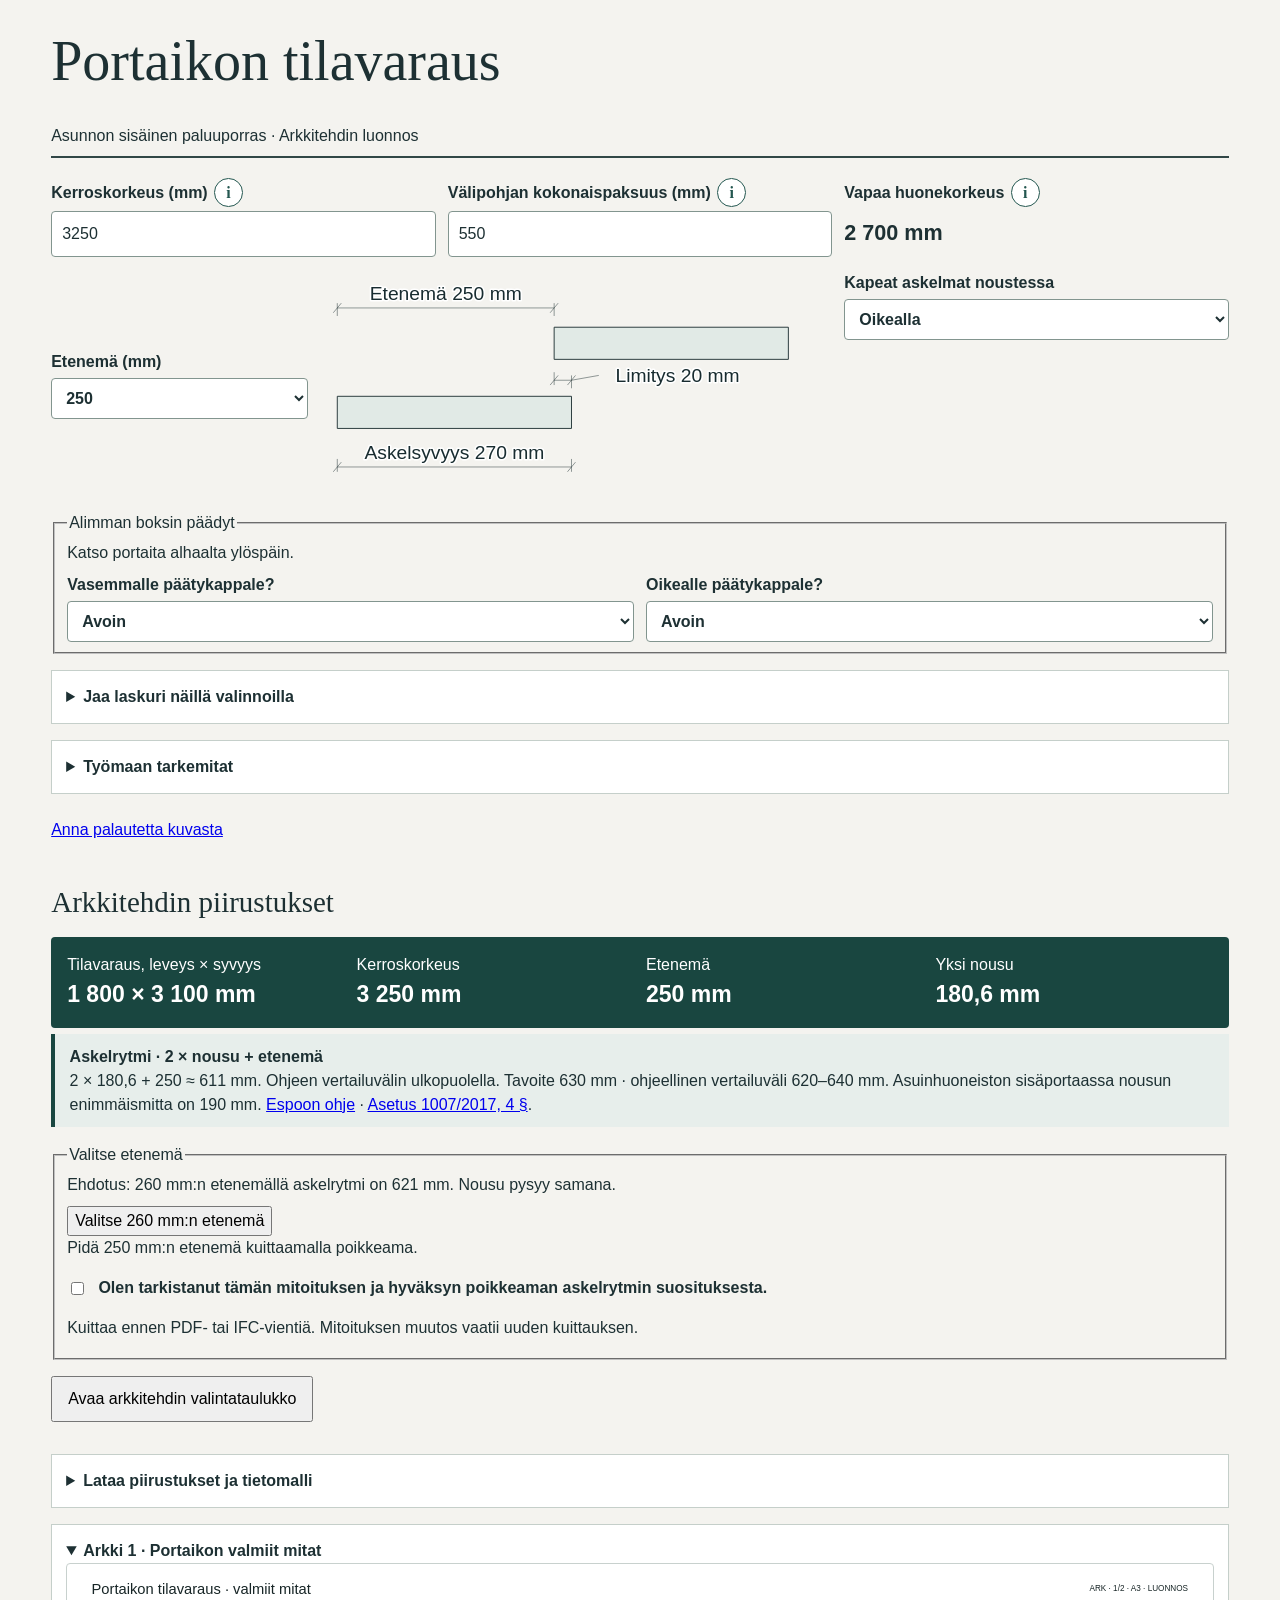
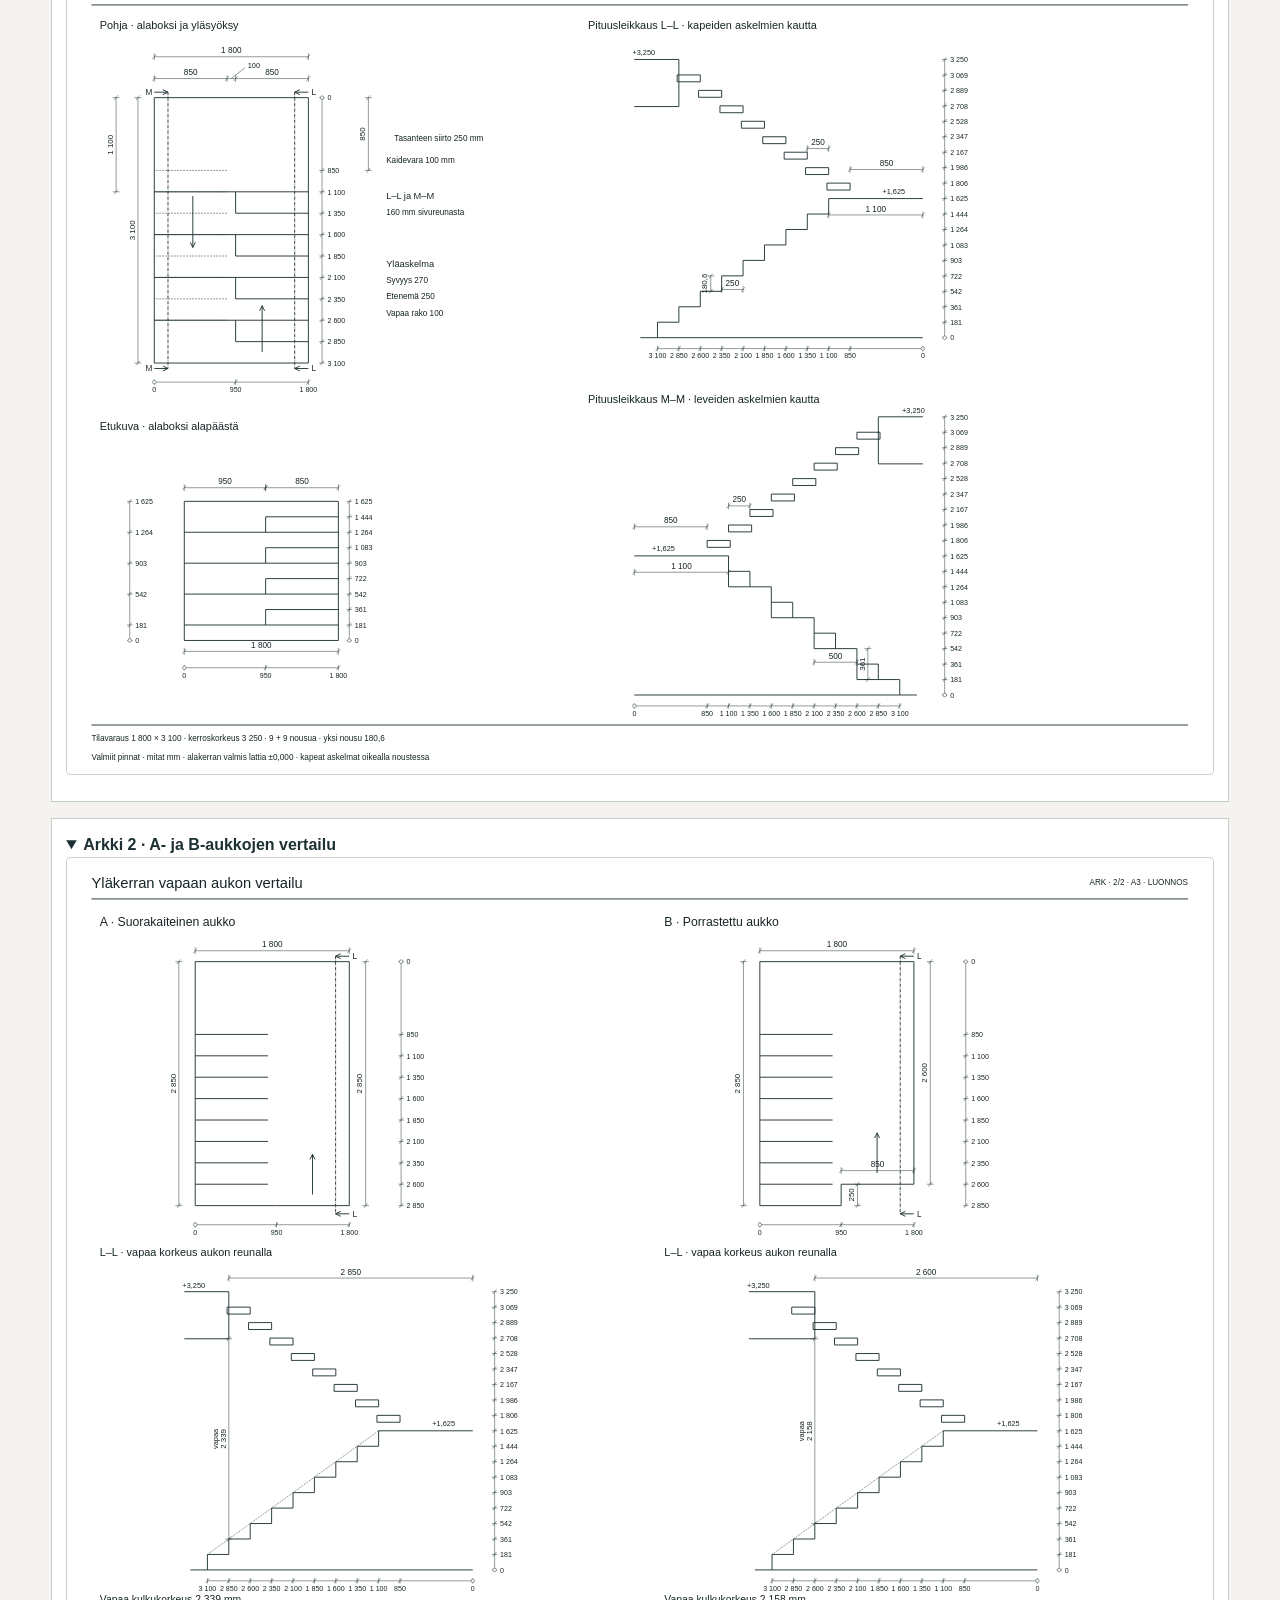
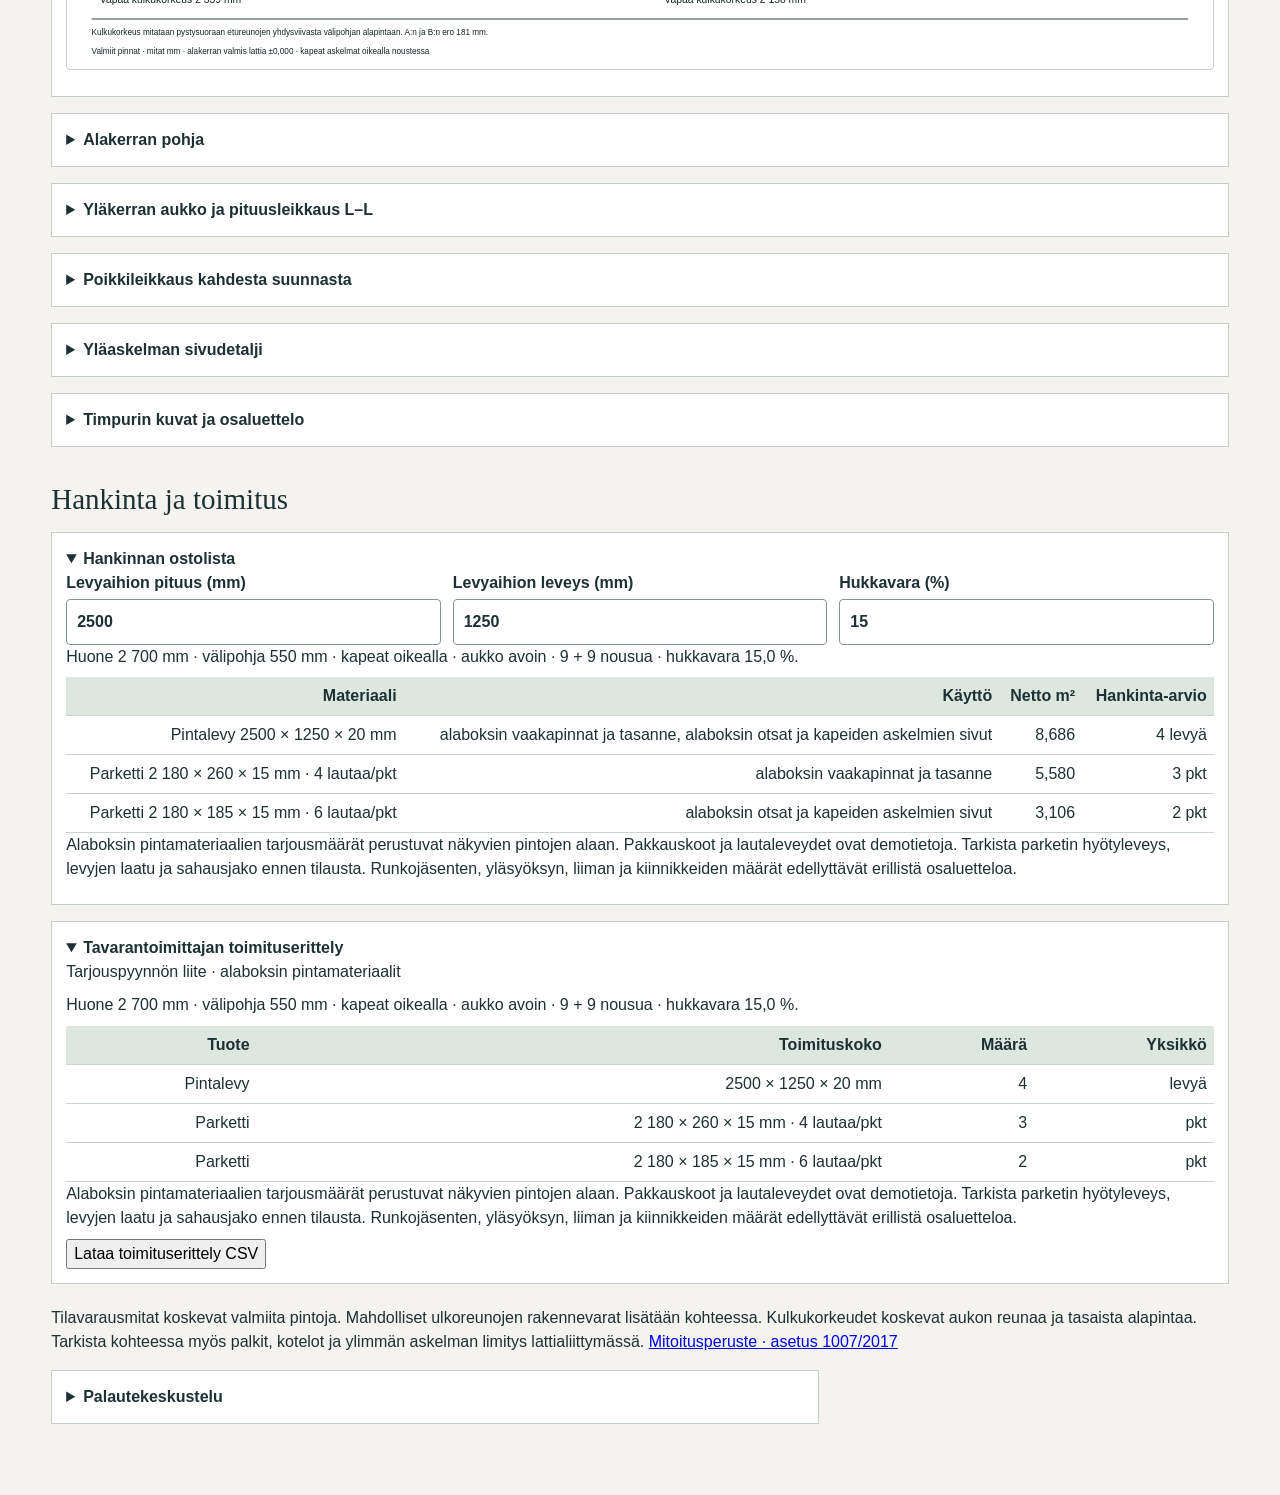
==== index.html @ e970f6bb "Offer the nearest going within the stride recommendation alongside deviation review" ====
<!doctype html>
<html lang="fi"><meta charset="utf-8"><meta name="viewport" content="width=device-width,initial-scale=1"><title>Portaikon tilavaraus | Arkkitehdin laskuri</title>
<style>
*{box-sizing:border-box}body{margin:0;color:#1d3033;background:#f4f3ef;font:16px/1.5 'Source Sans 3',Arial,sans-serif}main{max-width:1380px;margin:auto;padding:30px clamp(12px,4vw,60px) 55px}h1,h2,h3,p{margin:0 0 .55em}h1{font:500 clamp(32px,5vw,56px)/1.12 Georgia,serif}h2{font:500 29px Georgia,serif;margin-top:36px}h3{font-size:18px}header{border-bottom:2px solid #314746;margin-bottom:20px}form,.grid,.metrics{display:grid;gap:12px;grid-template-columns:repeat(3,minmax(0,1fr))}label{font-weight:bold}input,select{display:block;width:100%;padding:10px;margin-top:4px;font:inherit;background:white;color:inherit;border:1px solid #82958f;border-radius:4px}.metrics{margin:18px 0;background:#194640;color:white;border-radius:4px;padding:16px}.metrics b{display:block;font-size:23px}.grid{grid-template-columns:1fr 1fr}article,figure{min-width:0;margin:0;padding:15px;background:white;border:1px solid #c8d1ce;border-radius:4px}svg{display:block;width:100%;height:auto}svg text{font-family:Arial,sans-serif;fill:#182c30;text-anchor:middle;paint-order:stroke;stroke:white;stroke-width:2px;stroke-linejoin:round}table{width:100%;border-collapse:collapse;background:white;font-variant-numeric:tabular-nums}td,th{padding:7px;text-align:right;border-bottom:1px solid #cad4ce}thead{background:#dde7df}tr[aria-current=true]{background:#dbece3;font-weight:bold}.scroll{overflow:auto}button{font:inherit;cursor:pointer}button.pick{border:0;color:#174d40;background:transparent;text-decoration:underline}button:focus-visible,input:focus-visible,select:focus-visible{outline:3px solid #32836e}small{display:block}.err{color:#8a3020}footer{margin-top:22px} @media(max-width:780px){.grid{grid-template-columns:1fr}.metrics{grid-template-columns:1fr 1fr}.metrics b{font-size:19px}form{grid-template-columns:1fr 1fr}main{padding:18px 10px}article,figure{padding:8px}}@media print{body{background:white}main{padding:0}figure,article,tr{break-inside:avoid}.grid{grid-template-columns:1fr 1fr}}
details{padding:14px;background:#fff;border:1px solid #c5cfca;margin:16px 0}summary{cursor:pointer;font-weight:bold}.fields{display:grid;grid-template-columns:repeat(auto-fit,minmax(190px,1fr));gap:12px}.check{display:flex;gap:.7em;align-items:center;margin:1em 0}.check input{width:auto}article.selected{outline:3px solid #296151}#compare{grid-template-columns:repeat(2,minmax(305px,1fr));overflow-x:auto;padding:4px}article label{display:block;margin:10px 0}#choice{max-width:400px}[hidden]{display:none!important}.sectionpair{display:grid;grid-template-columns:repeat(2,minmax(0,1fr));gap:8px}.sectionpair article{padding:8px}.sectionpair svg text{stroke-width:1px}.sectionpair h3{font-size:17px}.locator{max-width:520px;margin-top:12px}@media(max-width:760px){.pairscroll{overflow-x:auto}.sectionpair{min-width:840px}}#runkoarkki{background:white;border:1px solid #839398;margin:12px 0}#sheetScroll{overflow:auto}#assemblySheet{min-width:850px}#assemblySheet.large{min-width:1650px}#assemblySheet svg svg{width:revert;height:revert}.sheettools{padding:6px 12px;text-align:right}.sheettools button{padding:5px 12px}
@media print{@page{size:A3 landscape;margin:0}body *{visibility:hidden}#runkoarkki,#runkoarkki *{visibility:visible}body:has(#runkoarkki) main{position:static}main>:not(#results),#results>:not(section:has(#runkoarkki)),section:has(>#runkoarkki)>:not(#runkoarkki),#runkoarkki .sheettools{display:none!important}#runkoarkki{position:absolute;left:0;top:0;width:420mm;border:0;margin:0}#assemblySheet,#assemblySheet.large{min-width:0}#sheetScroll{overflow:visible}}
#arkit nav{padding:12px 0}#arkit article{margin-bottom:12px;padding:0;overflow:auto}#arkit svg{min-width:1050px}#arkit svg text{stroke:none;fill:#172526;font-family:Arial,sans-serif}
@media print{body:has(#arkit) main>:not(#results),body:has(#arkit) #results>:not(#arkit),#arkit nav{display:none!important}body #results>#arkit{display:block!important}#arkit,#arkit *{visibility:visible}#arkit article{width:420mm;height:297mm;margin:0;border:0;overflow:hidden;break-after:page}#arkit article:last-child{break-after:auto}#arkit svg{min-width:0;width:420mm;height:297mm}}
/* Näytön ja tulosteen viivat ovat fyysisiä leveyksiä kaikissa SVG-näkymissä. */
:root{--reuna:0.25mm;--mitta:0.13mm;--runkoleikkaus:0.50mm}
svg [data-viiva]{vector-effect:non-scaling-stroke;stroke:#233537;stroke-linecap:butt;stroke-linejoin:miter}
svg [data-viiva="reuna"]{stroke-width:var(--reuna)}
svg [data-viiva="mitta"]{stroke-width:var(--mitta)}
svg [data-viiva="runkoleikkaus"]{stroke-width:var(--runkoleikkaus)}
#choiceDialog{max-width:min(96vw,1100px);max-height:85vh;padding:22px;border:1px solid #82958f;border-radius:6px}#choiceDialog h2{margin-top:0}#choiceDialog::backdrop{background:#17282a70}.dismiss{float:right}#openChoices{padding:9px 15px;margin:16px 0}@media print{#arkit details{display:block;margin:0;padding:0;border:0;break-after:page}#arkit summary{display:none}#arkit details::details-content{display:contents;content-visibility:visible}} .shareControls{display:flex;align-items:center;gap:1rem;flex-wrap:wrap;margin:1rem 0}.shareControls #shareQr svg{display:block;min-width:0;width:220px;max-width:100%;height:auto;shape-rendering:crispEdges}@media print{.shareControls{display:none}}.measureTitle{display:flex;align-items:center;gap:.4rem}.helpDot{display:inline-grid;place-items:center;border-radius:50%;padding:0;min-width:1.8rem;height:1.8rem;border:1px solid currentColor;background:white;color:#245750;font:bold 1rem Georgia,serif}.measureTitle+p{font-size:.91rem;margin:.4rem 0}#clearRoom{display:block;font-size:1.35rem;font-weight:bold;padding:.45em 0}.panelPair{display:grid;grid-template-columns:3fr 2fr;align-items:center;gap:1rem}.panelPair>*{min-width:0}.panelPair svg{width:100%;height:auto}@media(max-width:440px){.panelPair{grid-template-columns:1fr}}@media print{#shareMenu,#feedback{display:none}}#feedback{max-width:48rem}#feedback textarea{font:inherit;width:100%;box-sizing:border-box;padding:.7rem}#feedbackForm{display:grid;grid-template-columns:1fr;gap:.7rem}#feedbackForm button{justify-self:start;padding:.65rem 1rem}#feedbackHistory p{margin:.6rem 0 .6rem auto;max-width:85%;padding:.6rem .9rem;background:#e4eee9;border-radius:.8rem;white-space:pre-wrap;overflow-wrap:anywhere}.feedbackJump{display:inline-block;margin:.5rem 0}@media print{.feedbackJump{display:none}}#mobileOpenings{display:none}
@media screen and (max-width:780px){
 #mobileOpenings{display:block}#sheet2{display:none}
 #openingButtons{display:grid;grid-template-columns:1fr 1fr;gap:6px;margin-bottom:8px}
 #openingButtons button{padding:8px;border:1px solid #65837a;background:white;border-radius:4px;font-size:15px}
 #openingButtons button[aria-pressed=true]{background:#194640;color:white}
 #openingButtons strong{display:block;margin-top:4px}
 #compare{grid-template-columns:1fr}#compare[data-active=A]>article:nth-child(2),#compare[data-active=B]>article:first-child{display:none}
 #openingView svg{width:100%;height:auto}#openingView p{font-size:16px}#openingView{overflow:auto}#openingView.zoom article{min-width:720px}
}
@media screen and (min-width:781px){.metrics{grid-template-columns:repeat(4,1fr)}}
#stride{border-left:4px solid #194640;padding:.65rem .9rem;background:#e7eeeb;margin:0 0 1rem}#metrics{margin-bottom:.4rem}#goingDiagram svg{width:100%;min-width:0;height:auto;display:block} .goingField{grid-column:span 2;display:grid;grid-template-columns:minmax(100px,1fr) minmax(180px,2fr);gap:10px;align-items:center}#openingButtons span{display:block;font-size:.92em;font-weight:normal;margin-top:.4em}#openingButtons b{display:block}#downloads button{margin:.3rem;padding:.55rem} @media(max-width:600px){.goingField{grid-column:1/-1;grid-template-columns:1fr}.goingField svg{max-width:390px}} </style><link rel="stylesheet" href="print-arkit.css" media="print"><main><header><h1>Portaikon tilavaraus</h1><p>Asunnon sisäinen paluuporras · Arkkitehdin luonnos</p></header>
<form id="inputs" onsubmit="return false"><div><div class="measureTitle"><label for="storey">Kerroskorkeus (mm)</label><button class="helpDot" type="button" aria-label="Kerroskorkeuden mittauspinnat" aria-expanded="false" aria-controls="infoStorey">i</button></div><p hidden id="infoStorey">Mittaa alakerran valmiin lattian yläpinnasta yläkerran valmiin lattian yläpintaan.</p><input required type="number" min="1" step="1" id="storey" value="3250"></div>
<div><div class="measureTitle"><label for="floor">Välipohjan kokonaispaksuus (mm)</label><button class="helpDot" type="button" aria-label="Välipohjan mittauspinnat" aria-expanded="false" aria-controls="infoFloor">i</button></div><p hidden id="infoFloor">Mittaa alakerran valmiista kattopinnasta yläkerran valmiin lattian yläpintaan. Mukaan kuuluvat myös katon ja lattian pintakerrokset.</p><input required type="number" min="1" max="3000" step="1" id="floor" value="550"></div>
<div><div class="measureTitle"><label for="clearRoom">Vapaa huonekorkeus</label><button class="helpDot" type="button" aria-label="Vapaan huonekorkeuden mittauspinnat" aria-expanded="false" aria-controls="infoRoom">i</button></div><p hidden id="infoRoom">Alakerran valmiin lattian yläpinnasta valmiin katon alapintaan. Laskuri vähentää kerroskorkeudesta välipohjan kokonaispaksuuden.</p><output id="clearRoom" for="storey floor" aria-live="polite"></output></div><div class="goingField"><label>Etenemä (mm)<select id="going"><option>250</option><option>255</option><option>260</option><option>265</option><option>270</option></select></label><div id="goingDiagram"></div></div><label>Kapeat askelmat noustessa<select id="hand"><option value="left">Vasemmalla</option><option value="right" selected>Oikealla</option></select></label><fieldset style='grid-column:1/-1;min-width:0'><legend>Alimman boksin päädyt</legend><p>Katso portaita alhaalta ylöspäin.</p><div class='fields'><label>Vasemmalle päätykappale?<select id='end-left'><option value='open'>Avoin</option><option value='yes'>Kyllä</option><option value='no'>Ei</option></select></label><label>Oikealle päätykappale?<select id='end-right'><option value='open'>Avoin</option><option value='yes'>Kyllä</option><option value='no'>Ei</option></select></label></div></fieldset></form><details id="shareMenu"><summary>Jaa laskuri näillä valinnoilla</summary><div class="shareControls"><div id="shareQr"></div><div><p>Skannaa puhelimen kameralla tai kopioi linkki.</p><button type="button" id="copyShare">Kopioi linkki näillä valinnoilla</button> <span id="shareStatus" role="status"></span></div></div><label id="manualShare" hidden>Jaettava linkki<input id="shareUrl" readonly type="url"></label></details><details id="sitebox"><summary>Työmaan tarkemitat</summary><p>Mittaa korkeudet samasta alakerran valmiin lattian lähtötasosta ±0,000. Keskeneräisessä kohteessa siirrä suunnitellut valmiit pinnat korkomerkein. Mittaa tila useasta kohdasta ja syötä pienin vapaa leveys ja syvyys.</p><div class="fields">
<label>Valmiista lattiasta valmiiseen lattiaan (mm)<input id="siteH" type="number" step="1" min="1"></label>
<label>Alalattiasta valmiiseen kattoon (mm)<input id="siteRoom" type="number" step="1" min="1"></label>
<label>Vapaa leveys sivupintojen välissä (mm)<input id="siteW" type="number" step="1" min="1"></label>
<label>Vapaa syvyys takaseinästä alapään tilarajaan (mm)<input id="siteD" type="number" step="1" min="1"></label></div>
<label class="check"><input type="checkbox" id="measured"> Käytä työmaan korkoja kaikissa piirustuksissa ja runkotaulukossa</label><p id="siteReport" role="status"></p></details>
<p id="error" class="err" role="status"></p><div id="results"><a class="feedbackJump" href="#feedback">Anna palautetta kuvasta</a><h2>Arkkitehdin piirustukset</h2><div class="metrics" id="metrics" aria-live="polite"></div><p id="stride" aria-live="polite"></p><fieldset id="strideReview" hidden><legend>Valitse etenemä</legend><p id="goingAdvice"></p><button type="button" id="applyGoing" hidden></button><p id="keepGoing"></p><label class="check"><input id="strideAck" type="checkbox">Olen tarkistanut tämän mitoituksen ja hyväksyn poikkeaman askelrytmin suosituksesta.</label><p>Kuittaa ennen PDF- tai IFC-vientiä. Mitoituksen muutos vaatii uuden kuittauksen.</p></fieldset>
<button type="button" id="openChoices" aria-haspopup="dialog">Avaa arkkitehdin valintataulukko</button><dialog id="choiceDialog" aria-labelledby="choiceHeading"><button type="button" class="dismiss" autofocus>Sulje</button><h2 id="choiceHeading">Arkkitehdin valintataulukko</h2><p>Kaikki mitat millimetreinä. Valitse kerroskorkeus riviltä päivittääksesi piirustukset. Aukkopituudet mitataan valmiista takaseinästä.</p><div class="scroll"><table><thead><tr><th>Kerroskorkeus</th><th>Vapaa huonekorkeus</th><th>Nousut</th><th>Tila L × S</th><th>Yläsyöksyn aukko A/B</th><th>Alaboksin aukko A</th><th>Alaboksin aukko B</th><th>Vapaa korkeus A</th><th>Vapaa korkeus B</th></tr></thead><tbody id="rows"></tbody></table></div></dialog><details id="downloads"><summary>Lataa piirustukset ja tietomalli</summary><button type="button" id="printSheets">Tallenna A3-piirustukset PDF-tiedostoksi</button><button type="button" id="exportIfc">Lataa portaan tilavarausmalli (IFC4)</button><p>Valitse tulostusikkunassa Tallenna PDF-tiedostona. IFC sisältää portaan valmiin ulkomuodon millimetreinä.</p></details><section id="mobileOpenings" aria-label="Aukkojen vertailu"><h2>Valitse aukko</h2><div id="openingButtons"><button type="button" data-opening="A">A · Suorakaiteinen aukko<strong></strong></button><button type="button" data-opening="B">B · Porrastettu aukko<strong></strong></button></div><p id="openingFacts"></p><button type="button" id="openingZoom" aria-pressed="false">Suurenna mittakuva</button><div id="openingView"></div></section><section id="arkit"><details open id="sheet1"><summary>Arkki 1 · Portaikon valmiit mitat</summary><article id="ark1"></article></details><details open id="sheet2"><summary>Arkki 2 · A- ja B-aukkojen vertailu</summary><article id="ark2"></article></details></section><details id="alakerta"><summary>Alakerran pohja</summary><div class="grid"><figure id="lower"></figure><article id="dims"></article></div>
</details><details id="pituudet"><summary>Yläkerran aukko ja pituusleikkaus L–L</summary><p>A ja B on kohdistettu samaan valmiiseen takaseinään. Nuoli portaassa osoittaa noususuunnan.</p><label>Aukkovaihtoehto<select id="choice"><option value="">Vertaa A:ta ja B:tä</option><option value="A">A · Suorakaiteinen aukko</option><option value="B">B · Porrastettu aukko</option></select></label><p id="chosen" aria-live="polite"></p><div class="grid" id="compare"></div>
</details><details id="poikki"><summary>Poikkileikkaus kahdesta suunnasta</summary><p>C–C ja D–D ovat samassa kohdassa. Vastakkaiset katsesuunnat osoittavat, kummalla puolella kapea askelma ja yläsyöksy sijaitsevat.</p><div class="grid" id="cross"></div>
</details><details id="ylaaskelman-leikkaus"><summary>Yläaskelman sivudetalji</summary><div class="grid"><figure id="detail"></figure><article id="levels"></article></div></details>

<details id="carpenter"><summary>Timpurin kuvat ja osaluettelo</summary><article id="end-preview"><h3>Alimman boksin päätykappaleet</h3><div class="panelPair"><div id="end-front"></div><section><h4>Osaluettelo · päätykappaleet</h4><div id="end-list" aria-live="polite"></div></section></div></article><section><h2>Alaboksin runkopinnat</h2><p>Rungon yläpinnan korko saadaan vähentämällä valmiista askelpinnasta parketti ja pintalevy. Otsapinnassa vähennys tehdään vaakasuunnassa kohti takaseinää. Molemmille pinnoille voi valita eri kerrokset.</p>
<div class="grid"><article><h3>Askelpinta</h3><label>Alaboksin pintalevy (mm)<select id="topBoard"><option>15</option><option>18</option><option selected>20</option></select></label><label>Parketin koko paksuus (mm)<input id="topWood" type="number" min="1" step="1" value="15"></label></article><article><h3>Otsapinta</h3><label>Alaboksin pintalevy (mm)<select id="frontBoard"><option>15</option><option>18</option><option selected>20</option></select></label><label>Parketin koko paksuus (mm)<input id="frontWood" type="number" min="1" step="1" value="15"></label></article></div><p>Pintalevyn lähtöoletus on 20 mm. Varmista parketin koko paksuus kohteen laudasta.</p>
<p>Tuote-esimerkkejä ovat Timberwise Lehtikuusi 14 mm sekä Kährs Tammi Olof 15 mm. Pintasäle sisältyy kokonaispaksuuteen. <a href="https://timberwise.fi/tuote/lehtikuusi/">Timberwisen tuotetiedot</a> · <a href="https://www.kahrs.com/api/Tds/Pdf?e=4754&amp;l=fi-FI&amp;n=151N7BEKFWKW240&amp;room=">Kährsin tuotekortti</a></p>
<p id="frameNote"></p><details open><summary>Timpurin runkoarkki</summary><section id="runkoarkki"><div id="narrowSection" hidden></div><div class="sheettools"><button type="button" id="sheetZoom" aria-pressed="false">Suurenna piirustus</button></div><div id="sheetScroll"><div id="assemblySheet"></div></div></section></details><details><summary>Rungon erilliset mittakuvat</summary><div class="pairscroll" id="runkopari"><div class="sectionpair"><article id="runko"><h3>Rungon pituusleikkaus M–M</h3><div id="frameDrawing"></div><p>Vaakamitat valmiista takaseinästä. Korkeudet alakerran valmiista lattiasta. Mitat millimetreinä.</p></article><article id="runkopoikki"><h3>Rungon mittakuva edestä</h3><div id="crossFrame"></div><p>Katse alapäästä takaseinään. Kaikki näkyvät rungon reunat 0,25 mm. Korkeudet valmiista lattiasta.</p><p id="crossBasis"></p></article></div></div></details></section></details><section id="materials"><h2>Hankinta ja toimitus</h2><details open><summary>Hankinnan ostolista</summary><div id="buy"></div></details><details open><summary>Tavarantoimittajan toimituserittely</summary><div id="supply"></div><button type="button" id="exportSupply">Lataa toimituserittely CSV</button></details></section><footer>Tilavarausmitat koskevat valmiita pintoja. Mahdolliset ulkoreunojen rakennevarat lisätään kohteessa. Kulkukorkeudet koskevat aukon reunaa ja tasaista alapintaa. Tarkista kohteessa myös palkit, kotelot ja ylimmän askelman limitys lattialiittymässä. <a href="https://www.finlex.fi/fi/lainsaadanto/2017/1007">Mitoitusperuste · asetus 1007/2017</a></footer></div><details id="feedback"><summary>Palautekeskustelu</summary>
<p>Missä kuvassa huomasit virheen tai mitä muuttaisit? Viestisi menee laskurin kehittäjälle.</p>
<div id="feedbackHistory" aria-label="Tämän käynnin viestit"></div>
<form id="feedbackForm" method="post" action="https://docs.google.com/forms/d/e/1FAIpQLSfdCbaVCbprC9l2OoBw_eStLkESyYojKCtVgdwmDmy-QO8Ihw/formResponse?embedded=true" target="feedbackReceipt">
<label>Kuva tai työvaihe<select id="feedbackTopic"><option>Yleinen palaute</option><option>Arkkitehdin arkki 1</option><option>A- ja B-aukkojen vertailu</option><option>Timpurin runkoarkki</option><option>Osaluettelo</option><option>Hankinta ja toimitus</option></select></label>
<label>Viestisi<textarea id="feedbackMessage" required maxlength="3500" rows="3" placeholder="Kerro omin sanoin"></textarea></label>
<input type="hidden" name="entry.497987231" id="feedbackPayload"><a id="feedbackAttachment" href="https://docs.google.com/forms/d/e/1FAIpQLSd4msn92tCHcH9Jy_EyBPh6xHZ8fvRgyrN36X5B2xtVgenZsw/viewform" target="_blank" rel="noopener">Lisää kuvakaappaus tai tiedosto</a><small>Rajaa kuvakaappaus piirustukseen. Peitä asiakkaan nimi ja kohteen osoite ennen lähettämistä.</small><small>Liite avataan Google-lomakkeella. Kirjaudu Googleen, valitse tiedosto ja lähetä viesti siellä. Pelkän tekstin voit lähettää tästä ilman kirjautumista.</small><button type="submit">Lähetä tekstipalaute</button></form>
<div id="feedbackAck" hidden><p>Vastaanottajan kuittaus</p><iframe name="feedbackReceipt" title="Google Formsin vastaus lähetykseen" style="width:100%;height:12rem;border:0"></iframe></div>
<a href="https://docs.google.com/forms/d/e/1FAIpQLSfdCbaVCbprC9l2OoBw_eStLkESyYojKCtVgdwmDmy-QO8Ihw/viewform" target="_blank" rel="noopener">Avaa palautelomake erikseen</a></details></main>
<script src="porras-ifc.js?v=millimetri"></script><script src="qrcode.js"></script><script src="arkkitehti.js?v=millimetri"></script><script src="materials.js?v=millimetri"></script><script>
'use strict';
const el=id=>document.getElementById(id);
const num=(v,p=0)=>v.toLocaleString('fi-FI',{minimumFractionDigits:p,maximumFractionDigits:p});
const level=z=>z===0?'±0,000':'+'+(z/1000).toFixed(3).replace('.',',');
function model(room,floor,going){
 const H=room+floor;let n=Math.ceil(H/380);if(n%2===0)n++;n=Math.max(3,n);
 const rise=H/(2*n),run=(n-1)*going,A=850+run,B=A-going,depth=A+going;
 const overlap=20, treadDepth=going+overlap;
 return {room,floor,H,n,rise,going,overlap,treadDepth,landing:850+going,run,A,B,depth,box:rise-100,head:e=>room-(1+(depth-e)/going)*rise};
}
const stroke={edge:'0.50mm',view:'0.25mm',dim:'0.13mm',ext:'0.13mm',hidden:'0.25mm',cut:'0.25mm'};
function sheet(w,h,desc){
 const nodes=[];function line(x,y,X,Y,k='view'){nodes.push('<line x1="'+x+'" y1="'+y+'" x2="'+X+'" y2="'+Y+'" stroke="#233537" vector-effect="non-scaling-stroke" stroke-width="'+stroke[k]+'" '+(k==='hidden'?'stroke-dasharray="5 4"':k==='cut'?'stroke-dasharray="10 3 2 3"':'')+'/>')}
 function text(x,y,s,size=13,rot=0){nodes.push('<text transform="translate('+x+' '+y+') rotate('+rot+')" font-size="'+size+'">'+s+'</text>')}
 function rect(x,y,w,h,k='edge',fill='none'){nodes.push('<rect x="'+x+'" y="'+y+'" width="'+w+'" height="'+h+'" fill="'+fill+'" stroke="#233537" vector-effect="non-scaling-stroke" stroke-width="'+stroke[k]+'"/>')}
 function arrow(x,y,X,Y){line(x,y,X,Y);const a=Math.atan2(Y-y,X-x);for(const q of [-.45,.45])line(X,Y,X-8*Math.cos(a+q),Y-8*Math.sin(a+q))}
 function dim(x,y,X,Y,s){line(x,y,X,Y,'dim');for(const [p,q] of [[x,y],[X,Y]])line(p-2.5,q+3,p+2.5,q-3,'dim');x===X?text(x-5,(y+Y)/2,s,12,-90):text((x+X)/2,y-5,s,12)}
 function hd(x,X,y,b,B,s){for(const [p,q] of [[x,b],[X,B]])line(p,y+Math.sign(q-y)*5,p,y-Math.sign(q-y)*3,'ext');dim(x,y,X,y,s)}
 function vd(x,y,Y,b,B,s){for(const [p,q] of [[y,b],[Y,B]])line(x+Math.sign(q-x)*5,p,x-Math.sign(q-x)*3,p,'ext');dim(x,y,x,Y,s)}
 function origin(x,y){nodes.push('<circle cx="'+x+'" cy="'+y+'" r="3" fill="white" stroke="#233537"/>')}
 return {line,text,rect,arrow,dim,hd,vd,origin,end:()=>'<svg xmlns="http://www.w3.org/2000/svg" viewBox="0 0 '+w+' '+h+'" role="img" aria-label="'+desc+'">'+nodes.join('')+'</svg>'}
}
function runningDimensions(g,values,position,axis,vertical){
 const pt=v=>vertical?[axis,position(v)]:[position(v),axis];
 g.line(...pt(0),...pt(values.at(-1)),'dim');
 for(const v of values){
  const [x,y]=pt(v);
  if(vertical)g.line(x-3,y,x+3,y,'ext');else g.line(x,y-3,x,y+3,'ext');
  if(v===0)g.origin(x,y);else g.line(x-2,y+3,x+2,y-3,'dim');
  const label=num(v);
  if(vertical)g.text(x+24,y+3,label,10);
  else g.text(x+2,y+17,label,10,-60);
 }
}
function plan(m,right,type){
 const g=sheet(510,493,'Pohjakuva '+type),lower=type==='ala'||type==='runkopohja',e=type==='B'?m.B:m.A;
 const s=Math.min(.119,340/m.depth),x=(510-1800*s)/2,y=50,X=v=>x+(right?1800-v:v)*s,Y=v=>y+v*s;
 const ln=(p,q,P,Q,k)=>g.line(X(p),Y(q),X(P),Y(Q),k);
 const dh=(p,P,q,b,B,v)=>g.hd(X(p),X(P),q,Y(b),Y(B),v);
 function sides(p,q,side,label){let xx=X(side);g.vd(xx+(xx<255?-24:30),Y(p),Y(q),xx,xx,label)}
 dh(0,1800,31,0,0,'1 800');g.text(255,15,'Valmis takaseinä');
 if(lower){
 ln(0,0,1800,0,'edge');ln(0,0,0,m.depth,'edge');ln(1800,0,1800,m.depth,'edge');ln(0,m.landing,850,m.landing,'edge');
 for(let i=0;i<(m.n-1)/2;i++){let b=m.depth-i*(2*m.going);ln(0,b,1800,b,'edge');ln(0,b-m.going,850,b-m.going,'edge');ln(850,b-m.going,850,b-2*m.going,'edge')}
 for(const p of endPanels().filter(p=>p.state==="yes")){const px=p.side==="left"?x:x+1800*s;g.text(px+(p.side==="left"?16:-16),Y(m.depth)-9,p.code,11)}
 for(let i=0;i<m.n-1;i++)ln(950,850+i*m.going,1800,850+i*m.going,'hidden');
 sides(0,m.depth,0,num(m.depth));sides(0,850,1800,'850');g.dim(X(270),Y(0),X(270),Y(m.landing),num(m.landing));
 sides(m.A,m.depth,1800,num(m.going));g.arrow(X(560),Y(m.depth-450),X(560),Y(1400));g.arrow(X(1430),Y(1300),X(1430),Y(m.A-300));
 let q=m.depth-350;ln(-130,q,1930,q,'cut');for(let p of [-130,1930]){g.arrow(X(p),Y(q)+19,X(p),Y(q));g.text(X(p),Y(q)+32,'C');if(type!=='runkopohja'){g.arrow(X(p),Y(q)-19,X(p),Y(q));g.text(X(p),Y(q)-23,'D')}}
 for(let [p,P,v] of [[0,850,'850'],[850,950,'100'],[950,1800,'850']])dh(p,P,Y(m.depth)+40,m.depth,m.depth,v);
 }else{
 let pts=[[0,0],[1800,0],[1800,m.A],[850,m.A],[850,e],[0,e],[0,0]];for(let i=1;i<pts.length;i++)ln(...pts[i-1],...pts[i],'edge');
 for(const p of endPanels().filter(p=>p.state==="yes")){const px=p.side==="left"?x:x+1800*s;g.text(px+(p.side==="left"?16:-16),Y(m.depth)-9,p.code,11)}
 for(let i=0;i<m.n-1;i++)ln(950,850+i*m.going,1800,850+i*m.going);
 g.arrow(X(1400),Y(1250),X(1400),Y(m.A-320));sides(0,e,0,num(e));sides(0,m.A,1800,num(m.A));
 if(type==='B'){ln(0,m.A,850,m.A,'hidden');g.dim(X(450),Y(e),X(450),Y(m.A),num(m.going));dh(0,850,Y(m.A)+35,e,m.A,'850');dh(850,1800,Y(m.A)+35,m.A,m.A,'950')}
 }
 const stations=architectStations(m);
 runningDimensions(g,lower?stations.lower:stations.upper,Y,425,true);
 runningDimensions(g,[0,right?950:850,1800],v=>Math.min(X(0),X(1800))+v*s,Y(lower?m.depth:m.A)+58,false);
 let lx=X(160),ly=Y(lower?m.depth:e);g.line(lx,y-3,lx,ly,'cut');for(let yy of [y+5,ly-5]){g.arrow(lx+(right?14:-14),yy,lx,yy);g.text(lx+(right?22:-22),yy+4,'L',11)}
 return g.end()
}
function longitudinal(m,right,type){
 const g=sheet(580,478,'Pituusleikkaus L–L '+type),e=m[type],s=Math.min(.107,335/m.H,360/m.depth),y=400;
 const X=v=>right?495-v*s:70+v*s,Y=z=>y-z*s;
 const ln=(p,z,P,Z,k)=>g.line(X(p),Y(z),X(P),Y(Z),k);
 function block(p,z,w,h,k,fill){g.rect(Math.min(X(p),X(p+w)),Y(z),w*s,h*s,k,fill)}
 ln(0,0,m.depth+350,0,'edge');ln(0,0,0,m.H,'edge');ln(0,m.H/2,m.landing,m.H/2,'edge');
 for(let i=1;i<m.n;i++){let p=m.depth-(i-1)*m.going;ln(p,(i-1)*m.rise,p,i*m.rise,'edge');ln(p,i*m.rise,p-m.going,i*m.rise,'edge');block(850+(i-1)*m.going,(m.n+i)*m.rise,m.treadDepth,m.box,'view','white')}
 ln(m.landing,(m.n-1)*m.rise,m.landing,m.H/2,'edge');
 block(e,m.H,m.depth+350-e,m.floor,'edge','#edf0ed');ln(m.landing,m.H/2,m.depth,m.rise,'hidden');
 const h=m.head(e),z=m.room-h,px=X(e);
 g.arrow(px,Y((m.room+z)/2),px,Y(m.room));g.arrow(px,Y((m.room+z)/2),px,Y(z));
 g.text(px+(right?-13:14),Y((m.room+z)/2),num(h)+' vapaa',13,-90);
 g.hd(X(0),X(e),Y(m.H)-20,Y(m.H),Y(m.H),num(e)+' aukko');
 g.hd(X(0),X(m.depth),y+49,y,y,num(m.depth));
 g.hd(X(0),X(850),Y(m.H/2)-34,Y(m.H/2),Y(m.H/2+m.rise),'850');
 g.hd(X(0),X(m.landing),Y(m.H/2)+25,Y(m.H/2),Y(m.H/2),num(m.landing));
 g.text(X(490),Y(m.H/2)-5,level(m.H/2));g.text(X(m.depth+80),Y(m.room)+15,level(m.room));
 g.text(X(m.depth+80),Y(m.H)-5,level(m.H));g.text(X(330),y-6,'±0,000');
 g.text(X(e)+(right?-33:33),Y(z)+15,level(z),12);
 let ex=X(m.depth+350),out=right?-1:1;g.vd(ex+out*18,Y(m.H),Y(m.room),ex,ex,num(m.floor));g.vd(ex+out*18,Y(m.room),y,ex,ex,num(m.room));
 // Etureunat neljännellä ja viidennellä nousulla, kulkulinjan suuntaan.
 const i=Math.min(4,m.n-2),nose=m.depth-(i-1)*m.going,next=nose-m.going,z1=i*m.rise,z2=z1+m.rise;
 g.hd(X(nose),X(next),Y(z1)+38,Y(z1),Y(z2),num(m.going));
 g.vd(X(next-365),Y(z2),Y(z1),X(next),X(nose),num(m.rise,1));
 const ux=850,uz=(m.n+1)*m.rise;
 g.hd(X(ux),X(ux+m.going),Y(uz)-30,Y(uz),Y(uz+m.rise),num(m.going));
 g.vd(X(ux-210),Y(uz+m.rise),Y(uz),X(ux+m.going),X(ux),num(m.rise,1));
 const stations=architectStations(m);runningDimensions(g,stations.levels,Y,right?535:18,true);runningDimensions(g,stations.lower,X,y+12,false);
 g.text(290,473,'Nousujako '+m.n+' + '+m.n+'   ·   vaakapituus '+(m.n-1)+' × '+m.going+' = '+num(m.run)+' mm',13);
 return g.end()
}
function transverse(m,right,reverse,type){
 const g=sheet(440,340,'Poikkileikkaus '+(reverse?'D–D':'C–C')+' '+type);
 const mirror=right!==reverse,s=Math.min(.09,235/m.H),X=v=>mirror?300-v*s:140+v*s,Y=z=>254-z*s;
 function rect(p,z,w,h,k,fill){g.rect(Math.min(X(p),X(p+w)),Y(z),w*s,h*s,k,fill)}
 // The transverse cut crosses the second lower tread and the last upper tread.
 rect(0,m.rise,1800,m.rise,'edge','white');rect(0,2*m.rise,850,m.rise,'edge','white');rect(950,m.H-m.rise,850,m.box,'edge','white');
 if(type==='B')rect(0,m.H,850,m.floor,'edge','#edf0ed');
 g.text(X(425),Y(2*m.rise)-6,'Kapea',12);g.text(X(1390),Y(m.rise)-5,'Leveä',12);g.text(X(1375),Y(m.H-m.rise)-6,'Yläaskelma',12);
 const topLine=Y(2*m.rise)-26;
 g.hd(X(0),X(850),topLine,topLine+6,topLine+6,'850');
 g.hd(X(850),X(1800),topLine,topLine+6,topLine+6,'950');
 g.hd(X(0),X(1800),282,275,275,'1 800');
 const fromLeft=mirror?950:850, start=Math.min(X(0),X(1800));
 g.line(start,306,start+1800*s,306,'dim');
 for(const v of [0,fromLeft,1800]){
  const px=start+v*s;g.line(px,301,px,310,'ext');
  if(v===0)g.origin(px,306);else g.line(px-3,309,px+3,303,'dim');
  g.text(px,324,num(v),12);
 }
 g.hd(X(850),X(950),Y(m.H-m.rise)-20,Y(m.H-m.rise),Y(m.H-m.rise),'100');g.text(220,339,'Kaidevara syöksyjen välissä 100 mm',12);
 return g.end()
}
function detail(m){
 const g=sheet(520,285,'Yläaskelman nousu, etenemä, syvyys ja vapaa väli'),s=.68,x=62,y=178,X=x+m.going*s,Y=y-m.rise*s;
 g.rect(x,y,m.treadDepth*s,m.box*s,'edge');g.rect(X,Y,m.treadDepth*s,m.box*s,'edge');
 g.hd(x,x+m.treadDepth*s,273,y+m.box*s,y+m.box*s,'Syvyys '+m.treadDepth);g.hd(x,X,38,y,Y,'Etenemä '+m.going+'');
 g.vd(441,Y,y,X+m.treadDepth*s,x+m.treadDepth*s,'Nousu '+num(m.rise,1));const p=X+m.overlap*s/2;
 g.arrow(p,y-33,p,y);g.arrow(p,y-33,p,y-100*s);g.line(p,y-33,p+22,y-33,'dim');g.text(p+84,y-29,'Vapaa väli 100');
 g.text(x+73,y+m.box*s/2+4,'Kotelo '+num(m.box));const end=x+m.treadDepth*s;g.line(X,234,end,234,'dim');for(const xx of [X,end]){g.line(xx,229,xx,239,'ext');g.line(xx-3,237,xx+3,231,'dim')}g.line(end,234,end+28,244,'dim');g.text(end+66,248,'Limitys '+m.overlap,13);return g.end()
}
const siteInputs=['siteH','siteRoom','siteW','siteD'];
function readField(id){const field=el(id);return field.value.trim()===''?NaN:field.valueAsNumber}
function layers(id){
 const board=Number(el(id+'Board').value),wood=readField(id+'Wood');
 return Number.isInteger(wood)&&wood>0?{board,wood,total:board+wood}:null;
}

function frameCrossSection(m,top,front){
 const width=1800, finishedNarrow=850;
 // Demo side detail: the exposed return has the same build-up as the riser.
 const narrow=finishedNarrow-front.total;
 const right=el('hand').value==='right';
 const edge=right?width-narrow:narrow;
 const low=m.rise-top.total, high=2*m.rise-top.total;
 if(narrow<=0||low<=0){
  el('crossFrame').textContent='Tarkista pintakerrosten paksuudet.';
  el('crossBasis').textContent='';return;
 }
 const landing=m.n*m.rise-top.total;
 const s=730/m.depth,x=v=>(1000-width*s)/2+v*s,base=62+m.H/2*s,y=v=>base-v*s;
 const g=sheet(1000,base+120,'Koko alaboksin runko edestä');
 const narrowStart=right?edge:0,narrowEnd=right?width:edge;
 const backLevel=i=>y(i*m.rise-top.total);
 g.line(x(0),base,x(0),y(landing),'view');
 g.line(x(width),base,x(width),y(landing),'view');
 g.line(x(0),base,x(width),base,'view');
 for(let i=1;i<=m.n;i++){
  const full=i%2===1 || i===m.n;
  g.line(x(full?0:narrowStart),backLevel(i),x(full?width:narrowEnd),backLevel(i),'view');
  if(!full)g.line(x(edge),backLevel(i-1),x(edge),backLevel(i),'view');
  if(i>2)g.text((x(narrowStart)+x(narrowEnd))/2,backLevel(i)+17,i===m.n?'Kääntötaso':String(i),13);
 }
 const label=v=>num(v);
 const span=(a,b,h)=>g.hd(x(a),x(b),h,h+5,h+5,label(b-a));
 // Each height ruler lists only the tops visible in its own strip.
 for(const left of [true,false]){
  const outward=left?-1:1,axis=x(left?0:width)+outward*62;
  const narrowSide=left!==right;
  g.line(axis,base,axis,y(landing),'dim');
  for(let i=0;i<=m.n;i++){
   if(i && !narrowSide && i%2===0 && i!==m.n)continue;
   const h=i?i*m.rise-top.total:0, py=y(h);
   g.line(axis-6,py,axis+6,py,'ext');
   if(i)g.line(axis-3,py+4,axis+3,py-4,'dim');else g.origin(axis,py);
   g.text(axis+outward*33,py+4,label(h),14);
  }
 }
 const fourth=backLevel(4),third=backLevel(3),offset=right?-18:18;
 span(narrowStart,narrowEnd,fourth-14);
 g.vd(x(edge)+offset,fourth,third,x(edge)+offset*.7,x(edge)+offset*.7,num(m.rise,1));
 span(narrowStart,narrowEnd,y(landing)-22);
 span(right?0:edge,right?edge:width,y(landing)-22);
 g.text((x(narrowStart)+x(narrowEnd))/2,y(high)+20,'2 · Kapea askelma',15);
 g.text((x(right?0:edge)+x(right?edge:width))/2,y(low)+20,'1',13);
 span(0,width,base+28);
 const ruler=base+72;
 g.line(x(0),ruler,x(width),ruler,'dim');
 for(const v of [0,edge,width]){
  const px=x(v);
  g.line(px,ruler-7,px,ruler+6,'ext');
  if(v===0)g.origin(px,ruler);else g.line(px-3,ruler+4,px+3,ruler-4,'dim');
  g.text(px,ruler+22,label(v),14);
 }
 el('crossFrame').innerHTML=g.end();
 el('crossBasis').textContent='Demon ulkoreunat vastaavat rungon ulkoreunoja. Kapean askelman valmis leveys on 850 mm. Sen vapaalle sivulle on oletettu sama levy ja parketti kuin otsapintaan ('+label(front.board)+' + '+label(front.wood)+' mm). Varmista sivupinnan rakenne ennen valmistusta.';
}
function drawAssemblySheet(m,top,front){
 const panel=el('assemblySheet'), width=1800,narrow=850-front.total, depth=m.depth-front.total;
 const right=el('hand').value==='right', sign=right?-1:1;
 const at=i=>depth-(i-1)*m.going, z=i=>i*m.rise-top.total;
 const lane=width-160;
 if(narrow<=0 || narrow>=lane || z(1)<=0){
  panel.textContent='Leikkaustasot eivät osu suunniteltuihin askelmiin. Tarkista pintakerrokset.';return;
 }
 const out=[],ink='#17282a';
 function line(x,y,X,Y,weight=.25,dash=''){
  out.push('<line x1="'+x+'" y1="'+y+'" x2="'+X+'" y2="'+Y+'" stroke="'+ink+'" stroke-width="'+weight+'" stroke-dasharray="'+(dash||'none')+'"/>');
 }
 function txt(x,y,t,size=3,anchor='middle'){
  out.push('<text x="'+x+'" y="'+y+'" style="text-anchor:'+anchor+';stroke:none" font-size="'+size+'">'+t+'</text>');
 }
 function arrow(x,y,X,Y){
  line(x,y,X,Y,.35);let a=Math.atan2(Y-y,X-x);
  for(const d of [-.46,.46])line(X,Y,X-2.5*Math.cos(a+d),Y-2.5*Math.sin(a+d),.35);
 }
 // All views use the same physical scale on the A3 sheet.
 const sectionWidth=Math.min(150,87000/(182+m.H/2*730/m.depth)), scale=730/m.depth*sectionWidth/1000;
 const X=v=>25+(right?width-v:v)*scale,Y=v=>53+v*scale;
 const edge=(a,b,c,d)=>line(X(a),Y(b),X(c),Y(d),.25);
 txt(10,13,'Alaboksin runko',6,'start');txt(409,12,'MITAT mm   ·   A3   ·   LUONNOS',3,'end');
 line(10,18,410,18,.35);
 out.push('<g data-view="plan">');
 txt(10,29,'Pohjakuva',4.4,'start');txt((X(0)+X(width))/2,51,'Valmis takaseinä');
 edge(0,0,width,0);edge(0,0,0,depth);edge(width,0,width,depth);
 for(let i=1;i<=m.n;i++){
  const full=i%2===1 || i===m.n;
  edge(0,at(i),full?width:narrow,at(i));
  if(!full)edge(narrow,at(i),narrow,at(i+1));
 }
 const format=v=>num(v);
 function tick(a,b){line(a-.65,b+.95,a+.65,b-.95,.18);}
 function horizontal(a,b,h,value){
  line(a,h,b,h,.13);
  for(const xx of [a,b]){line(xx,h-1.5,xx,h+1.5,.13);tick(xx,h);}
  txt((a+b)/2,h-1.4,format(value),3.1);
 }
 function vertical(xx,a,b,value){
  line(xx,a,xx,b,.13);
  for(const yy of [a,b]){line(xx-1.5,yy,xx+1.5,yy,.13);tick(xx,yy);}
  const cy=(a+b)/2;
  out.push('<text transform="translate('+(xx-1.3)+' '+cy+') rotate(-90)" font-size="3" style="stroke:none">'+format(value)+'</text>');
 }
 const outside=X(width), axis=outside+sign*6;
 horizontal(X(0),X(width),35,width);
 horizontal(X(0),X(narrow),42,narrow);
 horizontal(X(narrow),X(width),42,width-narrow);
 horizontal(X(width),X(lane),Y(0)+16,width-lane);
 line(axis,Y(0),axis,Y(depth),.13);
 for(const v of [0,...Array.from({length:m.n},(_,j)=>at(m.n-j))]){
  const yy=Y(v);line(axis-1.5,yy,axis+1.5,yy,.13);
  if(v===0)out.push('<circle cx="'+axis+'" cy="'+yy+'" r=".7" fill="white" stroke="'+ink+'" stroke-width=".15"/>');
  else tick(axis,yy);
  txt(axis+sign*2,yy+1,format(v),3.1,right?'end':'start');
 }
 vertical(outside+sign*20,Y(0),Y(depth),depth);
 vertical(X(0)-sign*5,Y(0),Y(at(m.n)),at(m.n));
 vertical(X(narrow*.80),Y(at(5)),Y(at(4)),m.going);
 vertical(X(narrow+(width-narrow)*.75),Y(at(5)),Y(at(3)),2*m.going);
 const lx=X(lane),lTop=Y(0)-3,lBottom=Y(depth)+3;
 line(lx,lTop,lx,lBottom,.25,'3 1 .5 1');
 for(const yy of [lTop,lBottom]){
  arrow(lx+sign*6,yy,lx,yy);txt(lx+sign*8,yy+1,'M',3.6);
 }
 const narrowCut=X(160);
 line(narrowCut,lTop,narrowCut,lBottom,.25,'3 1 .5 1');
 for(const yy of [lTop,lBottom]){
  arrow(narrowCut-sign*6,yy,narrowCut,yy);txt(narrowCut-sign*8,yy+1,'L',3.6);
 }
 horizontal(X(0),narrowCut,Y(0)+16,160);
 const eye=X(width/2);
 arrow(eye,Y(depth)+10,eye,Y(depth)+2);
 txt(eye+2,Y(depth)+8,'Edestä',3,'start');
 const mid=narrow*.55;
 arrow(X(mid),Y(at(2)),X(mid),Y(at(4)));txt(X(mid),Y(at(4))-2,'Nousu',2.8);
 txt(125,64,'Leikkausten katsesuunnat',3.6,'start');
 txt(125,73,'L–L   '+(right?'vasemmalle':'oikealle'),3.3,'start');
 txt(125,79,'Kapeiden askelmien kautta',3,'start');
 txt(125,91,'M–M   '+(right?'oikealle':'vasemmalle'),3.3,'start');
 txt(125,97,'Leveiden askelmien kautta',3,'start');
 function inset(id,x,y){
  const svg=el(id).querySelector('svg').cloneNode(true);
  const vb=svg.viewBox.baseVal, h=sectionWidth*vb.height/vb.width;
  for(const [k,v] of Object.entries({x,y,width:sectionWidth,height:h}))svg.setAttribute(k,v);
  svg.style.width=sectionWidth+'px';svg.style.height=h+'px';out.push(svg.outerHTML);return y+h;
 }
 out.push('</g><g data-view="front">');
 txt(222,29,'Rungon mittakuva edestä',4.4,'start');inset('crossFrame',218,37);
 out.push('</g><g data-view="ll">');
 txt(18,184,'Rungon pituusleikkaus L–L',4.4,'start');inset('narrowSection',10,187);
 out.push('</g><g data-view="mm">');
 txt(222,184,'Rungon pituusleikkaus M–M',4.4,'start');inset('frameDrawing',214,187);
 out.push('</g>');
 line(10,277,410,277,.25);
 txt(10,284,'Leikattu reuna 0,50 mm   ·   Näkyvä reuna 0,25 mm   ·   Mittaviiva 0,13 mm',3.2,'start');
 txt(10,291,'Vaakalevy '+num(top.board)+' + parketti '+num(top.wood)+' mm   ·   Otsalevy '+num(front.board)+' + parketti '+num(front.wood)+' mm   ·   Kapean sivun pintakerros oletettu otsan mukaiseksi.',3,'start');
 panel.innerHTML='<svg xmlns="http://www.w3.org/2000/svg" viewBox="0 0 420 297" role="img" aria-label="Alaboksin rungon pohja, pituusleikkaus ja etukuva samalla arkilla">'+out.join('')+'</svg>';
}
el('sheetZoom').addEventListener('click',()=>{
 const on=el('assemblySheet').classList.toggle('large');
 el('sheetZoom').setAttribute('aria-pressed',String(on));el('sheetZoom').textContent=on?'Sovita arkki':'Suurenna piirustus';
});

function updateWorkshop(m){
 const top=layers('top'),front=layers('front'),fmt=v=>Number.isFinite(v)?num(v):'—';

 updateMaterials(m,top,front);
 const checks=[['siteW',1800,'leveydessä'],['siteD',m.depth,'syvyydessä']].map(([id,nom,label])=>{
  const v=readField(id);if(!Number.isFinite(v))return '';if(!Number.isInteger(v)||v<=0)return 'Anna mitta '+label+' positiivisina kokonaisina millimetreinä.';const delta=v-nom;return (delta<0?'Tilaa puuttuu ':'Varausta jäljellä ')+fmt(Math.abs(delta))+' mm '+label+'.';
 }).filter(Boolean);
 el('siteReport').textContent=(el('measured').checked?'Työmaamitoista laskettu välipohja '+fmt(m.floor)+' mm. ':'Suunnittelumitat käytössä. ')+checks.join(' ');
 el('frameNote').textContent=(el('measured').checked?'Työmaan korkoihin sovitetut runkopinnat. ':'Suunnittelukorkoihin perustuvat alustavat runkopinnat. ')+(top?'Vaakapinnan vähennys '+fmt(top.total)+' mm. ':'Anna vaakapinnan paksuus kokonaisina millimetreinä. ')+(front?'Otsapinnan vähennys '+fmt(front.total)+' mm.':'Anna otsapinnan paksuus kokonaisina millimetreinä.');
 if(!top||!front){el('assemblySheet').textContent='Tarkista pintakerrokset.';el('crossFrame').textContent='Tarkista pintakerrokset.';el('crossBasis').textContent='';el('frameDrawing').textContent='Anna molempien pintojen levy- ja parkettipaksuudet.';return}
 el('narrowSection').innerHTML=longFrameSection(m,top,front,false);
 el('frameDrawing').innerHTML=longFrameSection(m,top,front,true);
 frameCrossSection(m,top,front);drawAssemblySheet(m,top,front);
}
function longFrameSection(m,top,front,wideSide){
 const fmt=v=>num(v);
 const scale=730/m.depth,base=62+m.H/2*scale,width=1000;
 const dir=(el('hand').value==='right')===wideSide?1:-1;
 const X=x=>(dir===1?105:width-105)+dir*x*scale,Y=z=>base-z*scale;
 const g=sheet(width,base+120,'Alaboksin rungon juokseva vaaka- ja korkeusmitoitus');
 const bottom=base+48,side=X(m.depth)+dir*35;
 const tick=(x,y)=>g.line(x-3,y+4,x+3,y-4,'dim');
 const val=v=>Number.isInteger(v)?num(v,0):fmt(v);
 const origin=(x,y)=>g.origin(x,y);
 const frameDepth=m.depth-front.total;
 const landingDepth=frameDepth-(m.n-1)*m.going;
 const frameHeight=m.n*m.rise-top.total;
 const topDim=Y(frameHeight)-21, depthDim=base+23, heightDim=X(0)-dir*50;
 g.hd(X(0),X(landingDepth),topDim,topDim+6,topDim+6,val(landingDepth));
 g.vd(heightDim,base,Y(frameHeight),heightDim+dir*6,heightDim+dir*6,val(frameHeight));
 g.hd(X(0),X(frameDepth),depthDim,depthDim-6,depthDim-6,val(frameDepth));
 g.line(X(0),base,X(m.depth),base);
 g.line(X(0),base,X(0),Y(m.H/2)-8);
 g.text(X(0)+dir*23,30,'Takaseinä',15);
 g.text(X(0)+dir*93,base-8,'Alakerran valmis lattia',14);
 g.line(X(0),bottom-7,X(0),bottom+6,'ext');
 g.line(X(0),bottom,X(m.depth-front.total),bottom,'dim');
 g.line(side,base,side,Y(m.n*m.rise-top.total),'dim');
 g.line(side-dir*7,base,side+dir*6,base,'ext');
 origin(X(0),bottom);origin(side,base);
 g.text(X(0),bottom+22,'0');g.text(side+dir*20,base+5,'0');
 for(let i=1;i<=m.n;i++){
  const x=m.depth-(i-1)*m.going-front.total,z=i*m.rise-top.total;
  const wide=i%2===1, stepDepth=wideSide&&wide?2*m.going:m.going;
  const px=X(x),py=Y(z),back=X(i===m.n?0:x-stepDepth);
  const previousHeight=i===1?0:z-(wideSide&&wide?2:1)*m.rise;
  const weight=!wideSide||wide?'edge':'view';
  g.line(px,Y(previousHeight),px,py,weight);
  g.line(px,py,back,py,weight);
  g.line(px,bottom-7,px,bottom+6,'ext');
  g.line(side-dir*7,py,side+dir*6,py,'ext');
  tick(px,bottom);tick(side,py);
  g.text(px,bottom+22,val(x),13);g.text(side+dir*34,py+4,val(z),13);
  g.text((px+back)/2,py+16,i===m.n?'Kääntötaso':String(i),13);
  if(!wideSide&&i===4){g.hd(back,px,py-13,py-8,py-8,val(m.going));g.vd(px+dir*18,py,Y(previousHeight),px+dir*13,px+dir*13,num(m.rise,1));}
  if(wideSide&&i===3){
   g.hd(back,px,py+30,py+23,py+23,val(2*m.going));
   g.vd(px+dir*18,py,Y(previousHeight),px+dir*13,px+dir*13,val(2*m.rise));
  }
 }
 return g.end();
}
function yhtenaistaViivat(){
 for(const node of document.querySelectorAll('#results svg line,#results svg rect,#results svg circle')){
  const w=parseFloat(node.getAttribute('stroke-width'));
  const timber=node.closest('#frameDrawing,#narrowSection,#crossFrame,#assemblySheet');
  const thin=node.tagName==='circle'||w<=.18;
  node.dataset.viiva=thin?'mitta':timber&&w===.50?'runkoleikkaus':'reuna';
 }
}
el('openingZoom').addEventListener('click',()=>{
 const large=el('openingView').classList.toggle('zoom');
 el('openingZoom').setAttribute('aria-pressed',String(large));
 el('openingZoom').textContent=large?'Pienennä mittakuva':'Suurenna mittakuva';
});
el('openingButtons').addEventListener('click',e=>{
 const b=e.target.closest('button[data-opening]');
 if(b){el('choice').value=b.dataset.opening;render();}
});
function goingDiagram(going){
 const overlap=20, scale=.54, x=12, next=x+going*scale, end=next+overlap*scale;
 const g=sheet(320,142,'Yläaskelmat sivulta. Etenemä '+going+' mm, askelsyvyys '+(going+overlap)+' mm, limitys 20 mm.');
 g.rect(x,78,end-x,20,'view','#e1eae6');
 g.rect(next,35,end-x,20,'view','#e1eae6');
 g.hd(x,next,23,78,35,'Etenemä '+going+' mm');
 g.hd(x,end,122,98,98,'Askelsyvyys '+(going+overlap)+' mm');
 g.hd(next,end,68,55,78,'');
 g.line(end,68,end+17,65,'dim');
 g.text(end+66,69,'Limitys 20 mm',12);
 return g.end();
}
el('printSheets').addEventListener('click',()=>{
 el('sheet1').open=true;el('sheet2').open=true;window.print();
});
el('exportIfc').addEventListener('click',()=>{
 const room=readField(el('measured').checked?'siteRoom':'storey');
 const storey=readField(el('measured').checked?'siteH':'storey');
 const floor=el('measured').checked?storey-room:readField('floor');
 const m=model(storey-floor,floor,Number(el('going').value));
 const data=stairIfc(m,el('hand').value==='right',el('choice').value,endPanels());
 const url=URL.createObjectURL(new Blob([data],{type:'application/octet-stream'}));
 const a=document.createElement('a');a.href=url;a.download='Portaikko-'+m.H+'-'+m.going+'.ifc';a.click();
 setTimeout(()=>URL.revokeObjectURL(url),60000);
});
function mobileOpenings(m){
 const active=el('choice').value||'A';
 el('compare').dataset.active=active;
 el('openingFacts').textContent='Etenemä '+m.going+' mm · nousu '+num(m.rise,1)+' mm · askelsyvyys '+m.treadDepth+' mm. Aukko alaboksin kohdalla '+num(m[active])+' mm.';
 for(const b of el('openingButtons').children){
  const k=b.dataset.opening;
  const name=k==='A'?'Suorakaiteinen aukko':'Porrastettu aukko';
  el('choice').querySelector('[value='+k+']').textContent=k+' · '+name+' · aukko '+num(m[k])+' mm · kulkukorkeus '+num(m.head(m[k]))+' mm';
  b.setAttribute('aria-pressed',String(k===active));
  b.querySelector('strong').innerHTML='<span>Aukon pituus alaboksin kohdalla</span><b>'+num(m[k])+' mm</b><span>Vapaa kulkukorkeus aukon reunalla</span><b>'+num(m.head(m[k]))+' mm</b>';
 }
 el('openingView').replaceChildren(el('compare').children[active==='A'?0:1].cloneNode(true));
}
function markChoice(){
 const k=el('choice').value;
 for(const card of el('compare').children){const selected=card.querySelector('h3').textContent.startsWith(k+' ·')&&!!k;card.classList.toggle('selected',selected)}
 el('chosen').textContent=k?'Arkkitehdin valinta: '+k+'.':'Molemmat vaihtoehdot avoinna.';
}
function endPanels(){
 return [['left','Vasen','PV'],['right','Oikea','PO']].map(([side,name,code])=>({side,name,code,state:el('end-'+side).value}));
}
function renderEndPanels(m,right){
 const panels=endPanels(), selected=panels.filter(p=>p.state==='yes'), pending=panels.filter(p=>p.state==='open');
 const scale=.14, w=1800*scale, h=m.rise*scale, x=32, base=94;
 const g=sheet(320,120,'Alimman boksin etukuva alhaalta katsottuna');
 g.rect(x,base-h,w,h,'view','#eee9df');
 g.rect(right?x+w-850*scale:x,base-2*h,850*scale,h,'view','#faf7ee');
 for(const p of selected){
  const px=p.side==='left'?x:x+w;
  const inner=px+(p.side==='left'?1:-1)*(readField('frontWood') || 15)*scale;
  g.rect(Math.min(px,inner),base-h,Math.abs(px-inner),h,'view','#b8b2a4');
  const tx=px+(p.side==='left'?18:-18);
  g.line(px,base-h/2,tx,base+8,'dim');
  g.text(tx,base+20,p.code,12);
 }
 el('end-front').innerHTML=g.end();
 const rows=selected.map(p=>'<tr><td>'+p.code+' · '+p.name.toLowerCase()+' päätykappale</td><td>1 kpl</td></tr>').join('');
 el('end-list').innerHTML=(rows?'<table><thead><tr><th>Osa</th><th>Määrä</th></tr></thead><tbody>'+rows+'</tbody></table>':'<p>Valittuja päätykappaleita 0 kpl.</p>')+
 (pending.length?'<p>Avoinna: '+pending.map(p=>p.name.toLowerCase()+' pääty').join(', ')+'.</p>':'');
}
let reviewDimensions='';
function updateApproval(){
 const blocked=!el('strideReview').hidden && !el('strideAck').checked;
 for(const id of ['printSheets','exportIfc'])el(id).disabled=blocked;
}
el('strideAck').addEventListener('change',updateApproval);
el('applyGoing').addEventListener('click',()=>{
 const going=el('going');
 going.value=el('applyGoing').dataset.going;
 going.dispatchEvent(new Event('change',{bubbles:true}));
 el('stride').scrollIntoView({block:'center'});
});
function suggestGoing(m){
 const button=el('applyGoing');
 const options=[...el('going').options].map(o=>Number(o.value)).filter(v=>{
  const rhythm=2*m.rise+v;
  return v%5===0 && rhythm>=620 && rhythm<=640;
 }).sort((a,b)=>Math.abs(a-m.going)-Math.abs(b-m.going));
 const best=options[0];
 button.hidden=best===undefined;
 if(best!==undefined){
  button.dataset.going=best;
  button.textContent='Valitse '+best+' mm:n etenemä';
  el('goingAdvice').textContent='Ehdotus: '+best+' mm:n etenemällä askelrytmi on '+num(2*m.rise+best)+' mm. Nousu pysyy samana.';
 }else{
  el('goingAdvice').textContent='Näillä korkeuksilla mikään valittavista etenemistä ei tuo askelrytmiä välille 620–640 mm.';
 }
 el('keepGoing').textContent='Pidä '+m.going+' mm:n etenemä kuittaamalla poikkeama.';
}
function render(){
 el('shareStatus').textContent='';el('manualShare').hidden=true;
 const site=el('measured').checked, right=el('hand').value==='right';
 const total=readField(site?'siteH':'storey');
 const floor=site?total-readField('siteRoom'):readField('floor');
 const room=site?readField('siteRoom'):total-floor;
 el('clearRoom').textContent=Number.isFinite(room)&&room>0?num(room)+' mm':'—';
 el('storey').disabled=site;el('floor').disabled=site;el('siteReport').textContent='';
 const issues=[];
 function checkHeight(id,label,min,max){
  const field=el(id),v=field.valueAsNumber;
  let message='';
  if(!Number.isFinite(v))message=label+' puuttuu tai on keskeneräinen.';
  else if(v<min||v>max)message=label+' on '+num(v)+' mm. Laskurin alue on '+num(min)+'–'+num(max)+' mm.';
  else if(field.validity.stepMismatch)message=label+' pitää antaa kokonaisina millimetreinä.';
  field.setAttribute('aria-invalid',String(Boolean(message)));
  if(message)issues.push(message);
 }
 if(site)checkHeight('siteRoom','Työmaalla mitattu huonekorkeus',2500,3000);
 else {
  if(!Number.isFinite(total)||!el('storey').validity.valid)issues.push('Anna kerroskorkeus positiivisina kokonaisina millimetreinä.');
  if(Number.isFinite(room)&&(room<2500||room>3000))issues.push('Laskettu vapaa huonekorkeus on '+num(room)+' mm. Tämän laskurin suunnittelualue on 2 500–3 000 mm.');
 }
 if(!site)checkHeight('floor','Välipohjan paksuus',1,3000);
 else if(!Number.isFinite(readField('siteH')))issues.push('Työmaan mitta valmiista lattiasta valmiiseen lattiaan puuttuu.');
 else if(Number.isFinite(room)&&(floor<=0||floor>3000))issues.push('Työmaakorkojen erotus on '+num(floor)+' mm. Tarkista lattioiden välinen korkeus ja huonekorkeus.');
 if(site && Number.isFinite(total) && !Number.isInteger(total))issues.push('Anna työmaan kerroskorkeus kokonaisina millimetreinä.');
 el('results').hidden=issues.length>0;
 el('error').textContent=issues.join(' ');
 updateShareQr();
 el('goingDiagram').innerHTML=goingDiagram(Number(el('going').value));
 if(issues.length){reviewDimensions='';el('strideAck').checked=false;return}
 const going=Number(el('going').value);
 const m=model(room,floor,going);drawArchitectSheets(m,right);renderEndPanels(m,right);
 el('metrics').innerHTML='<div>Tilavaraus, leveys × syvyys<b>1 800 × '+num(m.depth)+' mm</b></div><div>Kerroskorkeus<b>'+num(m.H)+' mm</b></div><div>Etenemä<b>'+m.going+' mm</b></div><div>Yksi nousu<b>'+num(m.rise,1)+' mm</b></div>';
 el('lower').innerHTML=plan(m,right,'ala');
 el('dims').innerHTML='<h3>Alaboksi ja kääntötaso</h3><p>Kapeat askelmat '+(right?'oikealla':'vasemmalla')+' alhaalta noustaessa. Kääntötaso on puolessa kerroskorkeudessa.</p><p><b>Leveys</b> 850 + 100 + 850 = 1 800 mm. Keskimmäinen 100 mm on kaidevara.</p><p><b>Tasannesyvyys</b> yläsyöksyn valmiista lähtöreunasta takaseinään 850 mm, alaboksin kohdalla '+num(m.landing)+' mm.</p><p><b>Alaboksin siirto</b> '+m.going+' mm. Syöksyn vaakapituus '+num(m.run)+' mm. Leveiden askelmien väli kulkusuunnassa '+num(2*m.going)+' mm, kapean askelman etenemä '+m.going+' mm.</p><small>Yhtenäinen nuoli osoittaa nousun, katkoviiva yläpuolisen askelman ja pistekatkoviiva leikkaustason. C ja D katsovat vastakkaisiin suuntiin.</small>';
 el('compare').innerHTML=['A','B'].map(k=>'<article><h3>'+k+' · '+(k==='A'?'Suorakaiteinen aukko':'Porrastettu aukko')+'</h3>'+plan(m,right,k)+'<h3>Pituusleikkaus L–L</h3>'+longitudinal(m,right,k)+'<p>Vapaa korkeus aukon reunassa <b>'+num(m.head(m[k]))+' mm</b>.</p></article>').join('');
 el('cross').innerHTML=[false,true].map(rev=>'<article><h3>'+(rev?'D–D · takaseinästä alapäähän':'C–C · alapäästä takaseinään')+'</h3><p>Leikkaus '+num(m.depth-350)+' mm takaseinästä.</p>'+['A','B'].map(k=>'<b>Vaihtoehto '+k+'</b>'+transverse(m,right,rev,k)).join('')+'</article>').join('');
 el('detail').innerHTML=detail(m);el('levels').innerHTML='<h3>Tasokorot ja yläsyöksy</h3><p>Alakerran lattia ±0,000<br>Kääntötaso '+level(m.H/2)+'<br>Alakerran valmis katto '+level(room)+'<br>Yläkerran valmis lattia '+level(m.H)+'</p><p>Yläsyöksyssä on '+(m.n-1)+' koteloaskelmaa ja viimeinen nousu lattialle. Askelman syvyys on '+m.treadDepth+' mm, etenemä '+m.going+' mm ja vapaa pystyrako 100 mm. Kotelon paksuus tällä nousulla on '+num(m.box)+' mm.</p>';
 let heights=new Set(Array.from({length:11},(_,i)=>2500+i*50));heights.add(room);
 for(let n=model(2500,floor,going).n;n<=model(3000,floor,going).n;n+=2){let b=380*n-floor;if(b>=2500&&b<=3000)heights.add(b)}
 const stride=2*m.rise+m.going;
 const dimensions=[m.H,m.floor,m.n,m.going].join('/');
 if(reviewDimensions!==dimensions)el('strideAck').checked=false;
 reviewDimensions=dimensions;
 el('strideReview').hidden=stride>=620 && stride<=640;
 if(!el('strideReview').hidden)suggestGoing(m);
 updateApproval();
 el('stride').innerHTML='<b>Askelrytmi · 2 × nousu + etenemä</b><br>2 × '+num(m.rise,1)+' + '+m.going+' ≈ '+num(stride)+' mm. '+(stride>=620&&stride<=640?'Ohjeen vertailuvälillä.':'Ohjeen vertailuvälin ulkopuolella.')+' Tavoite 630 mm · ohjeellinen vertailuväli 620–640 mm. Asuinhuoneiston sisäportaassa nousun enimmäismitta on 190 mm. <a href="https://admin.espoo.fi/sites/default/files/2021-10/Espoon%20esteett%C3%B6m%C3%A4n%20rakentamisen%20ohje_0.pdf">Espoon ohje</a> · <a href="https://www.finlex.fi/fi/lainsaadanto/2017/1007">Asetus 1007/2017, 4 §</a>.';
 updateWorkshop(m);yhtenaistaViivat();markChoice();mobileOpenings(m);
 el('rows').innerHTML=Array.from(heights).sort((a,b)=>a-b).map(v=>{let q=model(v,floor,going);return '<tr aria-current="'+(v===room)+'"><td><button type="button" class="pick" '+(site?'disabled ':'')+'data-height="'+q.H+'">'+num(q.H)+'</button></td>'+[num(v),q.n+' + '+q.n,'1 800 × '+num(q.depth),num(q.A),num(q.A),num(q.B),num(q.head(q.A)),num(q.head(q.B))].map(s=>'<td>'+s+'</td>').join('')+'</tr>'}).join('');
}
el('openChoices').addEventListener('click',()=>el('choiceDialog').showModal());
el('choiceDialog').querySelector('.dismiss').addEventListener('click',()=>el('choiceDialog').close());
el('choice').addEventListener('change',render);
for(const id of [...siteInputs,'measured','topBoard','topWood','frontBoard','frontWood']){el(id).addEventListener('input',render);el(id).addEventListener('change',render)}
el('inputs').addEventListener('input',render);el('inputs').addEventListener('change',render);
el('rows').addEventListener('click',e=>{let b=e.target.closest('button[data-height]');if(b){el('storey').value=b.dataset.height;render();el('choiceDialog').close();el('sheet1').open=el('sheet2').open=true;el('sheet1').scrollIntoView()}});
const shareFields={
 etenema:'going',kerroskorkeus:'storey',valipohja:'floor',katisyys:'hand',vasen:'end-left',oikea:'end-right',
 aukko:'choice',kerros:'siteH',vapaaKorkeus:'siteRoom',leveys:'siteW',syvyys:'siteD',
 tyomaakorot:'measured',kansilevy:'topBoard',kansiparketti:'topWood',otsalevy:'frontBoard',otsaparketti:'frontWood'
};
const incoming=new URLSearchParams(location.search);
for(const [key,id] of Object.entries(shareFields)){
 if(!incoming.has(key))continue;
 const field=el(id), value=incoming.get(key);
 if(id==='going' && /^(25[0-9]|26[0-9])$/.test(value) && Number(value)%5!==0){
  field.add(new Option(value+' mm (aiempi jakolinkki)',value));
 }
 if(field.type==='checkbox')field.checked=value==='1';
 else if(field.tagName==='SELECT'){
  if(Array.from(field.options).some(option=>option.value===value))field.value=value;
 }else{
  const original=field.value;
  field.value=value;
  if(!field.value || !field.checkValidity())field.value=original;
 }
}
if(!incoming.has('kerroskorkeus') && incoming.has('huone')){
 const previous=Number(incoming.get('huone'));
 if(Number.isInteger(previous)&&previous>=2500&&previous<=3000)el('storey').value=previous+readField('floor');
}
for(const button of document.querySelectorAll('.helpDot')){
 button.addEventListener('click',()=>{
  const help=el(button.getAttribute('aria-controls'));
  help.hidden=!help.hidden;
  button.setAttribute('aria-expanded',String(!help.hidden));
 });
}
function selectedUrl(){
 const url=new URL(location.pathname,location.origin);
 for(const [key,id] of Object.entries(shareFields)){
  const field=el(id);
  if(!field.validity.valid)return '';
  if(field.type==='checkbox'){if(field.checked)url.searchParams.set(key,'1');}
  else if(field.value!=='')url.searchParams.set(key,field.value);
 }
 return el('results').hidden?'':url.href;
}
function updateShareQr(){
 const url=selectedUrl(), box=el('shareQr');
 el('copyShare').disabled=!url;
 if(box.dataset.url===url)return;
 box.dataset.url=url;
 box.replaceChildren();
 if(!url)return;
 const code=qrcode(0,'M');
 code.addData(url);
 code.make();
 box.innerHTML=code.createSvgTag({scalable:true,alt:'Avaa nämä porrasmitat puhelimella'});
}
document.querySelector('.feedbackJump').addEventListener('click',()=>{el('feedback').open=true;});
if(location.hash==='#ylaaskelman-leikkaus')el('ylaaskelman-leikkaus').open=true;
if(location.hash==='#feedback')el('feedback').open=true;
const attachmentLink=el('feedbackAttachment');
const attachmentForm=attachmentLink.href;
attachmentLink.addEventListener('click',()=>{
 const url=new URL(attachmentForm);
 const message=el('feedbackMessage').value.trim();
 url.searchParams.set('entry.1754621586',[el('feedbackTopic').value,message].filter(Boolean).join(' · '));
 attachmentLink.href=url.href;
});
el('feedbackForm').addEventListener('submit',event=>{
 const field=el('feedbackMessage'), message=field.value.trim();
 if(!message){event.preventDefault();field.focus();return;}
 const topic=el('feedbackTopic').value, text=topic+' · '+message;
 el('feedbackPayload').value=text;
 const bubble=document.createElement('p');
 bubble.textContent=text;
 el('feedbackHistory').append(bubble);
 el('feedbackAck').hidden=false;
 field.value='';
});
el('copyShare').addEventListener('click',async()=>{
 const url=selectedUrl();
 if(!url)return;
 el('shareUrl').value=url;
 el('manualShare').hidden=false;
 try{
  await navigator.clipboard.writeText(url);
  el('shareStatus').textContent='Linkki kopioitu.';
 }catch{
  el('shareUrl').focus();el('shareUrl').select();
  el('shareStatus').textContent='Kopioi valittu osoite.';
 }
});
render();
if(["#end-preview","#runko","#runkoarkki","#neljas","#levyesitys","#ensimmainen-askelma"].includes(location.hash))el("carpenter").open=true;
if(["#neljas","#levyesitys","#ensimmainen-askelma"].includes(location.hash))el("runko").scrollIntoView();
</script></html>
---- print-arkit.css ----
/* Match the drawing origin to the physical A3 sheet when printing. */
@media print {
  main {
    width: 420mm;
    max-width: none;
    margin: 0;
    padding: 0;
  }
}
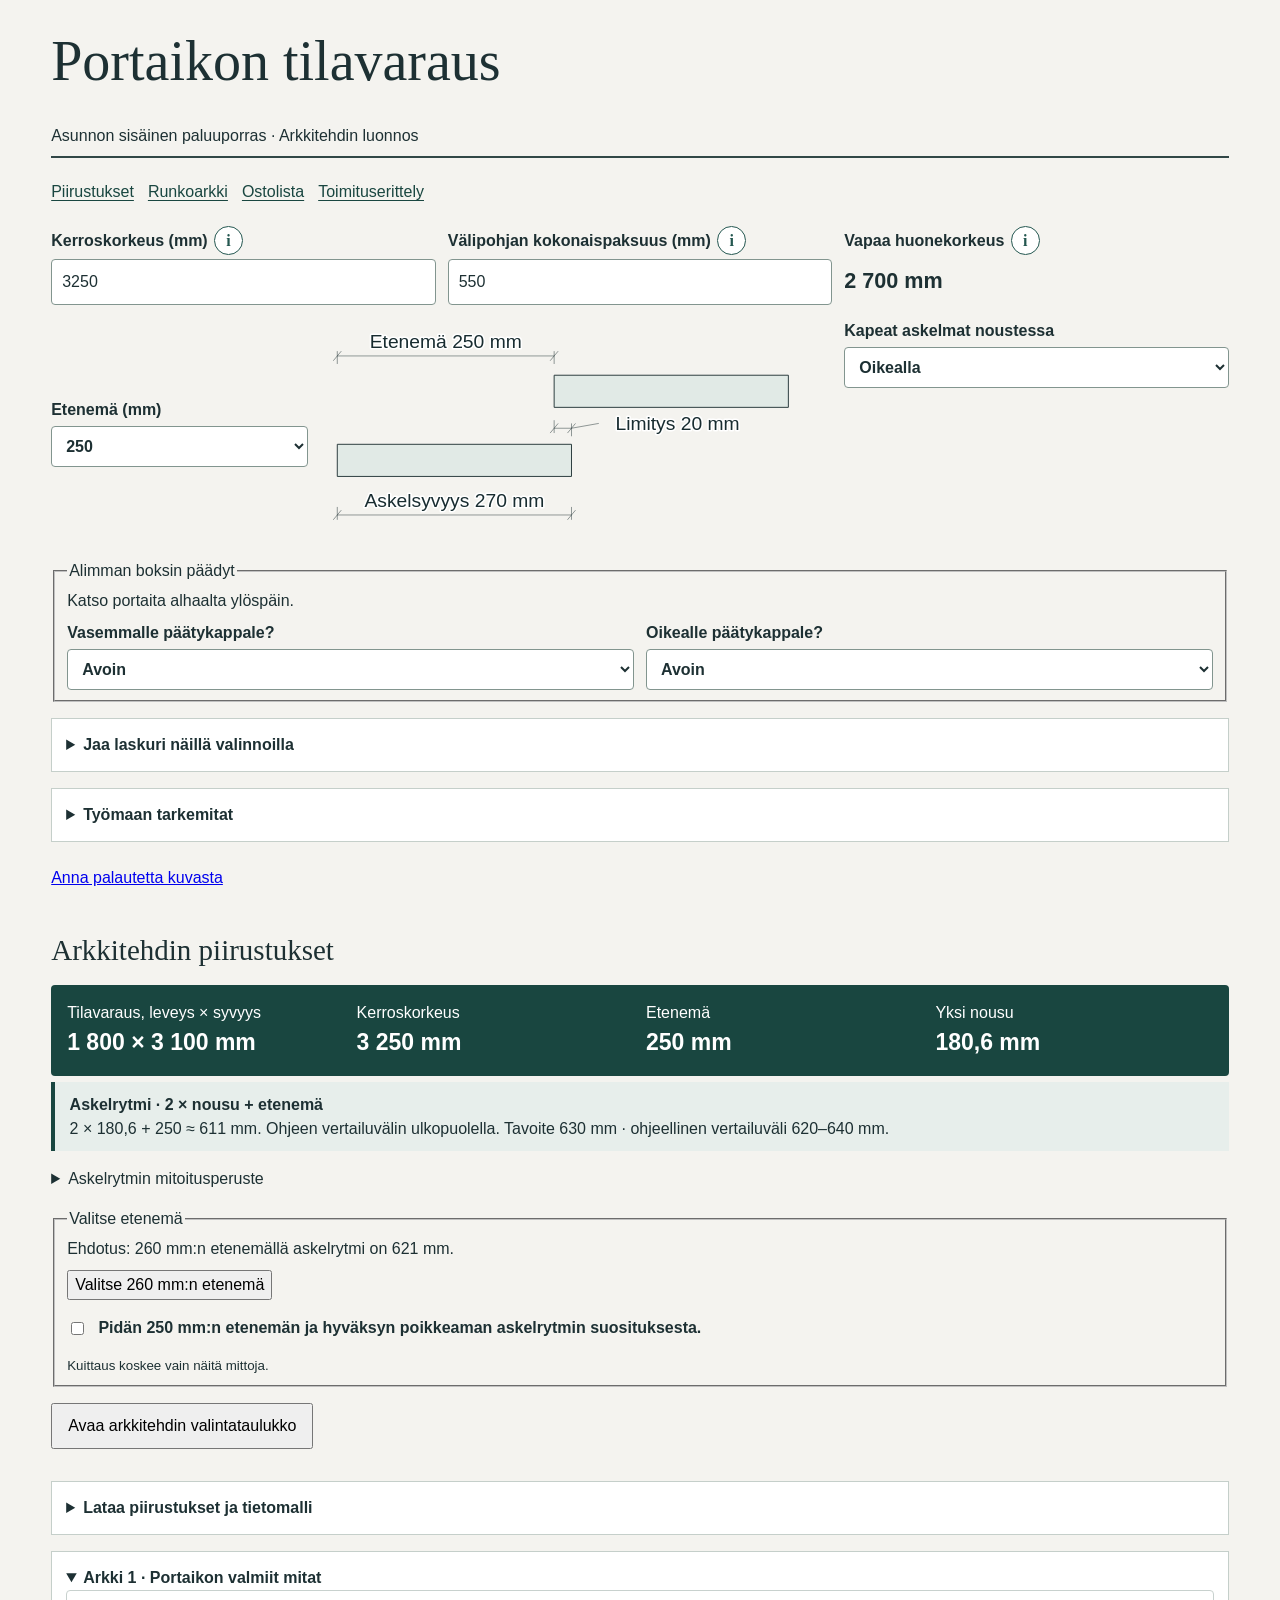
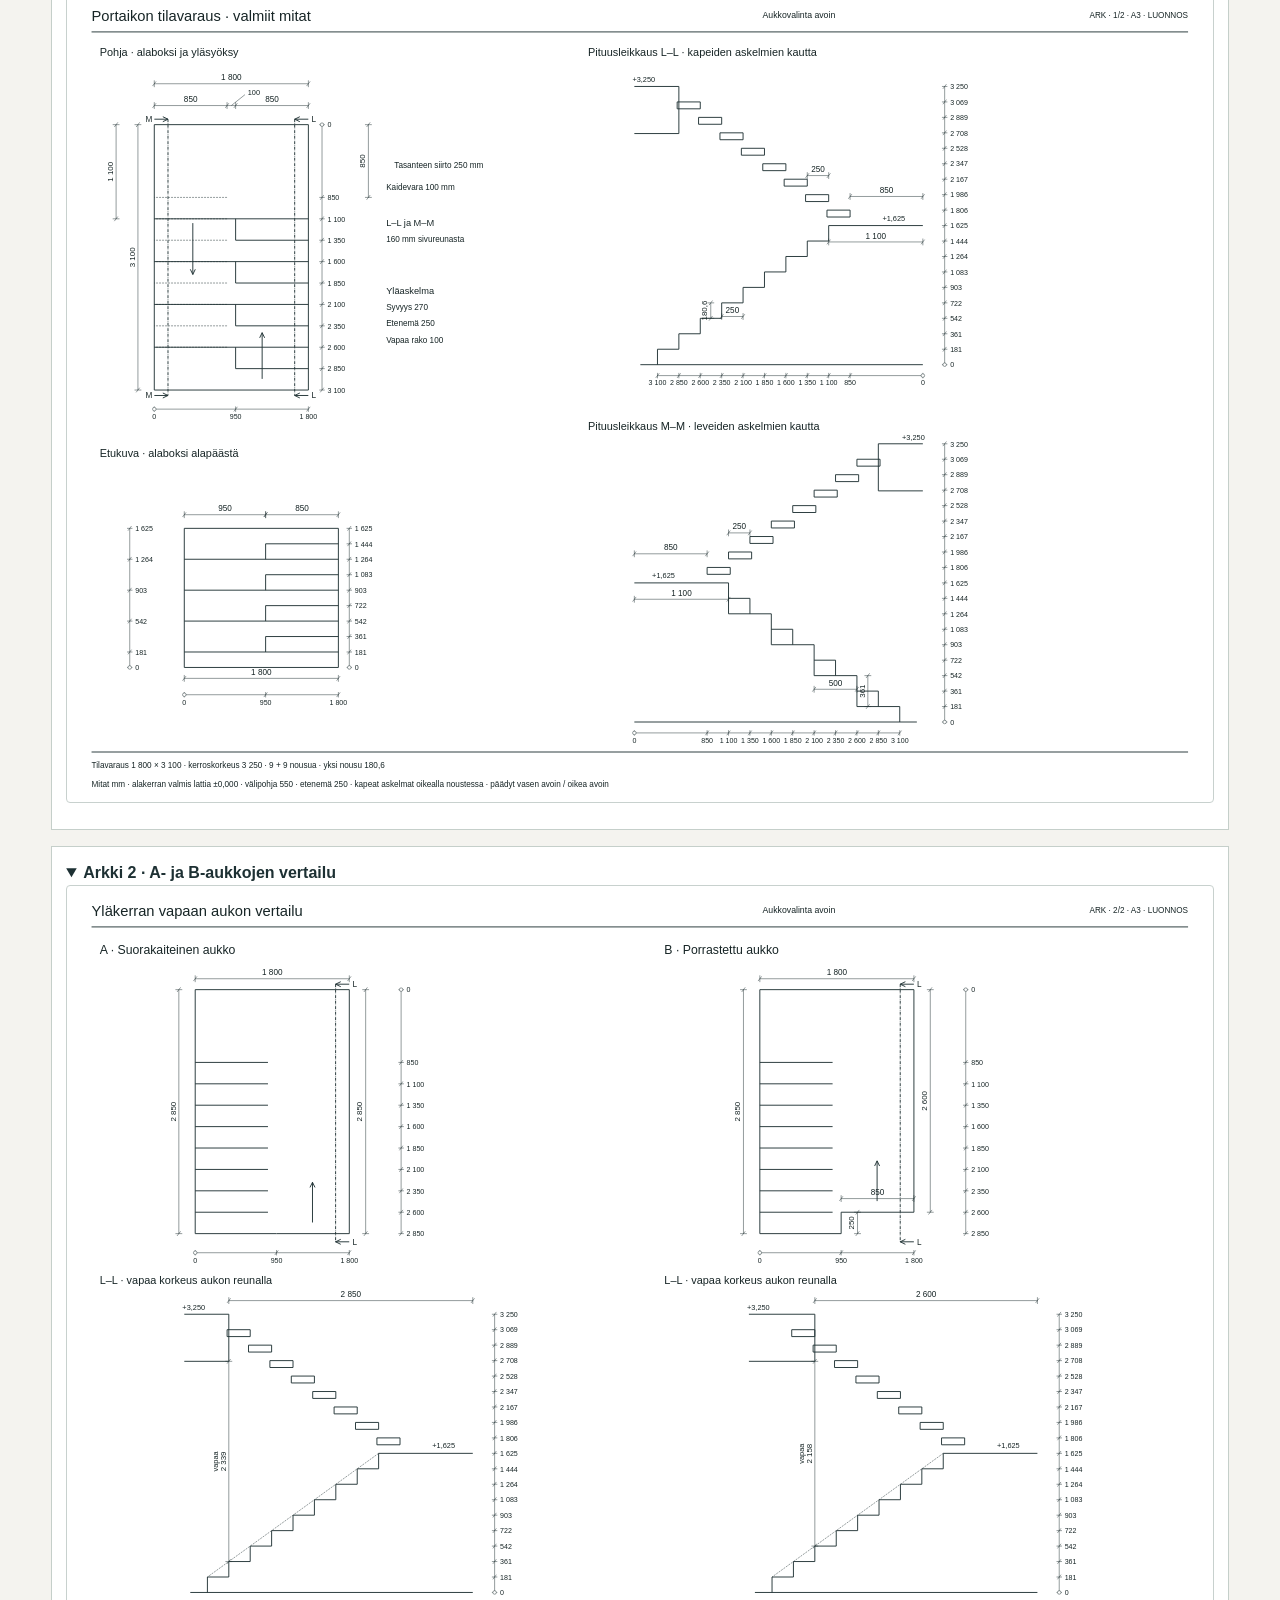
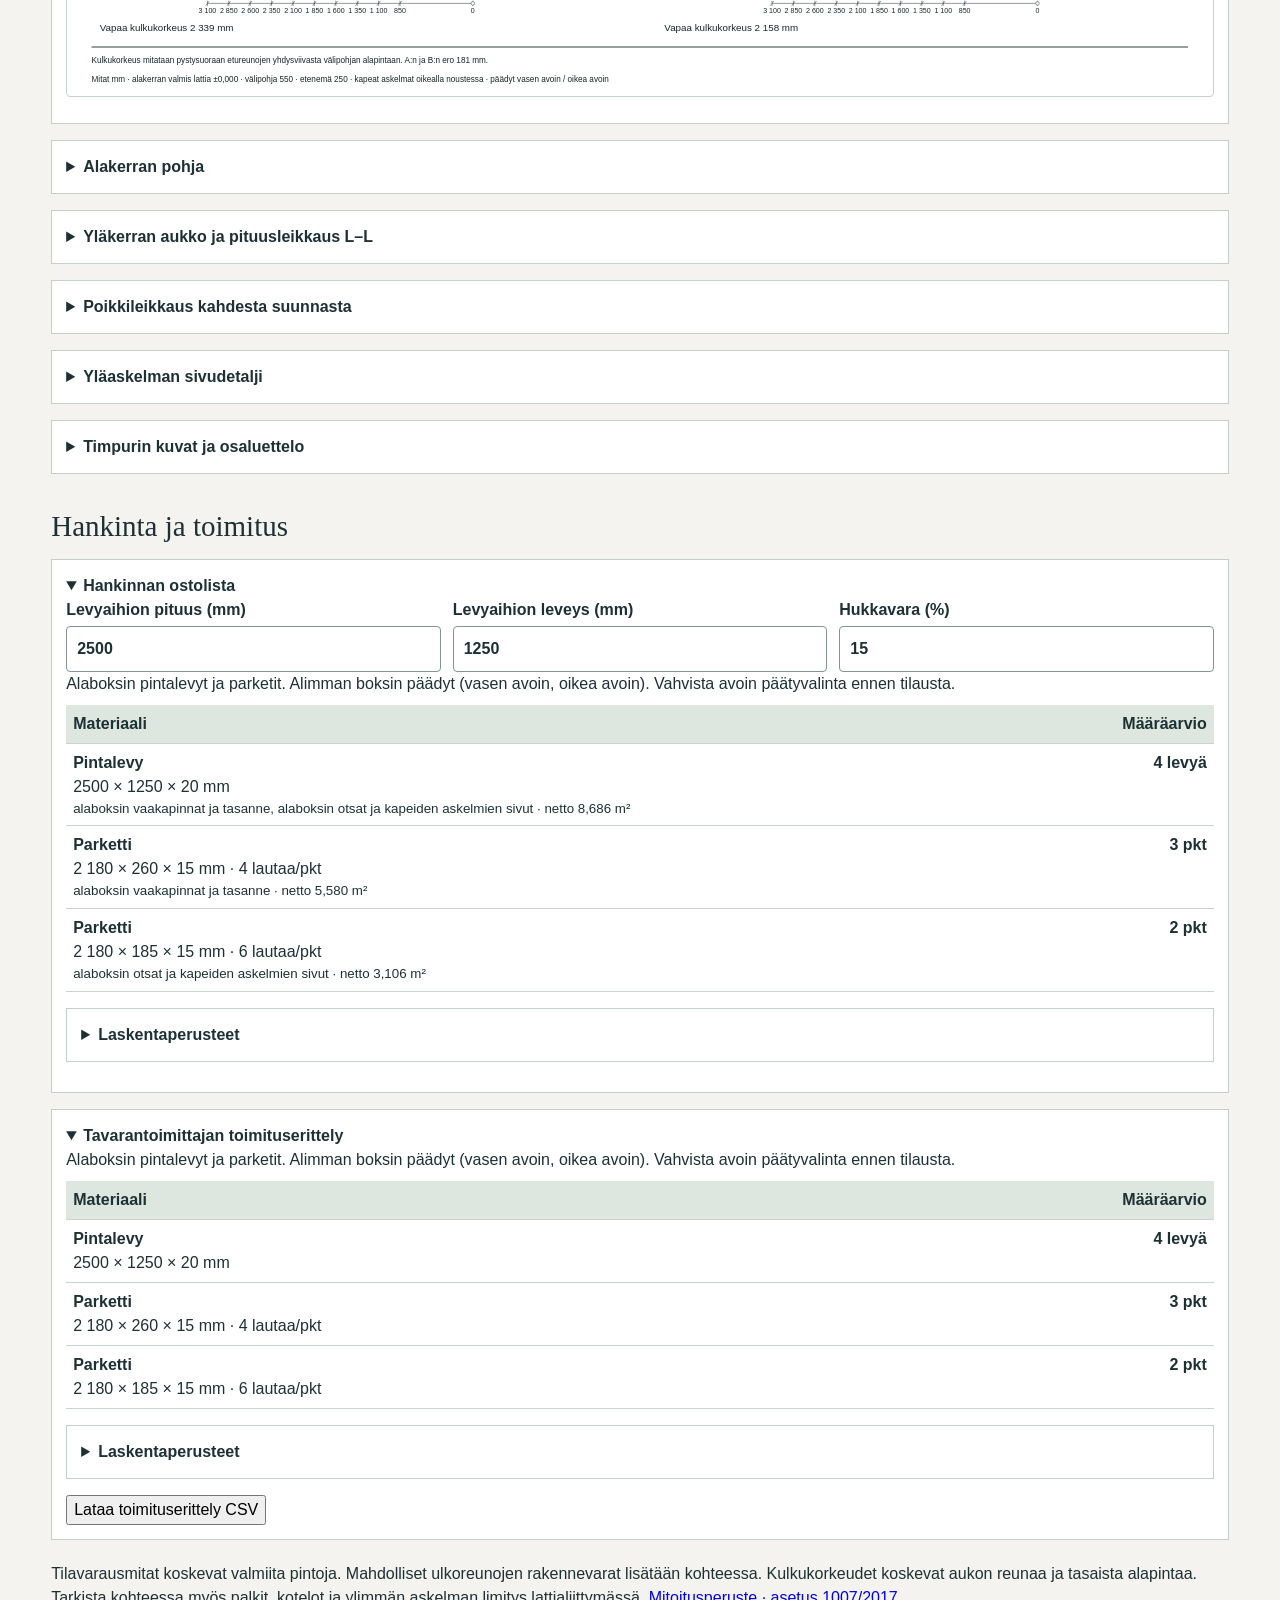
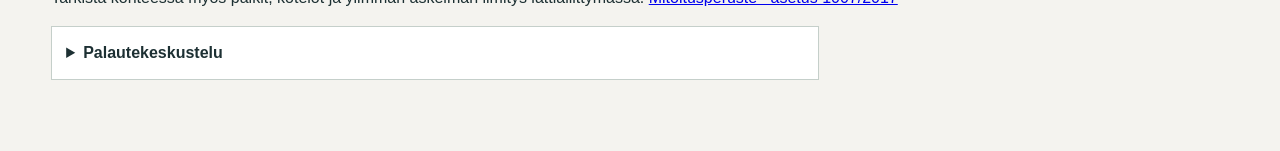
==== commit 8dd42ab7: "Keep drawing, frame and supplier handoffs consistent on mobile" ====
--- a/index.html
+++ b/index.html
@@ -6,7 +6,10 @@
 @media print{@page{size:A3 landscape;margin:0}body *{visibility:hidden}#runkoarkki,#runkoarkki *{visibility:visible}body:has(#runkoarkki) main{position:static}main>:not(#results),#results>:not(section:has(#runkoarkki)),section:has(>#runkoarkki)>:not(#runkoarkki),#runkoarkki .sheettools{display:none!important}#runkoarkki{position:absolute;left:0;top:0;width:420mm;border:0;margin:0}#assemblySheet,#assemblySheet.large{min-width:0}#sheetScroll{overflow:visible}}
 #arkit nav{padding:12px 0}#arkit article{margin-bottom:12px;padding:0;overflow:auto}#arkit svg{min-width:1050px}#arkit svg text{stroke:none;fill:#172526;font-family:Arial,sans-serif}
 @media print{body:has(#arkit) main>:not(#results),body:has(#arkit) #results>:not(#arkit),#arkit nav{display:none!important}body #results>#arkit{display:block!important}#arkit,#arkit *{visibility:visible}#arkit article{width:420mm;height:297mm;margin:0;border:0;overflow:hidden;break-after:page}#arkit article:last-child{break-after:auto}#arkit svg{min-width:0;width:420mm;height:297mm}}
-/* Näytön ja tulosteen viivat ovat fyysisiä leveyksiä kaikissa SVG-näkymissä. */
+.materialTable th:first-child,.materialTable td:first-child{text-align:left;overflow-wrap:anywhere}
+.materialTable th:last-child,.materialTable td:last-child{width:1%;white-space:nowrap;vertical-align:top}
+.materialTable td:last-child{font-weight:bold}
+/* Näytön ja tulosteen viivat ovat fyysisiä leveyksiä kaikissa SVG-näkymissä. */
 :root{--reuna:0.25mm;--mitta:0.13mm;--runkoleikkaus:0.50mm}
 svg [data-viiva]{vector-effect:non-scaling-stroke;stroke:#233537;stroke-linecap:butt;stroke-linejoin:miter}
 svg [data-viiva="reuna"]{stroke-width:var(--reuna)}
@@ -23,7 +26,9 @@
  #openingView svg{width:100%;height:auto}#openingView p{font-size:16px}#openingView{overflow:auto}#openingView.zoom article{min-width:720px}
 }
 @media screen and (min-width:781px){.metrics{grid-template-columns:repeat(4,1fr)}}
-#stride{border-left:4px solid #194640;padding:.65rem .9rem;background:#e7eeeb;margin:0 0 1rem}#metrics{margin-bottom:.4rem}#goingDiagram svg{width:100%;min-width:0;height:auto;display:block} .goingField{grid-column:span 2;display:grid;grid-template-columns:minmax(100px,1fr) minmax(180px,2fr);gap:10px;align-items:center}#openingButtons span{display:block;font-size:.92em;font-weight:normal;margin-top:.4em}#openingButtons b{display:block}#downloads button{margin:.3rem;padding:.55rem} @media(max-width:600px){.goingField{grid-column:1/-1;grid-template-columns:1fr}.goingField svg{max-width:390px}} </style><link rel="stylesheet" href="print-arkit.css" media="print"><main><header><h1>Portaikon tilavaraus</h1><p>Asunnon sisäinen paluuporras · Arkkitehdin luonnos</p></header>
+#stride{border-left:4px solid #194640;padding:.65rem .9rem;background:#e7eeeb;margin:0 0 1rem}#metrics{margin-bottom:.4rem}#goingDiagram svg{width:100%;min-width:0;height:auto;display:block} .goingField{grid-column:span 2;display:grid;grid-template-columns:minmax(100px,1fr) minmax(180px,2fr);gap:10px;align-items:center}#openingButtons span{display:block;font-size:.92em;font-weight:normal;margin-top:.4em}#openingButtons b{display:block}#downloads button{margin:.3rem;padding:.55rem} @media(max-width:600px){.goingField{grid-column:1/-1;grid-template-columns:1fr}.goingField svg{max-width:390px}}
+@media(max-width:480px){#applyGoing,.dismiss,#exportSupply,#printFrame{min-height:44px}}#strideBasis{background:transparent;border:0;padding:0;margin:.2rem 0 1rem}#strideBasis summary{font-weight:normal}#strideBasis p{margin:.4rem 0}.workNavigation{display:flex;flex-wrap:wrap;gap:4px 14px;margin:-8px 0 12px}.workNavigation a{display:inline-flex;align-items:center;min-height:44px;color:#194640;text-underline-offset:3px}@media print{.workNavigation{display:none}}
+</style><link rel="stylesheet" href="print-arkit.css?v=20261122-tiimi" media="print"><main><header><h1>Portaikon tilavaraus</h1><p>Asunnon sisäinen paluuporras · Arkkitehdin luonnos</p></header>
 <form id="inputs" onsubmit="return false"><div><div class="measureTitle"><label for="storey">Kerroskorkeus (mm)</label><button class="helpDot" type="button" aria-label="Kerroskorkeuden mittauspinnat" aria-expanded="false" aria-controls="infoStorey">i</button></div><p hidden id="infoStorey">Mittaa alakerran valmiin lattian yläpinnasta yläkerran valmiin lattian yläpintaan.</p><input required type="number" min="1" step="1" id="storey" value="3250"></div>
 <div><div class="measureTitle"><label for="floor">Välipohjan kokonaispaksuus (mm)</label><button class="helpDot" type="button" aria-label="Välipohjan mittauspinnat" aria-expanded="false" aria-controls="infoFloor">i</button></div><p hidden id="infoFloor">Mittaa alakerran valmiista kattopinnasta yläkerran valmiin lattian yläpintaan. Mukaan kuuluvat myös katon ja lattian pintakerrokset.</p><input required type="number" min="1" max="3000" step="1" id="floor" value="550"></div>
 <div><div class="measureTitle"><label for="clearRoom">Vapaa huonekorkeus</label><button class="helpDot" type="button" aria-label="Vapaan huonekorkeuden mittauspinnat" aria-expanded="false" aria-controls="infoRoom">i</button></div><p hidden id="infoRoom">Alakerran valmiin lattian yläpinnasta valmiin katon alapintaan. Laskuri vähentää kerroskorkeudesta välipohjan kokonaispaksuuden.</p><output id="clearRoom" for="storey floor" aria-live="polite"></output></div><div class="goingField"><label>Etenemä (mm)<select id="going"><option>250</option><option>255</option><option>260</option><option>265</option><option>270</option></select></label><div id="goingDiagram"></div></div><label>Kapeat askelmat noustessa<select id="hand"><option value="left">Vasemmalla</option><option value="right" selected>Oikealla</option></select></label><fieldset style='grid-column:1/-1;min-width:0'><legend>Alimman boksin päädyt</legend><p>Katso portaita alhaalta ylöspäin.</p><div class='fields'><label>Vasemmalle päätykappale?<select id='end-left'><option value='open'>Avoin</option><option value='yes'>Kyllä</option><option value='no'>Ei</option></select></label><label>Oikealle päätykappale?<select id='end-right'><option value='open'>Avoin</option><option value='yes'>Kyllä</option><option value='no'>Ei</option></select></label></div></fieldset></form><details id="shareMenu"><summary>Jaa laskuri näillä valinnoilla</summary><div class="shareControls"><div id="shareQr"></div><div><p>Skannaa puhelimen kameralla tai kopioi linkki.</p><button type="button" id="copyShare">Kopioi linkki näillä valinnoilla</button> <span id="shareStatus" role="status"></span></div></div><label id="manualShare" hidden>Jaettava linkki<input id="shareUrl" readonly type="url"></label></details><details id="sitebox"><summary>Työmaan tarkemitat</summary><p>Mittaa korkeudet samasta alakerran valmiin lattian lähtötasosta ±0,000. Keskeneräisessä kohteessa siirrä suunnitellut valmiit pinnat korkomerkein. Mittaa tila useasta kohdasta ja syötä pienin vapaa leveys ja syvyys.</p><div class="fields">
@@ -32,7 +37,7 @@
 <label>Vapaa leveys sivupintojen välissä (mm)<input id="siteW" type="number" step="1" min="1"></label>
 <label>Vapaa syvyys takaseinästä alapään tilarajaan (mm)<input id="siteD" type="number" step="1" min="1"></label></div>
 <label class="check"><input type="checkbox" id="measured"> Käytä työmaan korkoja kaikissa piirustuksissa ja runkotaulukossa</label><p id="siteReport" role="status"></p></details>
-<p id="error" class="err" role="status"></p><div id="results"><a class="feedbackJump" href="#feedback">Anna palautetta kuvasta</a><h2>Arkkitehdin piirustukset</h2><div class="metrics" id="metrics" aria-live="polite"></div><p id="stride" aria-live="polite"></p><fieldset id="strideReview" hidden><legend>Valitse etenemä</legend><p id="goingAdvice"></p><button type="button" id="applyGoing" hidden></button><p id="keepGoing"></p><label class="check"><input id="strideAck" type="checkbox">Olen tarkistanut tämän mitoituksen ja hyväksyn poikkeaman askelrytmin suosituksesta.</label><p>Kuittaa ennen PDF- tai IFC-vientiä. Mitoituksen muutos vaatii uuden kuittauksen.</p></fieldset>
+<p id="error" class="err" role="status"></p><div id="results"><a class="feedbackJump" href="#feedback">Anna palautetta kuvasta</a><h2>Arkkitehdin piirustukset</h2><div class="metrics" id="metrics" aria-live="polite"></div><p id="stride" aria-live="polite"></p><details id="strideBasis"><summary>Askelrytmin mitoitusperuste</summary><p>Asuinhuoneiston sisäportaassa nousun enimmäismitta on 190 mm. <a href="https://admin.espoo.fi/sites/default/files/2021-10/Espoon%20esteett%C3%B6m%C3%A4n%20rakentamisen%20ohje_0.pdf">Espoon ohje</a> · <a href="https://www.finlex.fi/fi/lainsaadanto/2017/1007">Asetus 1007/2017, 4 §</a>.</p></details><fieldset id="strideReview" hidden><legend>Valitse etenemä</legend><p id="goingAdvice"></p><button type="button" id="applyGoing" hidden></button><label class="check"><input id="strideAck" type="checkbox"><span id="keepGoing"></span></label><small>Kuittaus koskee vain näitä mittoja.</small></fieldset>
 <button type="button" id="openChoices" aria-haspopup="dialog">Avaa arkkitehdin valintataulukko</button><dialog id="choiceDialog" aria-labelledby="choiceHeading"><button type="button" class="dismiss" autofocus>Sulje</button><h2 id="choiceHeading">Arkkitehdin valintataulukko</h2><p>Kaikki mitat millimetreinä. Valitse kerroskorkeus riviltä päivittääksesi piirustukset. Aukkopituudet mitataan valmiista takaseinästä.</p><div class="scroll"><table><thead><tr><th>Kerroskorkeus</th><th>Vapaa huonekorkeus</th><th>Nousut</th><th>Tila L × S</th><th>Yläsyöksyn aukko A/B</th><th>Alaboksin aukko A</th><th>Alaboksin aukko B</th><th>Vapaa korkeus A</th><th>Vapaa korkeus B</th></tr></thead><tbody id="rows"></tbody></table></div></dialog><details id="downloads"><summary>Lataa piirustukset ja tietomalli</summary><button type="button" id="printSheets">Tallenna A3-piirustukset PDF-tiedostoksi</button><button type="button" id="exportIfc">Lataa portaan tilavarausmalli (IFC4)</button><p>Valitse tulostusikkunassa Tallenna PDF-tiedostona. IFC sisältää portaan valmiin ulkomuodon millimetreinä.</p></details><section id="mobileOpenings" aria-label="Aukkojen vertailu"><h2>Valitse aukko</h2><div id="openingButtons"><button type="button" data-opening="A">A · Suorakaiteinen aukko<strong></strong></button><button type="button" data-opening="B">B · Porrastettu aukko<strong></strong></button></div><p id="openingFacts"></p><button type="button" id="openingZoom" aria-pressed="false">Suurenna mittakuva</button><div id="openingView"></div></section><section id="arkit"><details open id="sheet1"><summary>Arkki 1 · Portaikon valmiit mitat</summary><article id="ark1"></article></details><details open id="sheet2"><summary>Arkki 2 · A- ja B-aukkojen vertailu</summary><article id="ark2"></article></details></section><details id="alakerta"><summary>Alakerran pohja</summary><div class="grid"><figure id="lower"></figure><article id="dims"></article></div>
 </details><details id="pituudet"><summary>Yläkerran aukko ja pituusleikkaus L–L</summary><p>A ja B on kohdistettu samaan valmiiseen takaseinään. Nuoli portaassa osoittaa noususuunnan.</p><label>Aukkovaihtoehto<select id="choice"><option value="">Vertaa A:ta ja B:tä</option><option value="A">A · Suorakaiteinen aukko</option><option value="B">B · Porrastettu aukko</option></select></label><p id="chosen" aria-live="polite"></p><div class="grid" id="compare"></div>
 </details><details id="poikki"><summary>Poikkileikkaus kahdesta suunnasta</summary><p>C–C ja D–D ovat samassa kohdassa. Vastakkaiset katsesuunnat osoittavat, kummalla puolella kapea askelma ja yläsyöksy sijaitsevat.</p><div class="grid" id="cross"></div>
@@ -50,16 +55,30 @@
 <input type="hidden" name="entry.497987231" id="feedbackPayload"><a id="feedbackAttachment" href="https://docs.google.com/forms/d/e/1FAIpQLSd4msn92tCHcH9Jy_EyBPh6xHZ8fvRgyrN36X5B2xtVgenZsw/viewform" target="_blank" rel="noopener">Lisää kuvakaappaus tai tiedosto</a><small>Rajaa kuvakaappaus piirustukseen. Peitä asiakkaan nimi ja kohteen osoite ennen lähettämistä.</small><small>Liite avataan Google-lomakkeella. Kirjaudu Googleen, valitse tiedosto ja lähetä viesti siellä. Pelkän tekstin voit lähettää tästä ilman kirjautumista.</small><button type="submit">Lähetä tekstipalaute</button></form>
 <div id="feedbackAck" hidden><p>Vastaanottajan kuittaus</p><iframe name="feedbackReceipt" title="Google Formsin vastaus lähetykseen" style="width:100%;height:12rem;border:0"></iframe></div>
 <a href="https://docs.google.com/forms/d/e/1FAIpQLSfdCbaVCbprC9l2OoBw_eStLkESyYojKCtVgdwmDmy-QO8Ihw/viewform" target="_blank" rel="noopener">Avaa palautelomake erikseen</a></details></main>
-<script src="porras-ifc.js?v=millimetri"></script><script src="qrcode.js"></script><script src="arkkitehti.js?v=millimetri"></script><script src="materials.js?v=millimetri"></script><script>
+<script defer src="siirtymat.js?v=20261122-tiimi"></script><script src="porras-ifc.js?v=20261122-tiimi"></script><script src="qrcode.js"></script><script src="arkkitehti.js?v=20261122-tiimi"></script><script src="materials.js?v=20261122-tiimi"></script><script>
 'use strict';
 const el=id=>document.getElementById(id);
 const num=(v,p=0)=>v.toLocaleString('fi-FI',{minimumFractionDigits:p,maximumFractionDigits:p});
-const level=z=>z===0?'±0,000':'+'+(z/1000).toFixed(3).replace('.',',');
+const level=z=>z===0?'±0,000':'+'+(Math.round(z)/1000).toFixed(3).replace('.',',');
 function model(room,floor,going){
  const H=room+floor;let n=Math.ceil(H/380);if(n%2===0)n++;n=Math.max(3,n);
  const rise=H/(2*n),run=(n-1)*going,A=850+run,B=A-going,depth=A+going;
  const overlap=20, treadDepth=going+overlap;
  return {room,floor,H,n,rise,going,overlap,treadDepth,landing:850+going,run,A,B,depth,box:rise-100,head:e=>room-(1+(depth-e)/going)*rise};
+}
+const minHeadroom=1950;
+function headroomOk(m,k){
+ // Compare the rise line to the finished soffit using whole input millimetres.
+ const denominator=2*m.n*m.going;
+ const riseLineNumerator=(m.going+m.depth-m[k])*m.H;
+ return (m.room-minHeadroom)*denominator>=riseLineNumerator;
+}
+function headroomLabel(m,k){
+ const value=m.head(m[k]);
+ return !headroomOk(m,k)&&Math.round(value)===minHeadroom?'alle '+num(minHeadroom):num(value);
+}
+function headroomWarning(m,k){
+ return headroomOk(m,k)?'':'Alittaa asunnon sisäportaan 1 950 mm:n vähimmäiskulkukorkeuden.';
 }
 const stroke={edge:'0.50mm',view:'0.25mm',dim:'0.13mm',ext:'0.13mm',hidden:'0.25mm',cut:'0.25mm'};
 function sheet(w,h,desc){
@@ -125,7 +144,7 @@
  block(e,m.H,m.depth+350-e,m.floor,'edge','#edf0ed');ln(m.landing,m.H/2,m.depth,m.rise,'hidden');
  const h=m.head(e),z=m.room-h,px=X(e);
  g.arrow(px,Y((m.room+z)/2),px,Y(m.room));g.arrow(px,Y((m.room+z)/2),px,Y(z));
- g.text(px+(right?-13:14),Y((m.room+z)/2),num(h)+' vapaa',13,-90);
+ g.text(px+(right?-13:14),Y((m.room+z)/2),headroomLabel(m,type)+' vapaa',13,-90);
  g.hd(X(0),X(e),Y(m.H)-20,Y(m.H),Y(m.H),num(e)+' aukko');
  g.hd(X(0),X(m.depth),y+49,y,y,num(m.depth));
  g.hd(X(0),X(850),Y(m.H/2)-34,Y(m.H/2),Y(m.H/2+m.rise),'850');
@@ -180,6 +199,9 @@
 function layers(id){
  const board=Number(el(id+'Board').value),wood=readField(id+'Wood');
  return Number.isInteger(wood)&&wood>0?{board,wood,total:board+wood}:null;
+}
+function frameLayersFit(m,top,front){
+ return Boolean(top&&front&&top.total<m.rise&&front.total<m.going);
 }
 
 function frameCrossSection(m,top,front){
@@ -241,7 +263,10 @@
  el('crossFrame').innerHTML=g.end();
  el('crossBasis').textContent='Demon ulkoreunat vastaavat rungon ulkoreunoja. Kapean askelman valmis leveys on 850 mm. Sen vapaalle sivulle on oletettu sama levy ja parketti kuin otsapintaan ('+label(front.board)+' + '+label(front.wood)+' mm). Varmista sivupinnan rakenne ennen valmistusta.';
 }
-function drawAssemblySheet(m,top,front){
+function frameSectionWidth(m){
+ return Math.min(150,87000/(182+m.H/2*730/m.depth));
+}
+function drawAssemblySheet(m,top,front){
  const panel=el('assemblySheet'), width=1800,narrow=850-front.total, depth=m.depth-front.total;
  const right=el('hand').value==='right', sign=right?-1:1;
  const at=i=>depth-(i-1)*m.going, z=i=>i*m.rise-top.total;
@@ -261,10 +286,11 @@
   for(const d of [-.46,.46])line(X,Y,X-2.5*Math.cos(a+d),Y-2.5*Math.sin(a+d),.35);
  }
  // All views use the same physical scale on the A3 sheet.
- const sectionWidth=Math.min(150,87000/(182+m.H/2*730/m.depth)), scale=730/m.depth*sectionWidth/1000;
+ const sectionWidth=frameSectionWidth(m), scale=730/m.depth*sectionWidth/1000;
  const X=v=>25+(right?width-v:v)*scale,Y=v=>53+v*scale;
  const edge=(a,b,c,d)=>line(X(a),Y(b),X(c),Y(d),.25);
  txt(10,13,'Alaboksin runko',6,'start');txt(409,12,'MITAT mm   ·   A3   ·   LUONNOS',3,'end');
+ txt(136,12,'Kerroskorkeus '+num(m.H)+' · välipohja '+num(m.floor)+' · etenemä '+num(m.going)+' · aukko '+(el('choice').value||'avoin'),3.2,'start');
  line(10,18,410,18,.35);
  out.push('<g data-view="plan">');
  txt(10,29,'Pohjakuva',4.4,'start');txt((X(0)+X(width))/2,51,'Valmis takaseinä');
@@ -327,6 +353,11 @@
  function inset(id,x,y){
   const svg=el(id).querySelector('svg').cloneNode(true);
   const vb=svg.viewBox.baseVal, h=sectionWidth*vb.height/vb.width;
+  const minFontSize=2.5*vb.width/sectionWidth;
+  for(const label of svg.querySelectorAll('text')){
+   const size=Number(label.getAttribute('font-size'));
+   if(size<minFontSize)label.setAttribute('font-size',minFontSize);
+  }
   for(const [k,v] of Object.entries({x,y,width:sectionWidth,height:h}))svg.setAttribute(k,v);
   svg.style.width=sectionWidth+'px';svg.style.height=h+'px';out.push(svg.outerHTML);return y+h;
  }
@@ -339,6 +370,7 @@
  out.push('</g>');
  line(10,277,410,277,.25);
  txt(10,284,'Leikattu reuna 0,50 mm   ·   Näkyvä reuna 0,25 mm   ·   Mittaviiva 0,13 mm',3.2,'start');
+ txt(208,284,'Kapeat askelmat '+(right?'oikealla':'vasemmalla')+' noustessa · päädyt '+sheetEndSelection(),3.2,'start');
  txt(10,291,'Vaakalevy '+num(top.board)+' + parketti '+num(top.wood)+' mm   ·   Otsalevy '+num(front.board)+' + parketti '+num(front.wood)+' mm   ·   Kapean sivun pintakerros oletettu otsan mukaiseksi.',3,'start');
  panel.innerHTML='<svg xmlns="http://www.w3.org/2000/svg" viewBox="0 0 420 297" role="img" aria-label="Alaboksin rungon pohja, pituusleikkaus ja etukuva samalla arkilla">'+out.join('')+'</svg>';
 }
@@ -349,14 +381,23 @@
 
 function updateWorkshop(m){
  const top=layers('top'),front=layers('front'),fmt=v=>Number.isFinite(v)?num(v):'—';
+ frameCanBePrinted=frameLayersFit(m,top,front);
+ updateApproval();
 
- updateMaterials(m,top,front);
  const checks=[['siteW',1800,'leveydessä'],['siteD',m.depth,'syvyydessä']].map(([id,nom,label])=>{
   const v=readField(id);if(!Number.isFinite(v))return '';if(!Number.isInteger(v)||v<=0)return 'Anna mitta '+label+' positiivisina kokonaisina millimetreinä.';const delta=v-nom;return (delta<0?'Tilaa puuttuu ':'Varausta jäljellä ')+fmt(Math.abs(delta))+' mm '+label+'.';
  }).filter(Boolean);
  el('siteReport').textContent=(el('measured').checked?'Työmaamitoista laskettu välipohja '+fmt(m.floor)+' mm. ':'Suunnittelumitat käytössä. ')+checks.join(' ');
+ updateMaterials(m,top,front,checks);
  el('frameNote').textContent=(el('measured').checked?'Työmaan korkoihin sovitetut runkopinnat. ':'Suunnittelukorkoihin perustuvat alustavat runkopinnat. ')+(top?'Vaakapinnan vähennys '+fmt(top.total)+' mm. ':'Anna vaakapinnan paksuus kokonaisina millimetreinä. ')+(front?'Otsapinnan vähennys '+fmt(front.total)+' mm.':'Anna otsapinnan paksuus kokonaisina millimetreinä.');
- if(!top||!front){el('assemblySheet').textContent='Tarkista pintakerrokset.';el('crossFrame').textContent='Tarkista pintakerrokset.';el('crossBasis').textContent='';el('frameDrawing').textContent='Anna molempien pintojen levy- ja parkettipaksuudet.';return}
+ if(!frameCanBePrinted){
+  let reason='Anna parketin paksuus molemmille pinnoille positiivisina kokonaisina millimetreinä.';
+  if(top&&front)reason=top.total>=m.rise?'Askelpinnan kerrokset vievät koko ensimmäisen nousun. Tarkista paksuudet.':'Otsapinnan kerrokset vievät koko etenemän. Tarkista paksuudet.';
+  el('frameNote').textContent=reason;
+  el('assemblySheet').textContent=reason;
+  el('narrowSection').replaceChildren();el('crossFrame').replaceChildren();el('crossBasis').replaceChildren();el('frameDrawing').replaceChildren();
+  return;
+ }
  el('narrowSection').innerHTML=longFrameSection(m,top,front,false);
  el('frameDrawing').innerHTML=longFrameSection(m,top,front,true);
  frameCrossSection(m,top,front);drawAssemblySheet(m,top,front);
@@ -364,6 +405,7 @@
 function longFrameSection(m,top,front,wideSide){
  const fmt=v=>num(v);
  const scale=730/m.depth,base=62+m.H/2*scale,width=1000;
+ const stagger=m.going*scale*frameSectionWidth(m)/width<7.4;
  const dir=(el('hand').value==='right')===wideSide?1:-1;
  const X=x=>(dir===1?105:width-105)+dir*x*scale,Y=z=>base-z*scale;
  const g=sheet(width,base+120,'Alaboksin rungon juokseva vaaka- ja korkeusmitoitus');
@@ -399,7 +441,7 @@
   g.line(px,bottom-7,px,bottom+6,'ext');
   g.line(side-dir*7,py,side+dir*6,py,'ext');
   tick(px,bottom);tick(side,py);
-  g.text(px,bottom+22,val(x),13);g.text(side+dir*34,py+4,val(z),13);
+  g.text(px,bottom+(stagger&&i%2?-9:22),val(x),13);g.text(side+dir*34,py+4,val(z),13);
   g.text((px+back)/2,py+16,i===m.n?'Kääntötaso':String(i),13);
   if(!wideSide&&i===4){g.hd(back,px,py-13,py-8,py-8,val(m.going));g.vd(px+dir*18,py,Y(previousHeight),px+dir*13,px+dir*13,num(m.rise,1));}
   if(wideSide&&i===3){
@@ -438,7 +480,28 @@
  g.text(end+66,69,'Limitys 20 mm',12);
  return g.end();
 }
-el('printSheets').addEventListener('click',()=>{
+const framePrintButton=document.createElement('button');
+framePrintButton.type='button';framePrintButton.id='printFrame';
+framePrintButton.textContent='Tallenna timpurin runkoarkki PDF-tiedostoksi';
+el('sheetZoom').after(framePrintButton);
+const frameHeightNotice=document.createElement('span');
+frameHeightNotice.setAttribute('role','status');
+framePrintButton.after(frameHeightNotice);
+const exportHeightNotice=document.createElement('p');
+exportHeightNotice.setAttribute('role','status');
+el('exportIfc').after(exportHeightNotice);
+function clearFramePrint(){el('framePrintSheet')?.remove();}
+framePrintButton.addEventListener('click',()=>{
+ clearFramePrint();
+ const framePrintSheet=document.createElement('section');
+ framePrintSheet.id='framePrintSheet';
+ framePrintSheet.append(el('assemblySheet').querySelector('svg').cloneNode(true));
+ document.body.append(framePrintSheet);
+ window.print();
+});
+window.addEventListener('afterprint',clearFramePrint);
+el('printSheets').addEventListener('click',()=>{
+ clearFramePrint();
  el('sheet1').open=true;el('sheet2').open=true;window.print();
 });
 el('exportIfc').addEventListener('click',()=>{
@@ -452,15 +515,16 @@
  setTimeout(()=>URL.revokeObjectURL(url),60000);
 });
 function mobileOpenings(m){
- const active=el('choice').value||'A';
+ const selected=el('choice').value,active=selected||'A';
  el('compare').dataset.active=active;
- el('openingFacts').textContent='Etenemä '+m.going+' mm · nousu '+num(m.rise,1)+' mm · askelsyvyys '+m.treadDepth+' mm. Aukko alaboksin kohdalla '+num(m[active])+' mm.';
+ el('openingFacts').textContent=(selected?'':'Esikatselu A. ')+'Etenemä '+m.going+' mm · nousu '+num(m.rise,1)+' mm · askelsyvyys '+m.treadDepth+' mm. Aukko alaboksin kohdalla '+num(m[active])+' mm.';
  for(const b of el('openingButtons').children){
   const k=b.dataset.opening;
   const name=k==='A'?'Suorakaiteinen aukko':'Porrastettu aukko';
-  el('choice').querySelector('[value='+k+']').textContent=k+' · '+name+' · aukko '+num(m[k])+' mm · kulkukorkeus '+num(m.head(m[k]))+' mm';
-  b.setAttribute('aria-pressed',String(k===active));
-  b.querySelector('strong').innerHTML='<span>Aukon pituus alaboksin kohdalla</span><b>'+num(m[k])+' mm</b><span>Vapaa kulkukorkeus aukon reunalla</span><b>'+num(m.head(m[k]))+' mm</b>';
+  const warning=headroomWarning(m,k);
+  el('choice').querySelector('[value='+k+']').textContent=k+' · '+name+' · aukko '+num(m[k])+' mm · kulkukorkeus '+headroomLabel(m,k)+' mm'+(warning?' · alittaa vähimmäiskorkeuden':'');
+  b.setAttribute('aria-pressed',String(k===selected));
+  b.querySelector('strong').innerHTML='<span>Aukon pituus alaboksin kohdalla</span><b>'+num(m[k])+' mm</b><span>Vapaa kulkukorkeus aukon reunalla</span><b>'+headroomLabel(m,k)+' mm</b>'+(warning?'<span>'+warning+'</span>':'');
  }
  el('openingView').replaceChildren(el('compare').children[active==='A'?0:1].cloneNode(true));
 }
@@ -491,10 +555,12 @@
  el('end-list').innerHTML=(rows?'<table><thead><tr><th>Osa</th><th>Määrä</th></tr></thead><tbody>'+rows+'</tbody></table>':'<p>Valittuja päätykappaleita 0 kpl.</p>')+
  (pending.length?'<p>Avoinna: '+pending.map(p=>p.name.toLowerCase()+' pääty').join(', ')+'.</p>':'');
 }
-let reviewDimensions='';
+let reviewDimensions='',selectedOpeningFits=true,frameCanBePrinted=false;
 function updateApproval(){
  const blocked=!el('strideReview').hidden && !el('strideAck').checked;
- for(const id of ['printSheets','exportIfc'])el(id).disabled=blocked;
+ el('printSheets').disabled=blocked;
+ el('exportIfc').disabled=blocked||!selectedOpeningFits;
+ el('printFrame').disabled=blocked||!selectedOpeningFits||!frameCanBePrinted;
 }
 el('strideAck').addEventListener('change',updateApproval);
 el('applyGoing').addEventListener('click',()=>{
@@ -514,11 +580,11 @@
  if(best!==undefined){
   button.dataset.going=best;
   button.textContent='Valitse '+best+' mm:n etenemä';
-  el('goingAdvice').textContent='Ehdotus: '+best+' mm:n etenemällä askelrytmi on '+num(2*m.rise+best)+' mm. Nousu pysyy samana.';
+  el('goingAdvice').textContent='Ehdotus: '+best+' mm:n etenemällä askelrytmi on '+num(2*m.rise+best)+' mm.';
  }else{
   el('goingAdvice').textContent='Näillä korkeuksilla mikään valittavista etenemistä ei tuo askelrytmiä välille 620–640 mm.';
  }
- el('keepGoing').textContent='Pidä '+m.going+' mm:n etenemä kuittaamalla poikkeama.';
+ el('keepGoing').textContent='Pidän '+m.going+' mm:n etenemän ja hyväksyn poikkeaman askelrytmin suosituksesta.';
 }
 function render(){
  el('shareStatus').textContent='';el('manualShare').hidden=true;
@@ -551,13 +617,18 @@
  el('error').textContent=issues.join(' ');
  updateShareQr();
  el('goingDiagram').innerHTML=goingDiagram(Number(el('going').value));
- if(issues.length){reviewDimensions='';el('strideAck').checked=false;return}
+ if(issues.length){
+  reviewDimensions='';el('strideAck').checked=false;frameCanBePrinted=false;
+  for(const id of ['printSheets','printFrame','exportIfc','exportSupply'])el(id).disabled=true;
+  el('exportSupply').onclick=null;
+  return;
+ }
  const going=Number(el('going').value);
- const m=model(room,floor,going);drawArchitectSheets(m,right);renderEndPanels(m,right);
+ const m=model(room,floor,going);drawArchitectSheets(m,right,el('choice').value);renderEndPanels(m,right);
  el('metrics').innerHTML='<div>Tilavaraus, leveys × syvyys<b>1 800 × '+num(m.depth)+' mm</b></div><div>Kerroskorkeus<b>'+num(m.H)+' mm</b></div><div>Etenemä<b>'+m.going+' mm</b></div><div>Yksi nousu<b>'+num(m.rise,1)+' mm</b></div>';
  el('lower').innerHTML=plan(m,right,'ala');
  el('dims').innerHTML='<h3>Alaboksi ja kääntötaso</h3><p>Kapeat askelmat '+(right?'oikealla':'vasemmalla')+' alhaalta noustaessa. Kääntötaso on puolessa kerroskorkeudessa.</p><p><b>Leveys</b> 850 + 100 + 850 = 1 800 mm. Keskimmäinen 100 mm on kaidevara.</p><p><b>Tasannesyvyys</b> yläsyöksyn valmiista lähtöreunasta takaseinään 850 mm, alaboksin kohdalla '+num(m.landing)+' mm.</p><p><b>Alaboksin siirto</b> '+m.going+' mm. Syöksyn vaakapituus '+num(m.run)+' mm. Leveiden askelmien väli kulkusuunnassa '+num(2*m.going)+' mm, kapean askelman etenemä '+m.going+' mm.</p><small>Yhtenäinen nuoli osoittaa nousun, katkoviiva yläpuolisen askelman ja pistekatkoviiva leikkaustason. C ja D katsovat vastakkaisiin suuntiin.</small>';
- el('compare').innerHTML=['A','B'].map(k=>'<article><h3>'+k+' · '+(k==='A'?'Suorakaiteinen aukko':'Porrastettu aukko')+'</h3>'+plan(m,right,k)+'<h3>Pituusleikkaus L–L</h3>'+longitudinal(m,right,k)+'<p>Vapaa korkeus aukon reunassa <b>'+num(m.head(m[k]))+' mm</b>.</p></article>').join('');
+ el('compare').innerHTML=['A','B'].map(k=>'<article><h3>'+k+' · '+(k==='A'?'Suorakaiteinen aukko':'Porrastettu aukko')+'</h3>'+plan(m,right,k)+'<h3>Pituusleikkaus L–L</h3>'+longitudinal(m,right,k)+'<p>Vapaa korkeus aukon reunassa <b>'+headroomLabel(m,k)+' mm</b>. '+headroomWarning(m,k)+'</p></article>').join('');
  el('cross').innerHTML=[false,true].map(rev=>'<article><h3>'+(rev?'D–D · takaseinästä alapäähän':'C–C · alapäästä takaseinään')+'</h3><p>Leikkaus '+num(m.depth-350)+' mm takaseinästä.</p>'+['A','B'].map(k=>'<b>Vaihtoehto '+k+'</b>'+transverse(m,right,rev,k)).join('')+'</article>').join('');
  el('detail').innerHTML=detail(m);el('levels').innerHTML='<h3>Tasokorot ja yläsyöksy</h3><p>Alakerran lattia ±0,000<br>Kääntötaso '+level(m.H/2)+'<br>Alakerran valmis katto '+level(room)+'<br>Yläkerran valmis lattia '+level(m.H)+'</p><p>Yläsyöksyssä on '+(m.n-1)+' koteloaskelmaa ja viimeinen nousu lattialle. Askelman syvyys on '+m.treadDepth+' mm, etenemä '+m.going+' mm ja vapaa pystyrako 100 mm. Kotelon paksuus tällä nousulla on '+num(m.box)+' mm.</p>';
  let heights=new Set(Array.from({length:11},(_,i)=>2500+i*50));heights.add(room);
@@ -568,10 +639,18 @@
  reviewDimensions=dimensions;
  el('strideReview').hidden=stride>=620 && stride<=640;
  if(!el('strideReview').hidden)suggestGoing(m);
+ const selected=el('choice').value;
+ selectedOpeningFits=!selected||headroomOk(m,selected);
+ const heightNotice=selectedOpeningFits?'':selected+'-aukon kulkukorkeus '+headroomLabel(m,selected)+' mm alittaa vähimmäisvaatimuksen. Valitse toinen aukko tai muuta lähtömittoja.';
+ exportHeightNotice.textContent=heightNotice?heightNotice+' Vertailuarkit voi tallentaa PDF-muodossa.':'';
+ frameHeightNotice.textContent=heightNotice;
  updateApproval();
- el('stride').innerHTML='<b>Askelrytmi · 2 × nousu + etenemä</b><br>2 × '+num(m.rise,1)+' + '+m.going+' ≈ '+num(stride)+' mm. '+(stride>=620&&stride<=640?'Ohjeen vertailuvälillä.':'Ohjeen vertailuvälin ulkopuolella.')+' Tavoite 630 mm · ohjeellinen vertailuväli 620–640 mm. Asuinhuoneiston sisäportaassa nousun enimmäismitta on 190 mm. <a href="https://admin.espoo.fi/sites/default/files/2021-10/Espoon%20esteett%C3%B6m%C3%A4n%20rakentamisen%20ohje_0.pdf">Espoon ohje</a> · <a href="https://www.finlex.fi/fi/lainsaadanto/2017/1007">Asetus 1007/2017, 4 §</a>.';
+ let rhythmResult='≈ '+num(stride)+' mm';
+ if(stride<620 && Math.round(stride)===620)rhythmResult='→ alle 620 mm';
+ if(stride>640 && Math.round(stride)===640)rhythmResult='→ yli 640 mm';
+ el('stride').innerHTML='<b>Askelrytmi · 2 × nousu + etenemä</b><br>2 × '+num(m.rise,1)+' + '+m.going+' '+rhythmResult+'. '+(stride>=620&&stride<=640?'Ohjeen vertailuvälillä.':'Ohjeen vertailuvälin ulkopuolella.')+' Tavoite 630 mm · ohjeellinen vertailuväli 620–640 mm.';
  updateWorkshop(m);yhtenaistaViivat();markChoice();mobileOpenings(m);
- el('rows').innerHTML=Array.from(heights).sort((a,b)=>a-b).map(v=>{let q=model(v,floor,going);return '<tr aria-current="'+(v===room)+'"><td><button type="button" class="pick" '+(site?'disabled ':'')+'data-height="'+q.H+'">'+num(q.H)+'</button></td>'+[num(v),q.n+' + '+q.n,'1 800 × '+num(q.depth),num(q.A),num(q.A),num(q.B),num(q.head(q.A)),num(q.head(q.B))].map(s=>'<td>'+s+'</td>').join('')+'</tr>'}).join('');
+ el('rows').innerHTML=Array.from(heights).sort((a,b)=>a-b).map(v=>{let q=model(v,floor,going);return '<tr aria-current="'+(v===room)+'"><td><button type="button" class="pick" '+(site?'disabled ':'')+'data-height="'+q.H+'">'+num(q.H)+'</button></td>'+[num(v),q.n+' + '+q.n,'1 800 × '+num(q.depth),num(q.A),num(q.A),num(q.B),...['A','B'].map(k=>headroomLabel(q,k)+(headroomOk(q,k)?'':' · alitus'))].map(s=>'<td>'+s+'</td>').join('')+'</tr>'}).join('');
 }
 el('openChoices').addEventListener('click',()=>el('choiceDialog').showModal());
 el('choiceDialog').querySelector('.dismiss').addEventListener('click',()=>el('choiceDialog').close());
@@ -579,15 +658,23 @@
 for(const id of [...siteInputs,'measured','topBoard','topWood','frontBoard','frontWood']){el(id).addEventListener('input',render);el(id).addEventListener('change',render)}
 el('inputs').addEventListener('input',render);el('inputs').addEventListener('change',render);
 el('rows').addEventListener('click',e=>{let b=e.target.closest('button[data-height]');if(b){el('storey').value=b.dataset.height;render();el('choiceDialog').close();el('sheet1').open=el('sheet2').open=true;el('sheet1').scrollIntoView()}});
-const shareFields={
+initStockControls();
+const shareFields={
  etenema:'going',kerroskorkeus:'storey',valipohja:'floor',katisyys:'hand',vasen:'end-left',oikea:'end-right',
  aukko:'choice',kerros:'siteH',vapaaKorkeus:'siteRoom',leveys:'siteW',syvyys:'siteD',
- tyomaakorot:'measured',kansilevy:'topBoard',kansiparketti:'topWood',otsalevy:'frontBoard',otsaparketti:'frontWood'
+ tyomaakorot:'measured',kansilevy:'topBoard',kansiparketti:'topWood',otsalevy:'frontBoard',otsaparketti:'frontWood',
+ levypituus:'stockLength',levyleveys:'stockWidth',hukka:'stockWaste'
 };
+// A missing key in an old link keeps the default. An explicit empty key stays unfinished.
+const unfinishedWorkFields=new Set(['topWood','frontWood','stockLength','stockWidth','stockWaste']);
 const incoming=new URLSearchParams(location.search);
 for(const [key,id] of Object.entries(shareFields)){
  if(!incoming.has(key))continue;
  const field=el(id), value=incoming.get(key);
+ if(value===''&&unfinishedWorkFields.has(id)){
+  field.value='';
+  continue;
+ }
  if(id==='going' && /^(25[0-9]|26[0-9])$/.test(value) && Number(value)%5!==0){
   field.add(new Option(value+' mm (aiempi jakolinkki)',value));
  }
@@ -613,11 +700,16 @@
 }
 function selectedUrl(){
  const url=new URL(location.pathname,location.origin);
+ if(["#arkit","#runkoarkki","#buy","#supply"].includes(location.hash))url.hash=location.hash;
  for(const [key,id] of Object.entries(shareFields)){
   const field=el(id);
+  if(field.value===''&&unfinishedWorkFields.has(id)&&!field.validity.badInput){
+   url.searchParams.set(key,'');
+   continue;
+  }
   if(!field.validity.valid)return '';
   if(field.type==='checkbox'){if(field.checked)url.searchParams.set(key,'1');}
-  else if(field.value!=='')url.searchParams.set(key,field.value);
+  else if(field.value!=='')url.searchParams.set(key,field.value);
  }
  return el('results').hidden?'':url.href;
 }
--- a/print-arkit.css
+++ b/print-arkit.css
@@ -1,4 +1,6 @@
 /* Match the drawing origin to the physical A3 sheet when printing. */
+#framePrintSheet {display:none}
+.sheettools {display:flex; flex-wrap:wrap; gap:.5rem}
 @media print {
   main {
     width: 420mm;
@@ -6,4 +8,15 @@
     margin: 0;
     padding: 0;
   }
+  body:has(#framePrintSheet) > :not(#framePrintSheet) {display:none !important}
+  #framePrintSheet {
+    display:block;
+    width:420mm;
+    margin:0;
+    padding:0;
+    border:0;
+  }
+  #framePrintSheet, #framePrintSheet * {visibility:visible}
+  #framePrintSheet > svg {display:block; width:420mm; height:297mm}
+  #framePrintSheet svg svg {width:revert; height:revert}
 }
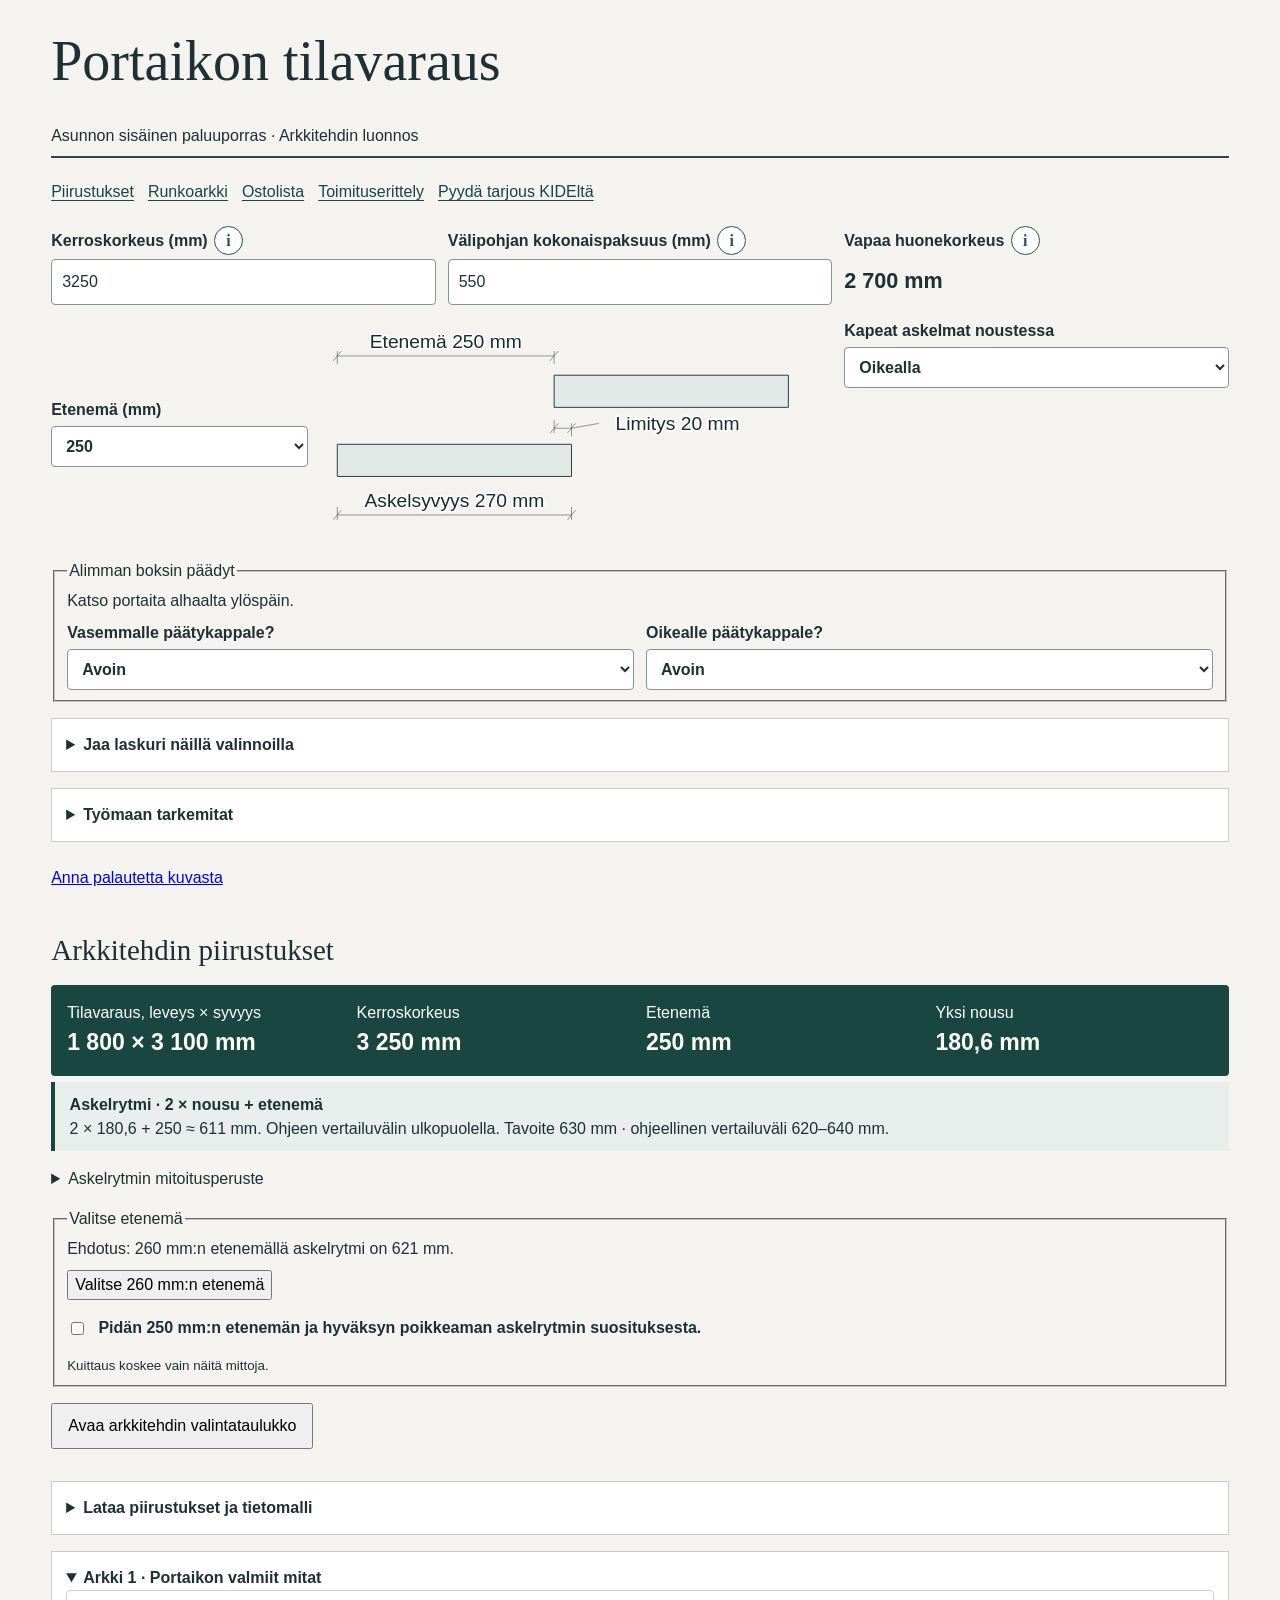
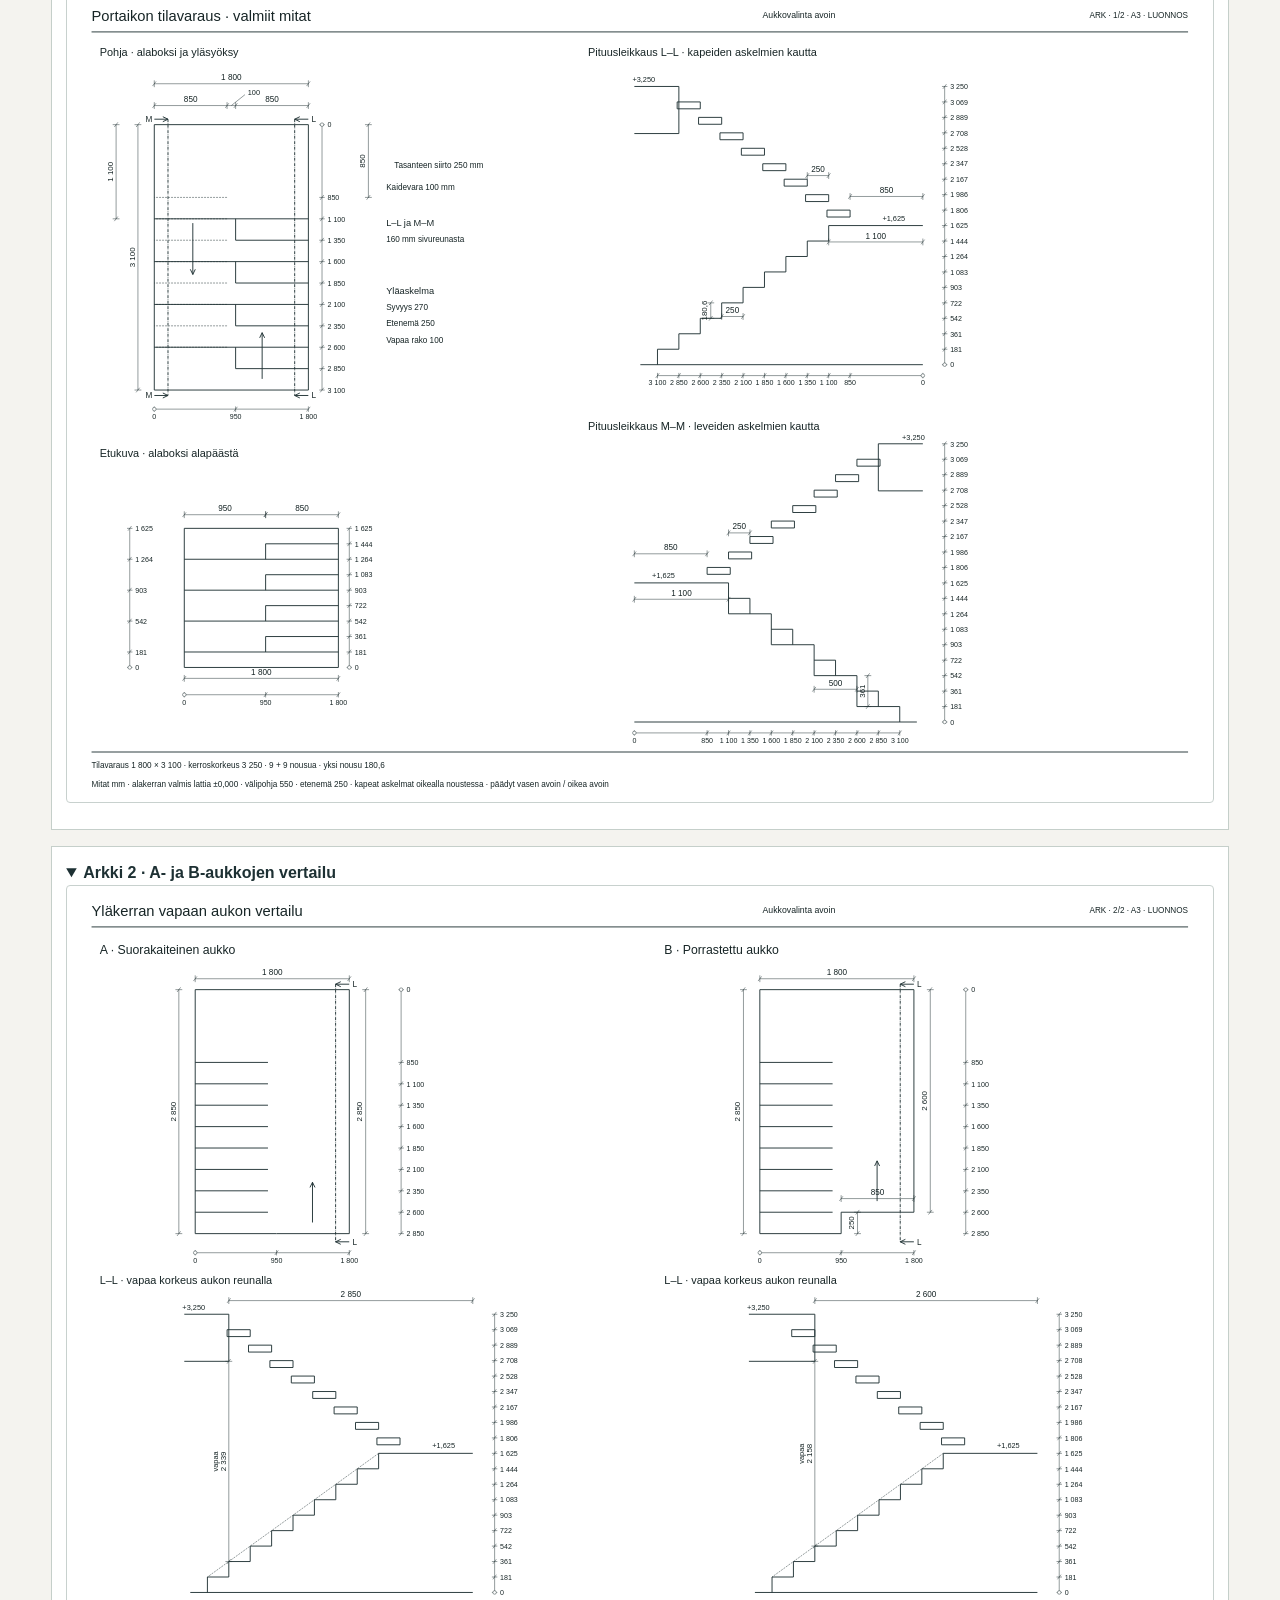
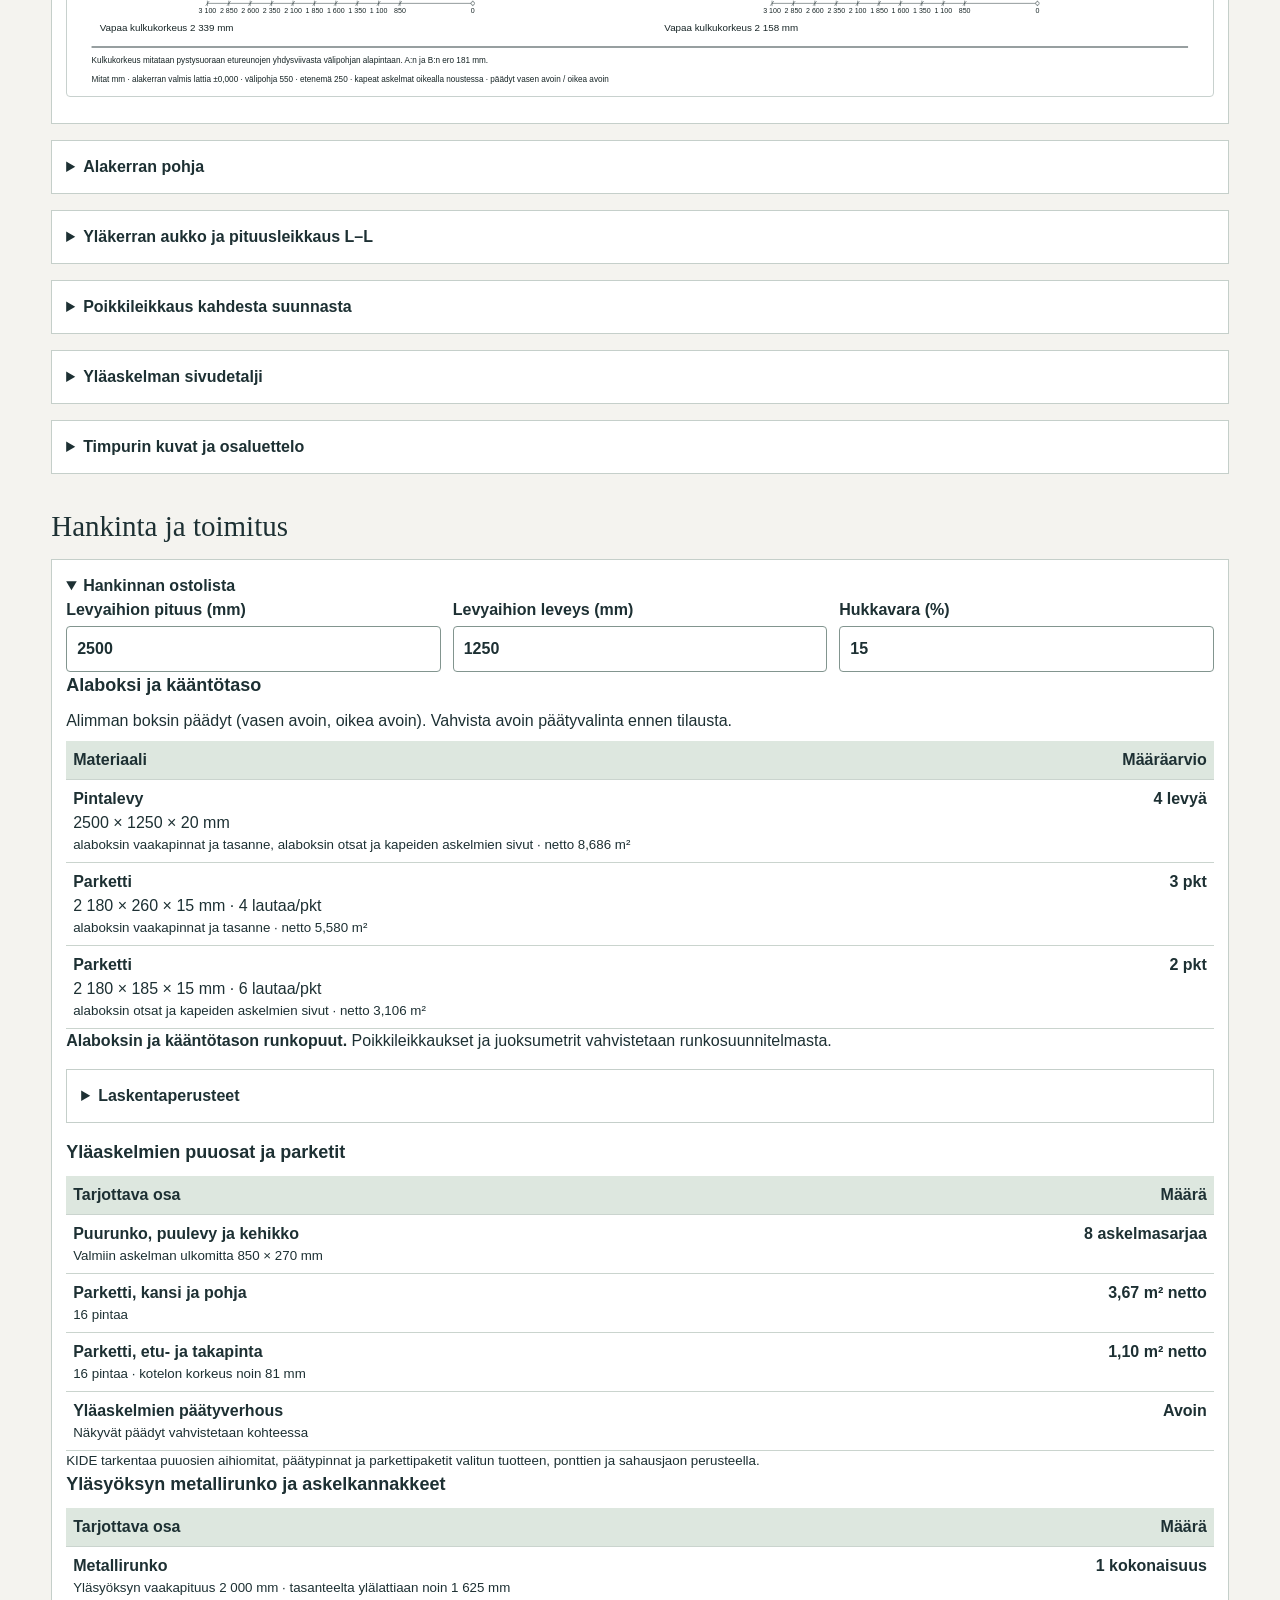
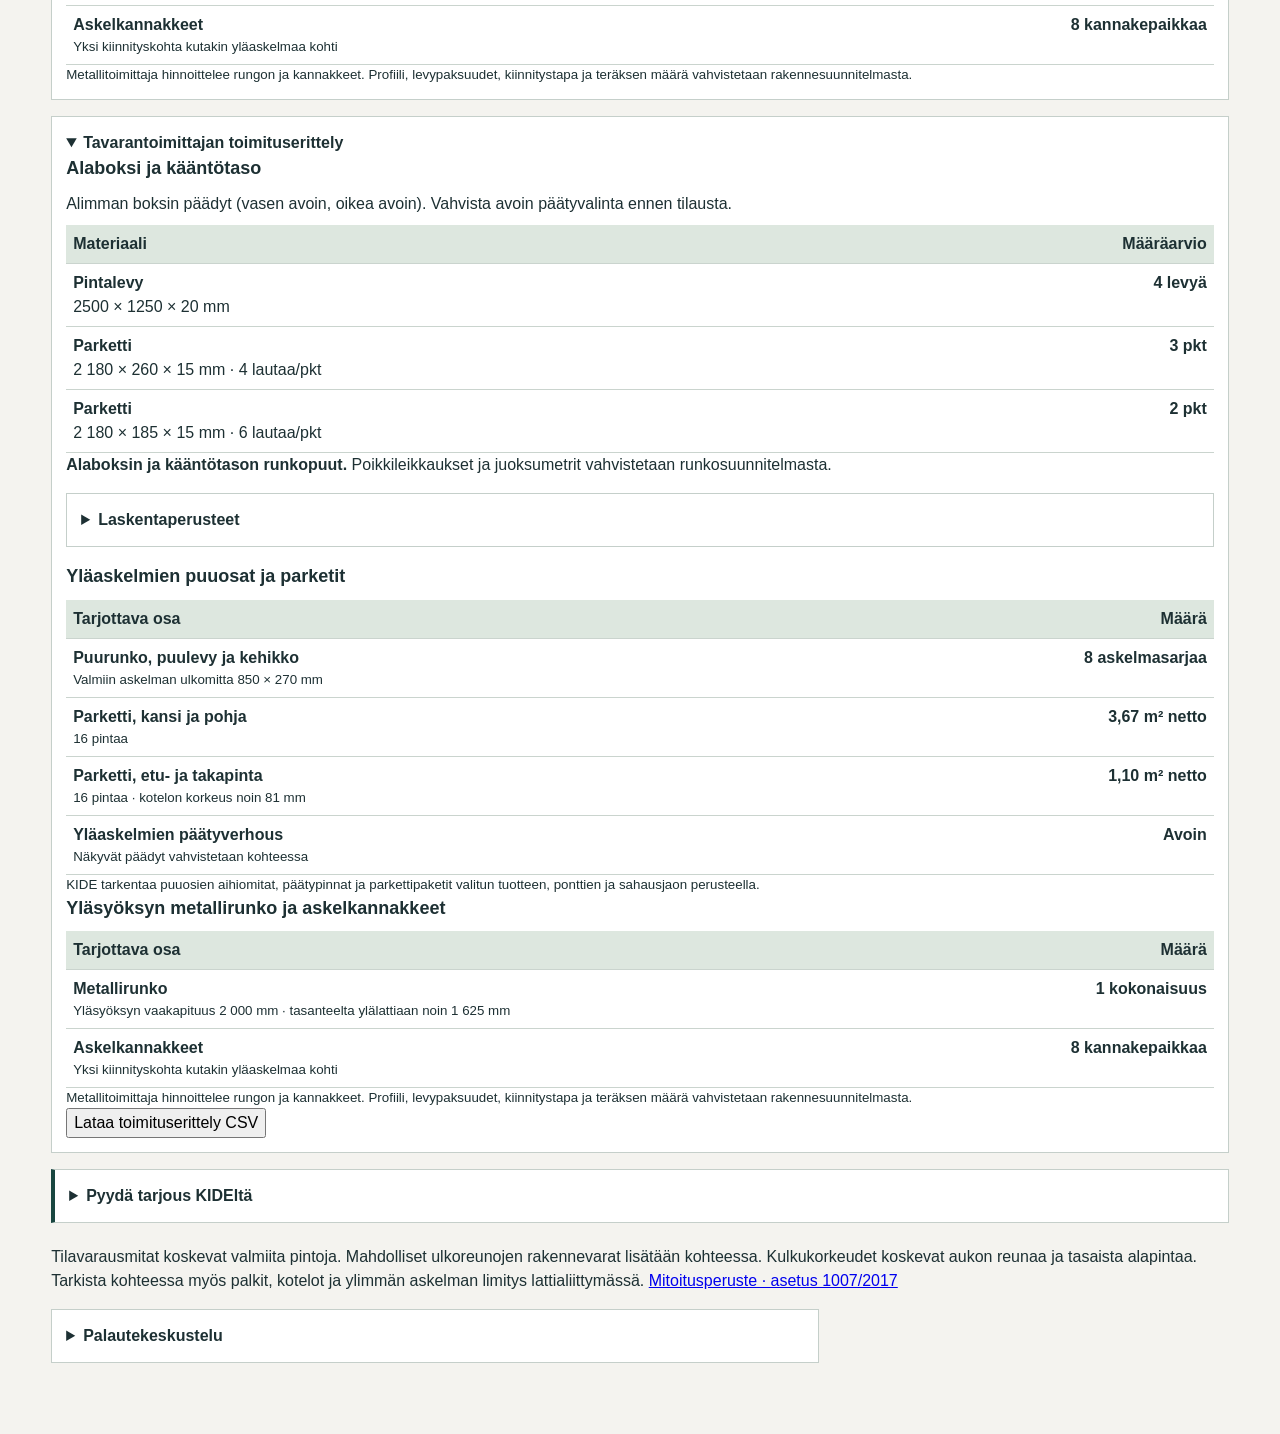
==== commit 293a37d2: "Request a KIDE quote for configurable stair materials and steelwork" ====
--- a/index.html
+++ b/index.html
@@ -28,7 +28,18 @@
 @media screen and (min-width:781px){.metrics{grid-template-columns:repeat(4,1fr)}}
 #stride{border-left:4px solid #194640;padding:.65rem .9rem;background:#e7eeeb;margin:0 0 1rem}#metrics{margin-bottom:.4rem}#goingDiagram svg{width:100%;min-width:0;height:auto;display:block} .goingField{grid-column:span 2;display:grid;grid-template-columns:minmax(100px,1fr) minmax(180px,2fr);gap:10px;align-items:center}#openingButtons span{display:block;font-size:.92em;font-weight:normal;margin-top:.4em}#openingButtons b{display:block}#downloads button{margin:.3rem;padding:.55rem} @media(max-width:600px){.goingField{grid-column:1/-1;grid-template-columns:1fr}.goingField svg{max-width:390px}}
 @media(max-width:480px){#applyGoing,.dismiss,#exportSupply,#printFrame{min-height:44px}}#strideBasis{background:transparent;border:0;padding:0;margin:.2rem 0 1rem}#strideBasis summary{font-weight:normal}#strideBasis p{margin:.4rem 0}.workNavigation{display:flex;flex-wrap:wrap;gap:4px 14px;margin:-8px 0 12px}.workNavigation a{display:inline-flex;align-items:center;min-height:44px;color:#194640;text-underline-offset:3px}@media print{.workNavigation{display:none}}
-</style><link rel="stylesheet" href="print-arkit.css?v=20261122-tiimi" media="print"><main><header><h1>Portaikon tilavaraus</h1><p>Asunnon sisäinen paluuporras · Arkkitehdin luonnos</p></header>
+#tarjous{border-left:4px solid #194640}
+#quoteForm{grid-template-columns:minmax(0,1fr);max-width:44rem;gap:.9rem}
+#quoteForm fieldset{min-width:0;margin:0;padding:.5rem .9rem;border:1px solid #82958f}
+#quoteForm legend{font-weight:bold}
+#quoteForm .quoteOption{display:flex;gap:.55rem;align-items:center;min-height:44px;font-weight:normal}
+#quoteForm .quoteOption input{width:auto;margin:0;accent-color:#194640}
+#quoteForm details,#quoteForm p{margin:0}
+#quotePreview{white-space:pre-line;overflow-wrap:anywhere}
+#quoteForm #quotePreview{margin-top:.7rem}
+#quoteSend{justify-self:start;padding:.65rem 1.2rem;border:0;border-radius:4px;background:#194640;color:white}
+#quoteSend:disabled{background:#52605d;cursor:default}
+</style><link rel="stylesheet" href="print-arkit.css?v=20261122-tyomaa" media="print"><main><header><h1>Portaikon tilavaraus</h1><p>Asunnon sisäinen paluuporras · Arkkitehdin luonnos</p></header>
 <form id="inputs" onsubmit="return false"><div><div class="measureTitle"><label for="storey">Kerroskorkeus (mm)</label><button class="helpDot" type="button" aria-label="Kerroskorkeuden mittauspinnat" aria-expanded="false" aria-controls="infoStorey">i</button></div><p hidden id="infoStorey">Mittaa alakerran valmiin lattian yläpinnasta yläkerran valmiin lattian yläpintaan.</p><input required type="number" min="1" step="1" id="storey" value="3250"></div>
 <div><div class="measureTitle"><label for="floor">Välipohjan kokonaispaksuus (mm)</label><button class="helpDot" type="button" aria-label="Välipohjan mittauspinnat" aria-expanded="false" aria-controls="infoFloor">i</button></div><p hidden id="infoFloor">Mittaa alakerran valmiista kattopinnasta yläkerran valmiin lattian yläpintaan. Mukaan kuuluvat myös katon ja lattian pintakerrokset.</p><input required type="number" min="1" max="3000" step="1" id="floor" value="550"></div>
 <div><div class="measureTitle"><label for="clearRoom">Vapaa huonekorkeus</label><button class="helpDot" type="button" aria-label="Vapaan huonekorkeuden mittauspinnat" aria-expanded="false" aria-controls="infoRoom">i</button></div><p hidden id="infoRoom">Alakerran valmiin lattian yläpinnasta valmiin katon alapintaan. Laskuri vähentää kerroskorkeudesta välipohjan kokonaispaksuuden.</p><output id="clearRoom" for="storey floor" aria-live="polite"></output></div><div class="goingField"><label>Etenemä (mm)<select id="going"><option>250</option><option>255</option><option>260</option><option>265</option><option>270</option></select></label><div id="goingDiagram"></div></div><label>Kapeat askelmat noustessa<select id="hand"><option value="left">Vasemmalla</option><option value="right" selected>Oikealla</option></select></label><fieldset style='grid-column:1/-1;min-width:0'><legend>Alimman boksin päädyt</legend><p>Katso portaita alhaalta ylöspäin.</p><div class='fields'><label>Vasemmalle päätykappale?<select id='end-left'><option value='open'>Avoin</option><option value='yes'>Kyllä</option><option value='no'>Ei</option></select></label><label>Oikealle päätykappale?<select id='end-right'><option value='open'>Avoin</option><option value='yes'>Kyllä</option><option value='no'>Ei</option></select></label></div></fieldset></form><details id="shareMenu"><summary>Jaa laskuri näillä valinnoilla</summary><div class="shareControls"><div id="shareQr"></div><div><p>Skannaa puhelimen kameralla tai kopioi linkki.</p><button type="button" id="copyShare">Kopioi linkki näillä valinnoilla</button> <span id="shareStatus" role="status"></span></div></div><label id="manualShare" hidden>Jaettava linkki<input id="shareUrl" readonly type="url"></label></details><details id="sitebox"><summary>Työmaan tarkemitat</summary><p>Mittaa korkeudet samasta alakerran valmiin lattian lähtötasosta ±0,000. Keskeneräisessä kohteessa siirrä suunnitellut valmiit pinnat korkomerkein. Mittaa tila useasta kohdasta ja syötä pienin vapaa leveys ja syvyys.</p><div class="fields">
@@ -38,7 +49,7 @@
 <label>Vapaa syvyys takaseinästä alapään tilarajaan (mm)<input id="siteD" type="number" step="1" min="1"></label></div>
 <label class="check"><input type="checkbox" id="measured"> Käytä työmaan korkoja kaikissa piirustuksissa ja runkotaulukossa</label><p id="siteReport" role="status"></p></details>
 <p id="error" class="err" role="status"></p><div id="results"><a class="feedbackJump" href="#feedback">Anna palautetta kuvasta</a><h2>Arkkitehdin piirustukset</h2><div class="metrics" id="metrics" aria-live="polite"></div><p id="stride" aria-live="polite"></p><details id="strideBasis"><summary>Askelrytmin mitoitusperuste</summary><p>Asuinhuoneiston sisäportaassa nousun enimmäismitta on 190 mm. <a href="https://admin.espoo.fi/sites/default/files/2021-10/Espoon%20esteett%C3%B6m%C3%A4n%20rakentamisen%20ohje_0.pdf">Espoon ohje</a> · <a href="https://www.finlex.fi/fi/lainsaadanto/2017/1007">Asetus 1007/2017, 4 §</a>.</p></details><fieldset id="strideReview" hidden><legend>Valitse etenemä</legend><p id="goingAdvice"></p><button type="button" id="applyGoing" hidden></button><label class="check"><input id="strideAck" type="checkbox"><span id="keepGoing"></span></label><small>Kuittaus koskee vain näitä mittoja.</small></fieldset>
-<button type="button" id="openChoices" aria-haspopup="dialog">Avaa arkkitehdin valintataulukko</button><dialog id="choiceDialog" aria-labelledby="choiceHeading"><button type="button" class="dismiss" autofocus>Sulje</button><h2 id="choiceHeading">Arkkitehdin valintataulukko</h2><p>Kaikki mitat millimetreinä. Valitse kerroskorkeus riviltä päivittääksesi piirustukset. Aukkopituudet mitataan valmiista takaseinästä.</p><div class="scroll"><table><thead><tr><th>Kerroskorkeus</th><th>Vapaa huonekorkeus</th><th>Nousut</th><th>Tila L × S</th><th>Yläsyöksyn aukko A/B</th><th>Alaboksin aukko A</th><th>Alaboksin aukko B</th><th>Vapaa korkeus A</th><th>Vapaa korkeus B</th></tr></thead><tbody id="rows"></tbody></table></div></dialog><details id="downloads"><summary>Lataa piirustukset ja tietomalli</summary><button type="button" id="printSheets">Tallenna A3-piirustukset PDF-tiedostoksi</button><button type="button" id="exportIfc">Lataa portaan tilavarausmalli (IFC4)</button><p>Valitse tulostusikkunassa Tallenna PDF-tiedostona. IFC sisältää portaan valmiin ulkomuodon millimetreinä.</p></details><section id="mobileOpenings" aria-label="Aukkojen vertailu"><h2>Valitse aukko</h2><div id="openingButtons"><button type="button" data-opening="A">A · Suorakaiteinen aukko<strong></strong></button><button type="button" data-opening="B">B · Porrastettu aukko<strong></strong></button></div><p id="openingFacts"></p><button type="button" id="openingZoom" aria-pressed="false">Suurenna mittakuva</button><div id="openingView"></div></section><section id="arkit"><details open id="sheet1"><summary>Arkki 1 · Portaikon valmiit mitat</summary><article id="ark1"></article></details><details open id="sheet2"><summary>Arkki 2 · A- ja B-aukkojen vertailu</summary><article id="ark2"></article></details></section><details id="alakerta"><summary>Alakerran pohja</summary><div class="grid"><figure id="lower"></figure><article id="dims"></article></div>
+<button type="button" id="openChoices" aria-haspopup="dialog">Avaa arkkitehdin valintataulukko</button><dialog id="choiceDialog" aria-labelledby="choiceHeading"><button type="button" class="dismiss" autofocus>Sulje</button><h2 id="choiceHeading">Arkkitehdin valintataulukko</h2><p>Kaikki mitat millimetreinä. Valitse kerroskorkeus riviltä päivittääksesi piirustukset. Aukkopituudet mitataan valmiista takaseinästä.</p><div class="scroll"><table><thead><tr><th>Kerroskorkeus</th><th>Vapaa huonekorkeus</th><th>Nousut</th><th>Tila L × S</th><th>Yläsyöksyn aukko A/B</th><th>Alaboksin aukko A</th><th>Alaboksin aukko B</th><th>Vapaa korkeus A</th><th>Vapaa korkeus B</th></tr></thead><tbody id="rows"></tbody></table></div></dialog><details id="downloads"><summary>Lataa piirustukset ja tietomalli</summary><button type="button" id="printSheets">Tallenna A3-piirustukset PDF-tiedostoksi</button><button type="button" id="exportIfc">Lataa portaan tilavarausmalli (IFC4)</button><p>Valitse tulostusikkunassa ISO A3, vaaka ja tallennus PDF-tiedostoksi. IFC sisältää portaan valmiin ulkomuodon millimetreinä.</p></details><section id="mobileOpenings" aria-label="Aukkojen vertailu"><h2>Valitse aukko</h2><div id="openingButtons"><button type="button" data-opening="A">A · Suorakaiteinen aukko<strong></strong></button><button type="button" data-opening="B">B · Porrastettu aukko<strong></strong></button></div><p id="openingFacts"></p><button type="button" id="openingZoom" aria-pressed="false">Suurenna mittakuva</button><div id="openingView"></div></section><section id="arkit"><details open id="sheet1"><summary>Arkki 1 · Portaikon valmiit mitat</summary><article id="ark1"></article></details><details open id="sheet2"><summary>Arkki 2 · A- ja B-aukkojen vertailu</summary><article id="ark2"></article></details></section><details id="alakerta"><summary>Alakerran pohja</summary><div class="grid"><figure id="lower"></figure><article id="dims"></article></div>
 </details><details id="pituudet"><summary>Yläkerran aukko ja pituusleikkaus L–L</summary><p>A ja B on kohdistettu samaan valmiiseen takaseinään. Nuoli portaassa osoittaa noususuunnan.</p><label>Aukkovaihtoehto<select id="choice"><option value="">Vertaa A:ta ja B:tä</option><option value="A">A · Suorakaiteinen aukko</option><option value="B">B · Porrastettu aukko</option></select></label><p id="chosen" aria-live="polite"></p><div class="grid" id="compare"></div>
 </details><details id="poikki"><summary>Poikkileikkaus kahdesta suunnasta</summary><p>C–C ja D–D ovat samassa kohdassa. Vastakkaiset katsesuunnat osoittavat, kummalla puolella kapea askelma ja yläsyöksy sijaitsevat.</p><div class="grid" id="cross"></div>
 </details><details id="ylaaskelman-leikkaus"><summary>Yläaskelman sivudetalji</summary><div class="grid"><figure id="detail"></figure><article id="levels"></article></div></details>
@@ -46,7 +57,31 @@
 <details id="carpenter"><summary>Timpurin kuvat ja osaluettelo</summary><article id="end-preview"><h3>Alimman boksin päätykappaleet</h3><div class="panelPair"><div id="end-front"></div><section><h4>Osaluettelo · päätykappaleet</h4><div id="end-list" aria-live="polite"></div></section></div></article><section><h2>Alaboksin runkopinnat</h2><p>Rungon yläpinnan korko saadaan vähentämällä valmiista askelpinnasta parketti ja pintalevy. Otsapinnassa vähennys tehdään vaakasuunnassa kohti takaseinää. Molemmille pinnoille voi valita eri kerrokset.</p>
 <div class="grid"><article><h3>Askelpinta</h3><label>Alaboksin pintalevy (mm)<select id="topBoard"><option>15</option><option>18</option><option selected>20</option></select></label><label>Parketin koko paksuus (mm)<input id="topWood" type="number" min="1" step="1" value="15"></label></article><article><h3>Otsapinta</h3><label>Alaboksin pintalevy (mm)<select id="frontBoard"><option>15</option><option>18</option><option selected>20</option></select></label><label>Parketin koko paksuus (mm)<input id="frontWood" type="number" min="1" step="1" value="15"></label></article></div><p>Pintalevyn lähtöoletus on 20 mm. Varmista parketin koko paksuus kohteen laudasta.</p>
 <p>Tuote-esimerkkejä ovat Timberwise Lehtikuusi 14 mm sekä Kährs Tammi Olof 15 mm. Pintasäle sisältyy kokonaispaksuuteen. <a href="https://timberwise.fi/tuote/lehtikuusi/">Timberwisen tuotetiedot</a> · <a href="https://www.kahrs.com/api/Tds/Pdf?e=4754&amp;l=fi-FI&amp;n=151N7BEKFWKW240&amp;room=">Kährsin tuotekortti</a></p>
-<p id="frameNote"></p><details open><summary>Timpurin runkoarkki</summary><section id="runkoarkki"><div id="narrowSection" hidden></div><div class="sheettools"><button type="button" id="sheetZoom" aria-pressed="false">Suurenna piirustus</button></div><div id="sheetScroll"><div id="assemblySheet"></div></div></section></details><details><summary>Rungon erilliset mittakuvat</summary><div class="pairscroll" id="runkopari"><div class="sectionpair"><article id="runko"><h3>Rungon pituusleikkaus M–M</h3><div id="frameDrawing"></div><p>Vaakamitat valmiista takaseinästä. Korkeudet alakerran valmiista lattiasta. Mitat millimetreinä.</p></article><article id="runkopoikki"><h3>Rungon mittakuva edestä</h3><div id="crossFrame"></div><p>Katse alapäästä takaseinään. Kaikki näkyvät rungon reunat 0,25 mm. Korkeudet valmiista lattiasta.</p><p id="crossBasis"></p></article></div></div></details></section></details><section id="materials"><h2>Hankinta ja toimitus</h2><details open><summary>Hankinnan ostolista</summary><div id="buy"></div></details><details open><summary>Tavarantoimittajan toimituserittely</summary><div id="supply"></div><button type="button" id="exportSupply">Lataa toimituserittely CSV</button></details></section><footer>Tilavarausmitat koskevat valmiita pintoja. Mahdolliset ulkoreunojen rakennevarat lisätään kohteessa. Kulkukorkeudet koskevat aukon reunaa ja tasaista alapintaa. Tarkista kohteessa myös palkit, kotelot ja ylimmän askelman limitys lattialiittymässä. <a href="https://www.finlex.fi/fi/lainsaadanto/2017/1007">Mitoitusperuste · asetus 1007/2017</a></footer></div><details id="feedback"><summary>Palautekeskustelu</summary>
+<p id="frameNote"></p><details open><summary>Timpurin runkoarkki</summary><section id="runkoarkki"><div id="narrowSection" hidden></div><div class="sheettools"><button type="button" id="sheetZoom" aria-pressed="false">Suurenna piirustus</button></div><div id="sheetScroll"><div id="assemblySheet"></div></div></section></details><details><summary>Rungon erilliset mittakuvat</summary><div class="pairscroll" id="runkopari"><div class="sectionpair"><article id="runko"><h3>Rungon pituusleikkaus M–M</h3><div id="frameDrawing"></div><p>Vaakamitat valmiista takaseinästä. Korkeudet alakerran valmiista lattiasta. Mitat millimetreinä.</p></article><article id="runkopoikki"><h3>Rungon mittakuva edestä</h3><div id="crossFrame"></div><p>Katse alapäästä takaseinään. Kaikki näkyvät rungon reunat 0,25 mm. Korkeudet valmiista lattiasta.</p><p id="crossBasis"></p></article></div></div></details></section></details><section id="materials"><h2>Hankinta ja toimitus</h2><details open><summary>Hankinnan ostolista</summary><div id="buy"></div></details><details open><summary>Tavarantoimittajan toimituserittely</summary><div id="supply"></div><button type="button" id="exportSupply">Lataa toimituserittely CSV</button></details>
+<details id="tarjous">
+<summary>Pyydä tarjous KIDEltä</summary>
+<p>Valitse toimituserät. Portaikon mitat ja valittujen erien määräarviot tulevat mukaan.</p>
+<form id="quoteForm" method="post" action="https://docs.google.com/forms/d/e/1FAIpQLSeo2rHaoUPEGuiwwnBsuAd-qj6AQZ9IZlX28a5T8Y8l7QjO5w/formResponse" target="_blank" rel="noopener noreferrer">
+  <fieldset id="quoteScopes"><legend>Mistä pyydät tarjouksen?</legend>
+    <label class="quoteOption"><input type="checkbox" value="lower" checked> Alaboksi ja kääntötaso · runkopuut, pintalevyt ja parketit</label>
+    <label class="quoteOption"><input type="checkbox" value="upper" checked> Yläaskelmat · puuosat ja parketit</label>
+    <label class="quoteOption"><input type="checkbox" value="steel" checked> Yläsyöksyn metallirunko ja askelkannakkeet</label>
+  </fieldset>
+  <fieldset id="quoteParquet"><legend>Oletko jo valinnut parketin?</legend>
+    <label class="quoteOption"><input id="quoteChosen" type="radio" name="parquetMode" value="chosen" required> Olen valinnut parketin</label>
+    <label class="quoteOption"><input id="quoteSuggest" type="radio" name="parquetMode" value="suggest" required> Toivon KIDEn tuote-ehdotusta</label>
+  </fieldset>
+  <label id="quoteProductLabel" hidden>Valitun parketin nimi tai tuotekoodi<input id="quoteProduct" type="text" maxlength="160" disabled></label>
+  <label>Sähköposti tai puhelinnumero vastausta varten<input id="quoteContact" type="text" name="entry.1183719507" maxlength="180" required></label>
+  <details><summary>Katso lähetettävät mitat ja määrät</summary><p id="quotePreview"></p></details>
+  <input type="hidden" id="quoteMaterials" name="entry.1090514694">
+  <input type="hidden" id="quotePreference" name="entry.354014929">
+  <p id="quoteIssue" role="status" hidden></p>
+  <button type="submit" id="quoteSend" disabled>Lähetä tarjouspyyntö</button>
+  <small>Kuittaus avautuu uuteen välilehteen. KIDE käyttää yhteystietoasi tarjouspyyntöön vastaamiseen.</small>
+</form>
+</details>
+</section><footer>Tilavarausmitat koskevat valmiita pintoja. Mahdolliset ulkoreunojen rakennevarat lisätään kohteessa. Kulkukorkeudet koskevat aukon reunaa ja tasaista alapintaa. Tarkista kohteessa myös palkit, kotelot ja ylimmän askelman limitys lattialiittymässä. <a href="https://www.finlex.fi/fi/lainsaadanto/2017/1007">Mitoitusperuste · asetus 1007/2017</a></footer></div><details id="feedback"><summary>Palautekeskustelu</summary>
 <p>Missä kuvassa huomasit virheen tai mitä muuttaisit? Viestisi menee laskurin kehittäjälle.</p>
 <div id="feedbackHistory" aria-label="Tämän käynnin viestit"></div>
 <form id="feedbackForm" method="post" action="https://docs.google.com/forms/d/e/1FAIpQLSfdCbaVCbprC9l2OoBw_eStLkESyYojKCtVgdwmDmy-QO8Ihw/formResponse?embedded=true" target="feedbackReceipt">
@@ -55,7 +90,7 @@
 <input type="hidden" name="entry.497987231" id="feedbackPayload"><a id="feedbackAttachment" href="https://docs.google.com/forms/d/e/1FAIpQLSd4msn92tCHcH9Jy_EyBPh6xHZ8fvRgyrN36X5B2xtVgenZsw/viewform" target="_blank" rel="noopener">Lisää kuvakaappaus tai tiedosto</a><small>Rajaa kuvakaappaus piirustukseen. Peitä asiakkaan nimi ja kohteen osoite ennen lähettämistä.</small><small>Liite avataan Google-lomakkeella. Kirjaudu Googleen, valitse tiedosto ja lähetä viesti siellä. Pelkän tekstin voit lähettää tästä ilman kirjautumista.</small><button type="submit">Lähetä tekstipalaute</button></form>
 <div id="feedbackAck" hidden><p>Vastaanottajan kuittaus</p><iframe name="feedbackReceipt" title="Google Formsin vastaus lähetykseen" style="width:100%;height:12rem;border:0"></iframe></div>
 <a href="https://docs.google.com/forms/d/e/1FAIpQLSfdCbaVCbprC9l2OoBw_eStLkESyYojKCtVgdwmDmy-QO8Ihw/viewform" target="_blank" rel="noopener">Avaa palautelomake erikseen</a></details></main>
-<script defer src="siirtymat.js?v=20261122-tiimi"></script><script src="porras-ifc.js?v=20261122-tiimi"></script><script src="qrcode.js"></script><script src="arkkitehti.js?v=20261122-tiimi"></script><script src="materials.js?v=20261122-tiimi"></script><script>
+<script defer src="siirtymat.js?v=20261122-tarjous"></script><script src="porras-ifc.js?v=20261122-tyomaa"></script><script src="qrcode.js"></script><script src="arkkitehti.js?v=20261122-tyomaa"></script><script src="tarjous.js?v=20261122-1"></script><script src="materials.js?v=20261122-tarjous"></script><script>
 'use strict';
 const el=id=>document.getElementById(id);
 const num=(v,p=0)=>v.toLocaleString('fi-FI',{minimumFractionDigits:p,maximumFractionDigits:p});
@@ -266,7 +301,7 @@
 function frameSectionWidth(m){
  return Math.min(150,87000/(182+m.H/2*730/m.depth));
 }
-function drawAssemblySheet(m,top,front){
+function drawAssemblySheet(m,top,front,siteWarning){
  const panel=el('assemblySheet'), width=1800,narrow=850-front.total, depth=m.depth-front.total;
  const right=el('hand').value==='right', sign=right?-1:1;
  const at=i=>depth-(i-1)*m.going, z=i=>i*m.rise-top.total;
@@ -369,9 +404,11 @@
  txt(222,184,'Rungon pituusleikkaus M–M',4.4,'start');inset('frameDrawing',214,187);
  out.push('</g>');
  line(10,277,410,277,.25);
- txt(10,284,'Leikattu reuna 0,50 mm   ·   Näkyvä reuna 0,25 mm   ·   Mittaviiva 0,13 mm',3.2,'start');
- txt(208,284,'Kapeat askelmat '+(right?'oikealla':'vasemmalla')+' noustessa · päädyt '+sheetEndSelection(),3.2,'start');
- txt(10,291,'Vaakalevy '+num(top.board)+' + parketti '+num(top.wood)+' mm   ·   Otsalevy '+num(front.board)+' + parketti '+num(front.wood)+' mm   ·   Kapean sivun pintakerros oletettu otsan mukaiseksi.',3,'start');
+ const legendY=siteWarning?282:284, layersY=siteWarning?288:291;
+ txt(10,legendY,'Leikattu reuna 0,50 mm   ·   Näkyvä reuna 0,25 mm   ·   Mittaviiva 0,13 mm',3.2,'start');
+ txt(208,legendY,'Kapeat askelmat '+(right?'oikealla':'vasemmalla')+' noustessa · päädyt '+sheetEndSelection(),3.2,'start');
+ txt(10,layersY,'Vaakalevy '+num(top.board)+' + parketti '+num(top.wood)+' mm   ·   Otsalevy '+num(front.board)+' + parketti '+num(front.wood)+' mm   ·   Kapean sivun pintakerros oletettu otsan mukaiseksi.',3,'start');
+ if(siteWarning)txt(10,294,siteWarning,3.2,'start');
  panel.innerHTML='<svg xmlns="http://www.w3.org/2000/svg" viewBox="0 0 420 297" role="img" aria-label="Alaboksin rungon pohja, pituusleikkaus ja etukuva samalla arkilla">'+out.join('')+'</svg>';
 }
 el('sheetZoom').addEventListener('click',()=>{
@@ -379,14 +416,27 @@
  el('sheetZoom').setAttribute('aria-pressed',String(on));el('sheetZoom').textContent=on?'Sovita arkki':'Suurenna piirustus';
 });
 
-function updateWorkshop(m){
+function siteSpaceCheck(m){
+ const messages=[],deficits=[];
+ for(const [id,required,label] of [['siteW',1800,'leveydessä'],['siteD',m.depth,'syvyydessä']]){
+  const value=readField(id);
+  if(!Number.isFinite(value))continue;
+  if(!Number.isInteger(value)||value<=0){
+   messages.push('Anna mitta '+label+' positiivisina kokonaisina millimetreinä.');
+   continue;
+  }
+  const delta=value-required,amount=num(Math.abs(delta))+' mm '+label;
+  messages.push((delta<0?'Tilaa puuttuu ':'Varausta jäljellä ')+amount+'.');
+  if(delta<0)deficits.push(amount);
+ }
+ return {messages,warning:deficits.length?'Työmaalta puuttuu '+deficits.join(' ja ')+'.':''};
+}
+function updateWorkshop(m,siteFit){
  const top=layers('top'),front=layers('front'),fmt=v=>Number.isFinite(v)?num(v):'—';
  frameCanBePrinted=frameLayersFit(m,top,front);
  updateApproval();
 
- const checks=[['siteW',1800,'leveydessä'],['siteD',m.depth,'syvyydessä']].map(([id,nom,label])=>{
-  const v=readField(id);if(!Number.isFinite(v))return '';if(!Number.isInteger(v)||v<=0)return 'Anna mitta '+label+' positiivisina kokonaisina millimetreinä.';const delta=v-nom;return (delta<0?'Tilaa puuttuu ':'Varausta jäljellä ')+fmt(Math.abs(delta))+' mm '+label+'.';
- }).filter(Boolean);
+ const checks=siteFit.messages;
  el('siteReport').textContent=(el('measured').checked?'Työmaamitoista laskettu välipohja '+fmt(m.floor)+' mm. ':'Suunnittelumitat käytössä. ')+checks.join(' ');
  updateMaterials(m,top,front,checks);
  el('frameNote').textContent=(el('measured').checked?'Työmaan korkoihin sovitetut runkopinnat. ':'Suunnittelukorkoihin perustuvat alustavat runkopinnat. ')+(top?'Vaakapinnan vähennys '+fmt(top.total)+' mm. ':'Anna vaakapinnan paksuus kokonaisina millimetreinä. ')+(front?'Otsapinnan vähennys '+fmt(front.total)+' mm.':'Anna otsapinnan paksuus kokonaisina millimetreinä.');
@@ -400,7 +450,7 @@
  }
  el('narrowSection').innerHTML=longFrameSection(m,top,front,false);
  el('frameDrawing').innerHTML=longFrameSection(m,top,front,true);
- frameCrossSection(m,top,front);drawAssemblySheet(m,top,front);
+ frameCrossSection(m,top,front);drawAssemblySheet(m,top,front,siteFit.warning);
 }
 function longFrameSection(m,top,front,wideSide){
  const fmt=v=>num(v);
@@ -482,7 +532,7 @@
 }
 const framePrintButton=document.createElement('button');
 framePrintButton.type='button';framePrintButton.id='printFrame';
-framePrintButton.textContent='Tallenna timpurin runkoarkki PDF-tiedostoksi';
+framePrintButton.textContent='Tallenna runkoarkki PDF-tiedostoksi (A3, vaaka)';
 el('sheetZoom').after(framePrintButton);
 const frameHeightNotice=document.createElement('span');
 frameHeightNotice.setAttribute('role','status');
@@ -618,13 +668,15 @@
  updateShareQr();
  el('goingDiagram').innerHTML=goingDiagram(Number(el('going').value));
  if(issues.length){
+  setQuoteBasis(null,issues.join(' '));
   reviewDimensions='';el('strideAck').checked=false;frameCanBePrinted=false;
   for(const id of ['printSheets','printFrame','exportIfc','exportSupply'])el(id).disabled=true;
   el('exportSupply').onclick=null;
   return;
  }
  const going=Number(el('going').value);
- const m=model(room,floor,going);drawArchitectSheets(m,right,el('choice').value);renderEndPanels(m,right);
+ const m=model(room,floor,going),siteFit=siteSpaceCheck(m);
+ drawArchitectSheets(m,right,el('choice').value,siteFit.warning);renderEndPanels(m,right);
  el('metrics').innerHTML='<div>Tilavaraus, leveys × syvyys<b>1 800 × '+num(m.depth)+' mm</b></div><div>Kerroskorkeus<b>'+num(m.H)+' mm</b></div><div>Etenemä<b>'+m.going+' mm</b></div><div>Yksi nousu<b>'+num(m.rise,1)+' mm</b></div>';
  el('lower').innerHTML=plan(m,right,'ala');
  el('dims').innerHTML='<h3>Alaboksi ja kääntötaso</h3><p>Kapeat askelmat '+(right?'oikealla':'vasemmalla')+' alhaalta noustaessa. Kääntötaso on puolessa kerroskorkeudessa.</p><p><b>Leveys</b> 850 + 100 + 850 = 1 800 mm. Keskimmäinen 100 mm on kaidevara.</p><p><b>Tasannesyvyys</b> yläsyöksyn valmiista lähtöreunasta takaseinään 850 mm, alaboksin kohdalla '+num(m.landing)+' mm.</p><p><b>Alaboksin siirto</b> '+m.going+' mm. Syöksyn vaakapituus '+num(m.run)+' mm. Leveiden askelmien väli kulkusuunnassa '+num(2*m.going)+' mm, kapean askelman etenemä '+m.going+' mm.</p><small>Yhtenäinen nuoli osoittaa nousun, katkoviiva yläpuolisen askelman ja pistekatkoviiva leikkaustason. C ja D katsovat vastakkaisiin suuntiin.</small>';
@@ -649,7 +701,7 @@
  if(stride<620 && Math.round(stride)===620)rhythmResult='→ alle 620 mm';
  if(stride>640 && Math.round(stride)===640)rhythmResult='→ yli 640 mm';
  el('stride').innerHTML='<b>Askelrytmi · 2 × nousu + etenemä</b><br>2 × '+num(m.rise,1)+' + '+m.going+' '+rhythmResult+'. '+(stride>=620&&stride<=640?'Ohjeen vertailuvälillä.':'Ohjeen vertailuvälin ulkopuolella.')+' Tavoite 630 mm · ohjeellinen vertailuväli 620–640 mm.';
- updateWorkshop(m);yhtenaistaViivat();markChoice();mobileOpenings(m);
+ updateWorkshop(m,siteFit);yhtenaistaViivat();markChoice();mobileOpenings(m);
  el('rows').innerHTML=Array.from(heights).sort((a,b)=>a-b).map(v=>{let q=model(v,floor,going);return '<tr aria-current="'+(v===room)+'"><td><button type="button" class="pick" '+(site?'disabled ':'')+'data-height="'+q.H+'">'+num(q.H)+'</button></td>'+[num(v),q.n+' + '+q.n,'1 800 × '+num(q.depth),num(q.A),num(q.A),num(q.B),...['A','B'].map(k=>headroomLabel(q,k)+(headroomOk(q,k)?'':' · alitus'))].map(s=>'<td>'+s+'</td>').join('')+'</tr>'}).join('');
 }
 el('openChoices').addEventListener('click',()=>el('choiceDialog').showModal());
@@ -659,6 +711,7 @@
 el('inputs').addEventListener('input',render);el('inputs').addEventListener('change',render);
 el('rows').addEventListener('click',e=>{let b=e.target.closest('button[data-height]');if(b){el('storey').value=b.dataset.height;render();el('choiceDialog').close();el('sheet1').open=el('sheet2').open=true;el('sheet1').scrollIntoView()}});
 initStockControls();
+initQuoteForm();
 const shareFields={
  etenema:'going',kerroskorkeus:'storey',valipohja:'floor',katisyys:'hand',vasen:'end-left',oikea:'end-right',
  aukko:'choice',kerros:'siteH',vapaaKorkeus:'siteRoom',leveys:'siteW',syvyys:'siteD',
@@ -700,7 +753,7 @@
 }
 function selectedUrl(){
  const url=new URL(location.pathname,location.origin);
- if(["#arkit","#runkoarkki","#buy","#supply"].includes(location.hash))url.hash=location.hash;
+ if(["#arkit","#runkoarkki","#buy","#supply","#tarjous"].includes(location.hash))url.hash=location.hash;
  for(const [key,id] of Object.entries(shareFields)){
   const field=el(id);
   if(field.value===''&&unfinishedWorkFields.has(id)&&!field.validity.badInput){
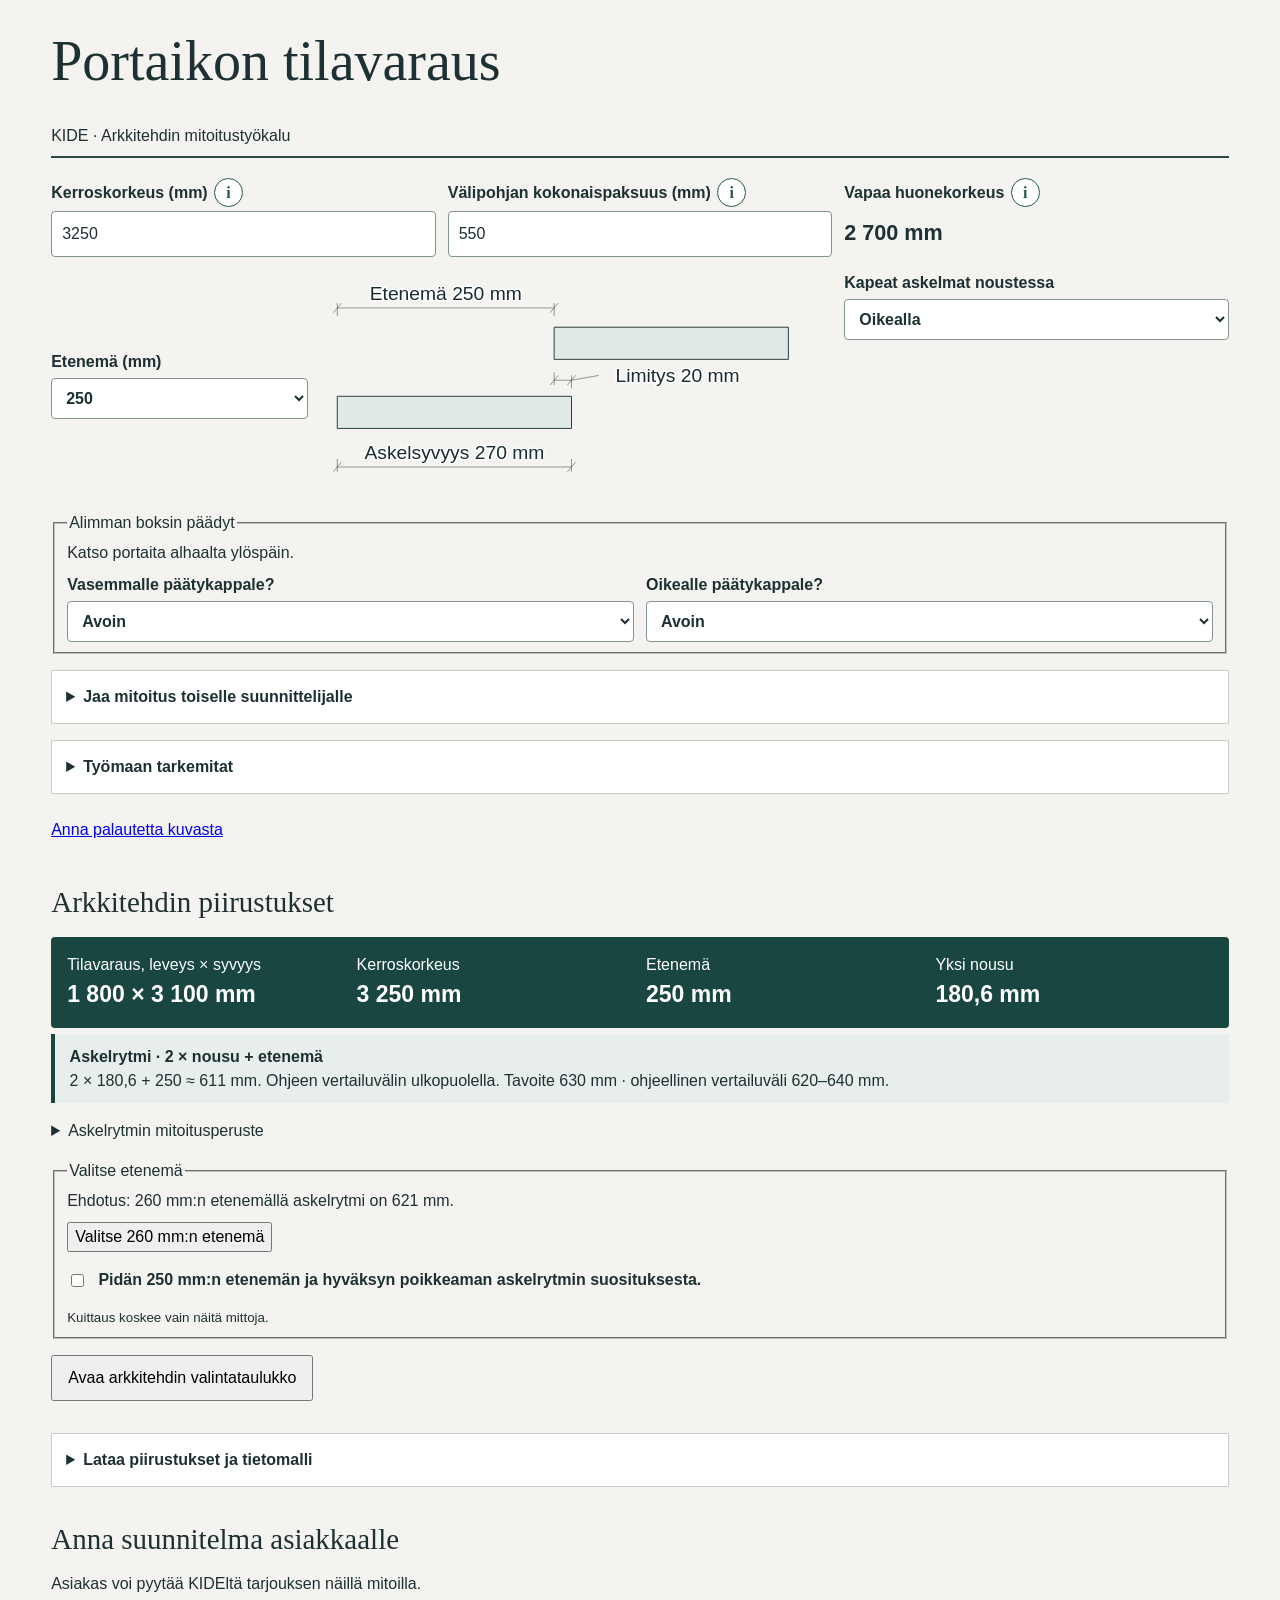
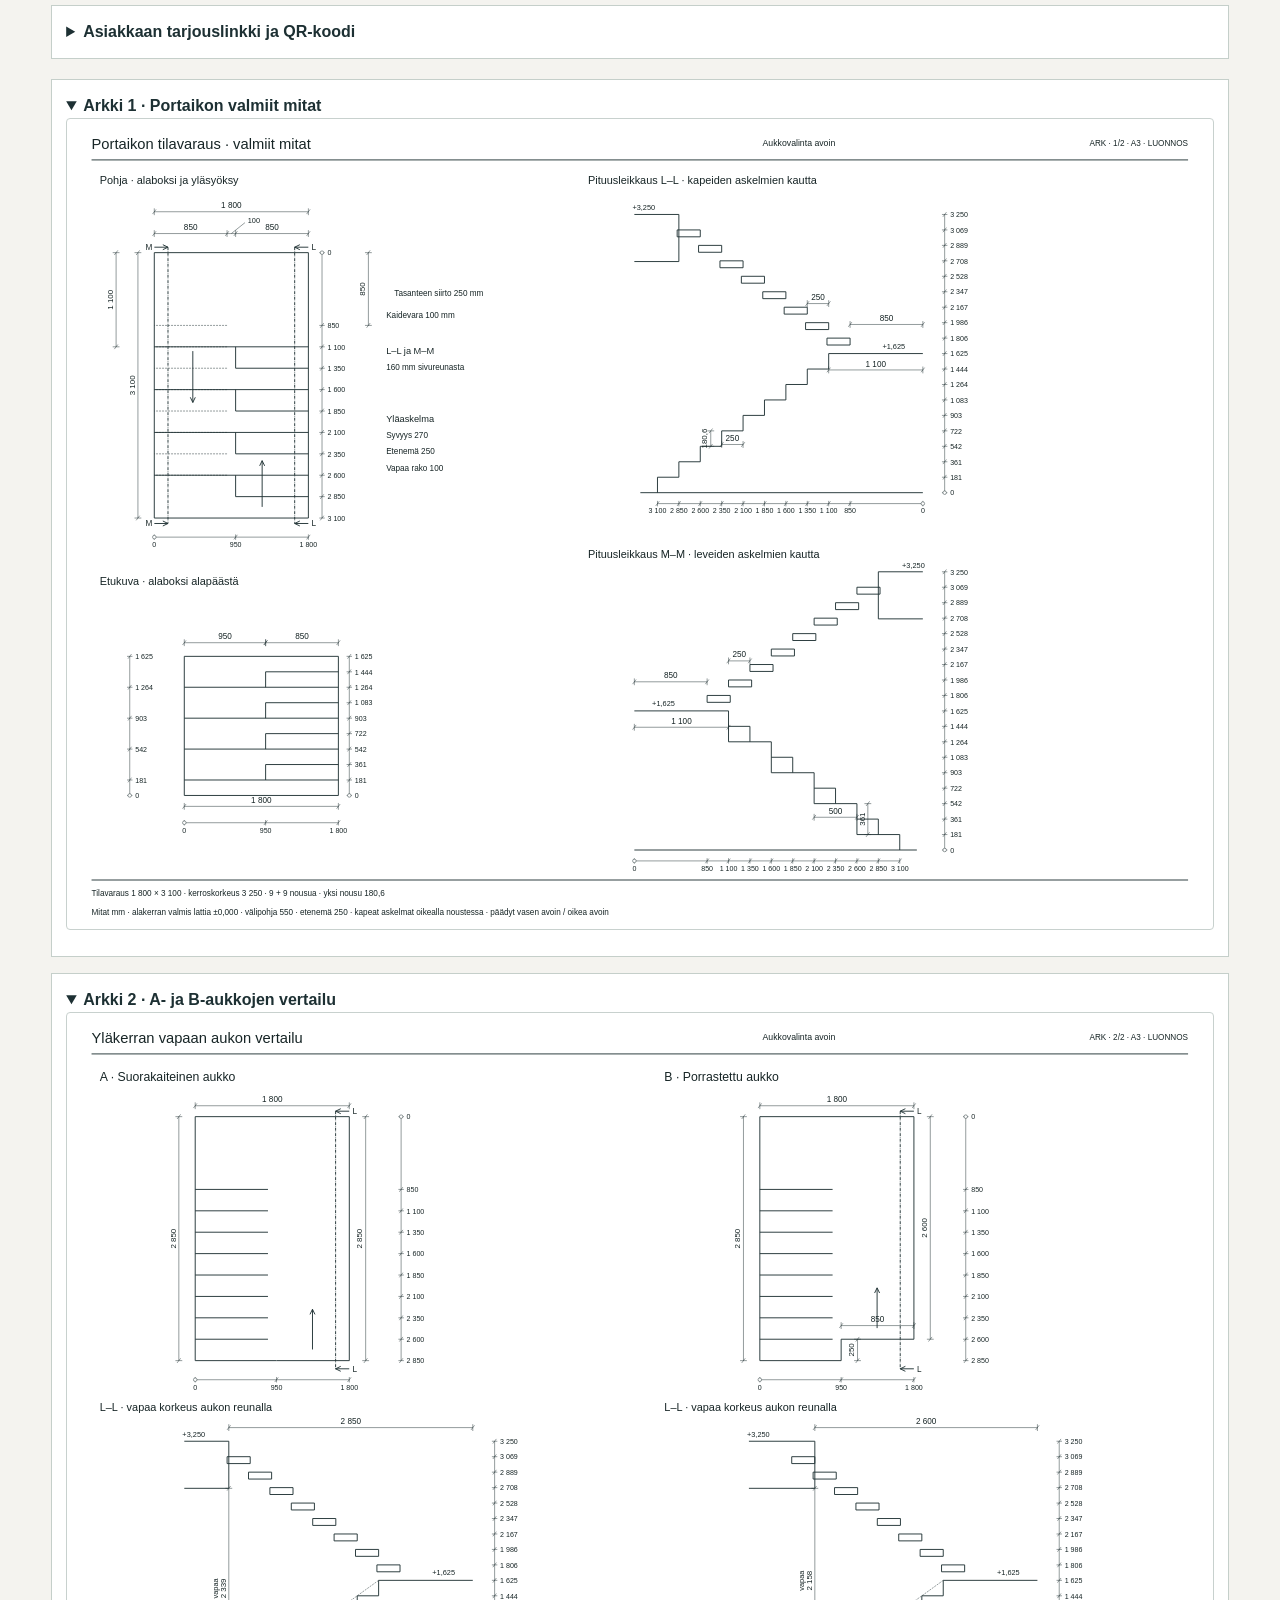
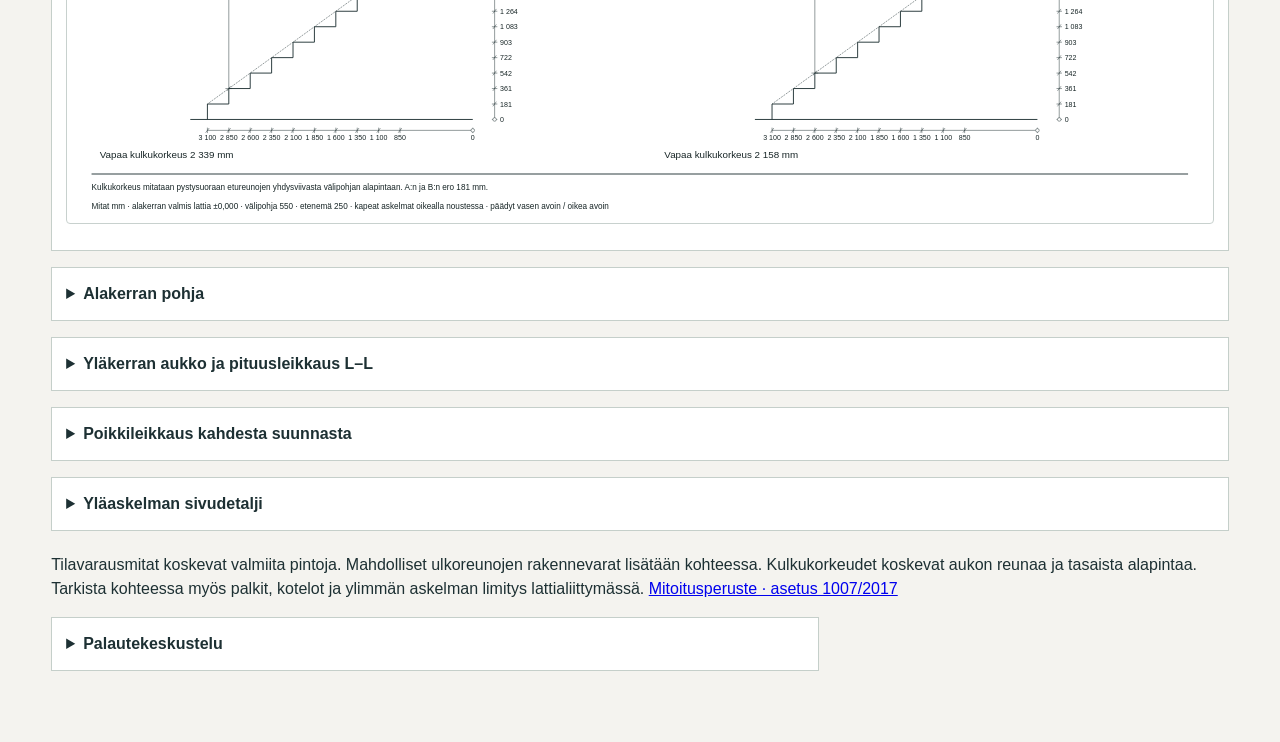
==== commit 6b2b57f3: "Erota arkkitehdin mitoitus ja asiakkaan tarjouspyyntö" ====
--- a/index.html
+++ b/index.html
@@ -1,15 +1,15 @@
-<!doctype html>
-<html lang="fi"><meta charset="utf-8"><meta name="viewport" content="width=device-width,initial-scale=1"><title>Portaikon tilavaraus | Arkkitehdin laskuri</title>
-<style>
-*{box-sizing:border-box}body{margin:0;color:#1d3033;background:#f4f3ef;font:16px/1.5 'Source Sans 3',Arial,sans-serif}main{max-width:1380px;margin:auto;padding:30px clamp(12px,4vw,60px) 55px}h1,h2,h3,p{margin:0 0 .55em}h1{font:500 clamp(32px,5vw,56px)/1.12 Georgia,serif}h2{font:500 29px Georgia,serif;margin-top:36px}h3{font-size:18px}header{border-bottom:2px solid #314746;margin-bottom:20px}form,.grid,.metrics{display:grid;gap:12px;grid-template-columns:repeat(3,minmax(0,1fr))}label{font-weight:bold}input,select{display:block;width:100%;padding:10px;margin-top:4px;font:inherit;background:white;color:inherit;border:1px solid #82958f;border-radius:4px}.metrics{margin:18px 0;background:#194640;color:white;border-radius:4px;padding:16px}.metrics b{display:block;font-size:23px}.grid{grid-template-columns:1fr 1fr}article,figure{min-width:0;margin:0;padding:15px;background:white;border:1px solid #c8d1ce;border-radius:4px}svg{display:block;width:100%;height:auto}svg text{font-family:Arial,sans-serif;fill:#182c30;text-anchor:middle;paint-order:stroke;stroke:white;stroke-width:2px;stroke-linejoin:round}table{width:100%;border-collapse:collapse;background:white;font-variant-numeric:tabular-nums}td,th{padding:7px;text-align:right;border-bottom:1px solid #cad4ce}thead{background:#dde7df}tr[aria-current=true]{background:#dbece3;font-weight:bold}.scroll{overflow:auto}button{font:inherit;cursor:pointer}button.pick{border:0;color:#174d40;background:transparent;text-decoration:underline}button:focus-visible,input:focus-visible,select:focus-visible{outline:3px solid #32836e}small{display:block}.err{color:#8a3020}footer{margin-top:22px} @media(max-width:780px){.grid{grid-template-columns:1fr}.metrics{grid-template-columns:1fr 1fr}.metrics b{font-size:19px}form{grid-template-columns:1fr 1fr}main{padding:18px 10px}article,figure{padding:8px}}@media print{body{background:white}main{padding:0}figure,article,tr{break-inside:avoid}.grid{grid-template-columns:1fr 1fr}}
+<!doctype html>
+<html lang="fi"><meta charset="utf-8"><meta name="viewport" content="width=device-width,initial-scale=1"><title>Portaikon tilavaraus | Arkkitehdin laskuri</title>
+<style>
+*{box-sizing:border-box}body{margin:0;color:#1d3033;background:#f4f3ef;font:16px/1.5 'Source Sans 3',Arial,sans-serif}main{max-width:1380px;margin:auto;padding:30px clamp(12px,4vw,60px) 55px}h1,h2,h3,p{margin:0 0 .55em}h1{font:500 clamp(32px,5vw,56px)/1.12 Georgia,serif}h2{font:500 29px Georgia,serif;margin-top:36px}h3{font-size:18px}header{border-bottom:2px solid #314746;margin-bottom:20px}form,.grid,.metrics{display:grid;gap:12px;grid-template-columns:repeat(3,minmax(0,1fr))}label{font-weight:bold}input,select{display:block;width:100%;padding:10px;margin-top:4px;font:inherit;background:white;color:inherit;border:1px solid #82958f;border-radius:4px}.metrics{margin:18px 0;background:#194640;color:white;border-radius:4px;padding:16px}.metrics b{display:block;font-size:23px}.grid{grid-template-columns:1fr 1fr}article,figure{min-width:0;margin:0;padding:15px;background:white;border:1px solid #c8d1ce;border-radius:4px}svg{display:block;width:100%;height:auto}svg text{font-family:Arial,sans-serif;fill:#182c30;text-anchor:middle;paint-order:stroke;stroke:white;stroke-width:2px;stroke-linejoin:round}table{width:100%;border-collapse:collapse;background:white;font-variant-numeric:tabular-nums}td,th{padding:7px;text-align:right;border-bottom:1px solid #cad4ce}thead{background:#dde7df}tr[aria-current=true]{background:#dbece3;font-weight:bold}.scroll{overflow:auto}button{font:inherit;cursor:pointer}button.pick{border:0;color:#174d40;background:transparent;text-decoration:underline}button:focus-visible,input:focus-visible,select:focus-visible{outline:3px solid #32836e}small{display:block}.err{color:#8a3020}footer{margin-top:22px} @media(max-width:780px){.grid{grid-template-columns:1fr}.metrics{grid-template-columns:1fr 1fr}.metrics b{font-size:19px}form{grid-template-columns:1fr 1fr}main{padding:18px 10px}article,figure{padding:8px}}@media print{body{background:white}main{padding:0}figure,article,tr{break-inside:avoid}.grid{grid-template-columns:1fr 1fr}}
 details{padding:14px;background:#fff;border:1px solid #c5cfca;margin:16px 0}summary{cursor:pointer;font-weight:bold}.fields{display:grid;grid-template-columns:repeat(auto-fit,minmax(190px,1fr));gap:12px}.check{display:flex;gap:.7em;align-items:center;margin:1em 0}.check input{width:auto}article.selected{outline:3px solid #296151}#compare{grid-template-columns:repeat(2,minmax(305px,1fr));overflow-x:auto;padding:4px}article label{display:block;margin:10px 0}#choice{max-width:400px}[hidden]{display:none!important}.sectionpair{display:grid;grid-template-columns:repeat(2,minmax(0,1fr));gap:8px}.sectionpair article{padding:8px}.sectionpair svg text{stroke-width:1px}.sectionpair h3{font-size:17px}.locator{max-width:520px;margin-top:12px}@media(max-width:760px){.pairscroll{overflow-x:auto}.sectionpair{min-width:840px}}#runkoarkki{background:white;border:1px solid #839398;margin:12px 0}#sheetScroll{overflow:auto}#assemblySheet{min-width:850px}#assemblySheet.large{min-width:1650px}#assemblySheet svg svg{width:revert;height:revert}.sheettools{padding:6px 12px;text-align:right}.sheettools button{padding:5px 12px}
 @media print{@page{size:A3 landscape;margin:0}body *{visibility:hidden}#runkoarkki,#runkoarkki *{visibility:visible}body:has(#runkoarkki) main{position:static}main>:not(#results),#results>:not(section:has(#runkoarkki)),section:has(>#runkoarkki)>:not(#runkoarkki),#runkoarkki .sheettools{display:none!important}#runkoarkki{position:absolute;left:0;top:0;width:420mm;border:0;margin:0}#assemblySheet,#assemblySheet.large{min-width:0}#sheetScroll{overflow:visible}}
 #arkit nav{padding:12px 0}#arkit article{margin-bottom:12px;padding:0;overflow:auto}#arkit svg{min-width:1050px}#arkit svg text{stroke:none;fill:#172526;font-family:Arial,sans-serif}
 @media print{body:has(#arkit) main>:not(#results),body:has(#arkit) #results>:not(#arkit),#arkit nav{display:none!important}body #results>#arkit{display:block!important}#arkit,#arkit *{visibility:visible}#arkit article{width:420mm;height:297mm;margin:0;border:0;overflow:hidden;break-after:page}#arkit article:last-child{break-after:auto}#arkit svg{min-width:0;width:420mm;height:297mm}}
-.materialTable th:first-child,.materialTable td:first-child{text-align:left;overflow-wrap:anywhere}
-.materialTable th:last-child,.materialTable td:last-child{width:1%;white-space:nowrap;vertical-align:top}
-.materialTable td:last-child{font-weight:bold}
-/* Näytön ja tulosteen viivat ovat fyysisiä leveyksiä kaikissa SVG-näkymissä. */
+.materialTable th:first-child,.materialTable td:first-child{text-align:left;overflow-wrap:anywhere}
+.materialTable th:last-child,.materialTable td:last-child{width:1%;white-space:nowrap;vertical-align:top}
+.materialTable td:last-child{font-weight:bold}
+/* Näytön ja tulosteen viivat ovat fyysisiä leveyksiä kaikissa SVG-näkymissä. */
 :root{--reuna:0.25mm;--mitta:0.13mm;--runkoleikkaus:0.50mm}
 svg [data-viiva]{vector-effect:non-scaling-stroke;stroke:#233537;stroke-linecap:butt;stroke-linejoin:miter}
 svg [data-viiva="reuna"]{stroke-width:var(--reuna)}
@@ -28,105 +28,51 @@
 @media screen and (min-width:781px){.metrics{grid-template-columns:repeat(4,1fr)}}
 #stride{border-left:4px solid #194640;padding:.65rem .9rem;background:#e7eeeb;margin:0 0 1rem}#metrics{margin-bottom:.4rem}#goingDiagram svg{width:100%;min-width:0;height:auto;display:block} .goingField{grid-column:span 2;display:grid;grid-template-columns:minmax(100px,1fr) minmax(180px,2fr);gap:10px;align-items:center}#openingButtons span{display:block;font-size:.92em;font-weight:normal;margin-top:.4em}#openingButtons b{display:block}#downloads button{margin:.3rem;padding:.55rem} @media(max-width:600px){.goingField{grid-column:1/-1;grid-template-columns:1fr}.goingField svg{max-width:390px}}
 @media(max-width:480px){#applyGoing,.dismiss,#exportSupply,#printFrame{min-height:44px}}#strideBasis{background:transparent;border:0;padding:0;margin:.2rem 0 1rem}#strideBasis summary{font-weight:normal}#strideBasis p{margin:.4rem 0}.workNavigation{display:flex;flex-wrap:wrap;gap:4px 14px;margin:-8px 0 12px}.workNavigation a{display:inline-flex;align-items:center;min-height:44px;color:#194640;text-underline-offset:3px}@media print{.workNavigation{display:none}}
-#tarjous{border-left:4px solid #194640}
-#quoteForm{grid-template-columns:minmax(0,1fr);max-width:44rem;gap:.9rem}
-#quoteForm fieldset{min-width:0;margin:0;padding:.5rem .9rem;border:1px solid #82958f}
-#quoteForm legend{font-weight:bold}
-#quoteForm .quoteOption{display:flex;gap:.55rem;align-items:center;min-height:44px;font-weight:normal}
-#quoteForm .quoteOption input{width:auto;margin:0;accent-color:#194640}
-#quoteForm details,#quoteForm p{margin:0}
-#quotePreview{white-space:pre-line;overflow-wrap:anywhere}
-#quoteForm #quotePreview{margin-top:.7rem}
-#quoteSend{justify-self:start;padding:.65rem 1.2rem;border:0;border-radius:4px;background:#194640;color:white}
-#quoteSend:disabled{background:#52605d;cursor:default}
-</style><link rel="stylesheet" href="print-arkit.css?v=20261122-tyomaa" media="print"><main><header><h1>Portaikon tilavaraus</h1><p>Asunnon sisäinen paluuporras · Arkkitehdin luonnos</p></header>
+#customerQr svg{width:min(12rem,100%);height:auto}#luovutus{margin:1.25rem 0}#customerLink{display:inline-block;margin-bottom:.65rem}#luovutus details{margin:.5rem 0}
+</style><link rel="stylesheet" href="print-arkit.css?v=20261122-tyomaa" media="print"><main><header><h1>Portaikon tilavaraus</h1><p>KIDE · Arkkitehdin mitoitustyökalu</p></header>
 <form id="inputs" onsubmit="return false"><div><div class="measureTitle"><label for="storey">Kerroskorkeus (mm)</label><button class="helpDot" type="button" aria-label="Kerroskorkeuden mittauspinnat" aria-expanded="false" aria-controls="infoStorey">i</button></div><p hidden id="infoStorey">Mittaa alakerran valmiin lattian yläpinnasta yläkerran valmiin lattian yläpintaan.</p><input required type="number" min="1" step="1" id="storey" value="3250"></div>
 <div><div class="measureTitle"><label for="floor">Välipohjan kokonaispaksuus (mm)</label><button class="helpDot" type="button" aria-label="Välipohjan mittauspinnat" aria-expanded="false" aria-controls="infoFloor">i</button></div><p hidden id="infoFloor">Mittaa alakerran valmiista kattopinnasta yläkerran valmiin lattian yläpintaan. Mukaan kuuluvat myös katon ja lattian pintakerrokset.</p><input required type="number" min="1" max="3000" step="1" id="floor" value="550"></div>
-<div><div class="measureTitle"><label for="clearRoom">Vapaa huonekorkeus</label><button class="helpDot" type="button" aria-label="Vapaan huonekorkeuden mittauspinnat" aria-expanded="false" aria-controls="infoRoom">i</button></div><p hidden id="infoRoom">Alakerran valmiin lattian yläpinnasta valmiin katon alapintaan. Laskuri vähentää kerroskorkeudesta välipohjan kokonaispaksuuden.</p><output id="clearRoom" for="storey floor" aria-live="polite"></output></div><div class="goingField"><label>Etenemä (mm)<select id="going"><option>250</option><option>255</option><option>260</option><option>265</option><option>270</option></select></label><div id="goingDiagram"></div></div><label>Kapeat askelmat noustessa<select id="hand"><option value="left">Vasemmalla</option><option value="right" selected>Oikealla</option></select></label><fieldset style='grid-column:1/-1;min-width:0'><legend>Alimman boksin päädyt</legend><p>Katso portaita alhaalta ylöspäin.</p><div class='fields'><label>Vasemmalle päätykappale?<select id='end-left'><option value='open'>Avoin</option><option value='yes'>Kyllä</option><option value='no'>Ei</option></select></label><label>Oikealle päätykappale?<select id='end-right'><option value='open'>Avoin</option><option value='yes'>Kyllä</option><option value='no'>Ei</option></select></label></div></fieldset></form><details id="shareMenu"><summary>Jaa laskuri näillä valinnoilla</summary><div class="shareControls"><div id="shareQr"></div><div><p>Skannaa puhelimen kameralla tai kopioi linkki.</p><button type="button" id="copyShare">Kopioi linkki näillä valinnoilla</button> <span id="shareStatus" role="status"></span></div></div><label id="manualShare" hidden>Jaettava linkki<input id="shareUrl" readonly type="url"></label></details><details id="sitebox"><summary>Työmaan tarkemitat</summary><p>Mittaa korkeudet samasta alakerran valmiin lattian lähtötasosta ±0,000. Keskeneräisessä kohteessa siirrä suunnitellut valmiit pinnat korkomerkein. Mittaa tila useasta kohdasta ja syötä pienin vapaa leveys ja syvyys.</p><div class="fields">
-<label>Valmiista lattiasta valmiiseen lattiaan (mm)<input id="siteH" type="number" step="1" min="1"></label>
-<label>Alalattiasta valmiiseen kattoon (mm)<input id="siteRoom" type="number" step="1" min="1"></label>
-<label>Vapaa leveys sivupintojen välissä (mm)<input id="siteW" type="number" step="1" min="1"></label>
-<label>Vapaa syvyys takaseinästä alapään tilarajaan (mm)<input id="siteD" type="number" step="1" min="1"></label></div>
-<label class="check"><input type="checkbox" id="measured"> Käytä työmaan korkoja kaikissa piirustuksissa ja runkotaulukossa</label><p id="siteReport" role="status"></p></details>
-<p id="error" class="err" role="status"></p><div id="results"><a class="feedbackJump" href="#feedback">Anna palautetta kuvasta</a><h2>Arkkitehdin piirustukset</h2><div class="metrics" id="metrics" aria-live="polite"></div><p id="stride" aria-live="polite"></p><details id="strideBasis"><summary>Askelrytmin mitoitusperuste</summary><p>Asuinhuoneiston sisäportaassa nousun enimmäismitta on 190 mm. <a href="https://admin.espoo.fi/sites/default/files/2021-10/Espoon%20esteett%C3%B6m%C3%A4n%20rakentamisen%20ohje_0.pdf">Espoon ohje</a> · <a href="https://www.finlex.fi/fi/lainsaadanto/2017/1007">Asetus 1007/2017, 4 §</a>.</p></details><fieldset id="strideReview" hidden><legend>Valitse etenemä</legend><p id="goingAdvice"></p><button type="button" id="applyGoing" hidden></button><label class="check"><input id="strideAck" type="checkbox"><span id="keepGoing"></span></label><small>Kuittaus koskee vain näitä mittoja.</small></fieldset>
-<button type="button" id="openChoices" aria-haspopup="dialog">Avaa arkkitehdin valintataulukko</button><dialog id="choiceDialog" aria-labelledby="choiceHeading"><button type="button" class="dismiss" autofocus>Sulje</button><h2 id="choiceHeading">Arkkitehdin valintataulukko</h2><p>Kaikki mitat millimetreinä. Valitse kerroskorkeus riviltä päivittääksesi piirustukset. Aukkopituudet mitataan valmiista takaseinästä.</p><div class="scroll"><table><thead><tr><th>Kerroskorkeus</th><th>Vapaa huonekorkeus</th><th>Nousut</th><th>Tila L × S</th><th>Yläsyöksyn aukko A/B</th><th>Alaboksin aukko A</th><th>Alaboksin aukko B</th><th>Vapaa korkeus A</th><th>Vapaa korkeus B</th></tr></thead><tbody id="rows"></tbody></table></div></dialog><details id="downloads"><summary>Lataa piirustukset ja tietomalli</summary><button type="button" id="printSheets">Tallenna A3-piirustukset PDF-tiedostoksi</button><button type="button" id="exportIfc">Lataa portaan tilavarausmalli (IFC4)</button><p>Valitse tulostusikkunassa ISO A3, vaaka ja tallennus PDF-tiedostoksi. IFC sisältää portaan valmiin ulkomuodon millimetreinä.</p></details><section id="mobileOpenings" aria-label="Aukkojen vertailu"><h2>Valitse aukko</h2><div id="openingButtons"><button type="button" data-opening="A">A · Suorakaiteinen aukko<strong></strong></button><button type="button" data-opening="B">B · Porrastettu aukko<strong></strong></button></div><p id="openingFacts"></p><button type="button" id="openingZoom" aria-pressed="false">Suurenna mittakuva</button><div id="openingView"></div></section><section id="arkit"><details open id="sheet1"><summary>Arkki 1 · Portaikon valmiit mitat</summary><article id="ark1"></article></details><details open id="sheet2"><summary>Arkki 2 · A- ja B-aukkojen vertailu</summary><article id="ark2"></article></details></section><details id="alakerta"><summary>Alakerran pohja</summary><div class="grid"><figure id="lower"></figure><article id="dims"></article></div>
-</details><details id="pituudet"><summary>Yläkerran aukko ja pituusleikkaus L–L</summary><p>A ja B on kohdistettu samaan valmiiseen takaseinään. Nuoli portaassa osoittaa noususuunnan.</p><label>Aukkovaihtoehto<select id="choice"><option value="">Vertaa A:ta ja B:tä</option><option value="A">A · Suorakaiteinen aukko</option><option value="B">B · Porrastettu aukko</option></select></label><p id="chosen" aria-live="polite"></p><div class="grid" id="compare"></div>
-</details><details id="poikki"><summary>Poikkileikkaus kahdesta suunnasta</summary><p>C–C ja D–D ovat samassa kohdassa. Vastakkaiset katsesuunnat osoittavat, kummalla puolella kapea askelma ja yläsyöksy sijaitsevat.</p><div class="grid" id="cross"></div>
-</details><details id="ylaaskelman-leikkaus"><summary>Yläaskelman sivudetalji</summary><div class="grid"><figure id="detail"></figure><article id="levels"></article></div></details>
-
-<details id="carpenter"><summary>Timpurin kuvat ja osaluettelo</summary><article id="end-preview"><h3>Alimman boksin päätykappaleet</h3><div class="panelPair"><div id="end-front"></div><section><h4>Osaluettelo · päätykappaleet</h4><div id="end-list" aria-live="polite"></div></section></div></article><section><h2>Alaboksin runkopinnat</h2><p>Rungon yläpinnan korko saadaan vähentämällä valmiista askelpinnasta parketti ja pintalevy. Otsapinnassa vähennys tehdään vaakasuunnassa kohti takaseinää. Molemmille pinnoille voi valita eri kerrokset.</p>
-<div class="grid"><article><h3>Askelpinta</h3><label>Alaboksin pintalevy (mm)<select id="topBoard"><option>15</option><option>18</option><option selected>20</option></select></label><label>Parketin koko paksuus (mm)<input id="topWood" type="number" min="1" step="1" value="15"></label></article><article><h3>Otsapinta</h3><label>Alaboksin pintalevy (mm)<select id="frontBoard"><option>15</option><option>18</option><option selected>20</option></select></label><label>Parketin koko paksuus (mm)<input id="frontWood" type="number" min="1" step="1" value="15"></label></article></div><p>Pintalevyn lähtöoletus on 20 mm. Varmista parketin koko paksuus kohteen laudasta.</p>
-<p>Tuote-esimerkkejä ovat Timberwise Lehtikuusi 14 mm sekä Kährs Tammi Olof 15 mm. Pintasäle sisältyy kokonaispaksuuteen. <a href="https://timberwise.fi/tuote/lehtikuusi/">Timberwisen tuotetiedot</a> · <a href="https://www.kahrs.com/api/Tds/Pdf?e=4754&amp;l=fi-FI&amp;n=151N7BEKFWKW240&amp;room=">Kährsin tuotekortti</a></p>
-<p id="frameNote"></p><details open><summary>Timpurin runkoarkki</summary><section id="runkoarkki"><div id="narrowSection" hidden></div><div class="sheettools"><button type="button" id="sheetZoom" aria-pressed="false">Suurenna piirustus</button></div><div id="sheetScroll"><div id="assemblySheet"></div></div></section></details><details><summary>Rungon erilliset mittakuvat</summary><div class="pairscroll" id="runkopari"><div class="sectionpair"><article id="runko"><h3>Rungon pituusleikkaus M–M</h3><div id="frameDrawing"></div><p>Vaakamitat valmiista takaseinästä. Korkeudet alakerran valmiista lattiasta. Mitat millimetreinä.</p></article><article id="runkopoikki"><h3>Rungon mittakuva edestä</h3><div id="crossFrame"></div><p>Katse alapäästä takaseinään. Kaikki näkyvät rungon reunat 0,25 mm. Korkeudet valmiista lattiasta.</p><p id="crossBasis"></p></article></div></div></details></section></details><section id="materials"><h2>Hankinta ja toimitus</h2><details open><summary>Hankinnan ostolista</summary><div id="buy"></div></details><details open><summary>Tavarantoimittajan toimituserittely</summary><div id="supply"></div><button type="button" id="exportSupply">Lataa toimituserittely CSV</button></details>
-<details id="tarjous">
-<summary>Pyydä tarjous KIDEltä</summary>
-<p>Valitse toimituserät. Portaikon mitat ja valittujen erien määräarviot tulevat mukaan.</p>
-<form id="quoteForm" method="post" action="https://docs.google.com/forms/d/e/1FAIpQLSeo2rHaoUPEGuiwwnBsuAd-qj6AQZ9IZlX28a5T8Y8l7QjO5w/formResponse" target="_blank" rel="noopener noreferrer">
-  <fieldset id="quoteScopes"><legend>Mistä pyydät tarjouksen?</legend>
-    <label class="quoteOption"><input type="checkbox" value="lower" checked> Alaboksi ja kääntötaso · runkopuut, pintalevyt ja parketit</label>
-    <label class="quoteOption"><input type="checkbox" value="upper" checked> Yläaskelmat · puuosat ja parketit</label>
-    <label class="quoteOption"><input type="checkbox" value="steel" checked> Yläsyöksyn metallirunko ja askelkannakkeet</label>
-  </fieldset>
-  <fieldset id="quoteParquet"><legend>Oletko jo valinnut parketin?</legend>
-    <label class="quoteOption"><input id="quoteChosen" type="radio" name="parquetMode" value="chosen" required> Olen valinnut parketin</label>
-    <label class="quoteOption"><input id="quoteSuggest" type="radio" name="parquetMode" value="suggest" required> Toivon KIDEn tuote-ehdotusta</label>
-  </fieldset>
-  <label id="quoteProductLabel" hidden>Valitun parketin nimi tai tuotekoodi<input id="quoteProduct" type="text" maxlength="160" disabled></label>
-  <label>Sähköposti tai puhelinnumero vastausta varten<input id="quoteContact" type="text" name="entry.1183719507" maxlength="180" required></label>
-  <details><summary>Katso lähetettävät mitat ja määrät</summary><p id="quotePreview"></p></details>
-  <input type="hidden" id="quoteMaterials" name="entry.1090514694">
-  <input type="hidden" id="quotePreference" name="entry.354014929">
-  <p id="quoteIssue" role="status" hidden></p>
-  <button type="submit" id="quoteSend" disabled>Lähetä tarjouspyyntö</button>
-  <small>Kuittaus avautuu uuteen välilehteen. KIDE käyttää yhteystietoasi tarjouspyyntöön vastaamiseen.</small>
-</form>
-</details>
-</section><footer>Tilavarausmitat koskevat valmiita pintoja. Mahdolliset ulkoreunojen rakennevarat lisätään kohteessa. Kulkukorkeudet koskevat aukon reunaa ja tasaista alapintaa. Tarkista kohteessa myös palkit, kotelot ja ylimmän askelman limitys lattialiittymässä. <a href="https://www.finlex.fi/fi/lainsaadanto/2017/1007">Mitoitusperuste · asetus 1007/2017</a></footer></div><details id="feedback"><summary>Palautekeskustelu</summary>
+<div><div class="measureTitle"><label for="clearRoom">Vapaa huonekorkeus</label><button class="helpDot" type="button" aria-label="Vapaan huonekorkeuden mittauspinnat" aria-expanded="false" aria-controls="infoRoom">i</button></div><p hidden id="infoRoom">Alakerran valmiin lattian yläpinnasta valmiin katon alapintaan. Laskuri vähentää kerroskorkeudesta välipohjan kokonaispaksuuden.</p><output id="clearRoom" for="storey floor" aria-live="polite"></output></div><div class="goingField"><label>Etenemä (mm)<select id="going"><option>250</option><option>255</option><option>260</option><option>265</option><option>270</option></select></label><div id="goingDiagram"></div></div><label>Kapeat askelmat noustessa<select id="hand"><option value="left">Vasemmalla</option><option value="right" selected>Oikealla</option></select></label><fieldset style='grid-column:1/-1;min-width:0'><legend>Alimman boksin päädyt</legend><p>Katso portaita alhaalta ylöspäin.</p><div class='fields'><label>Vasemmalle päätykappale?<select id='end-left'><option value='open'>Avoin</option><option value='yes'>Kyllä</option><option value='no'>Ei</option></select></label><label>Oikealle päätykappale?<select id='end-right'><option value='open'>Avoin</option><option value='yes'>Kyllä</option><option value='no'>Ei</option></select></label></div></fieldset></form><details id="shareMenu"><summary>Jaa mitoitus toiselle suunnittelijalle</summary><div class="shareControls"><div id="shareQr"></div><div><p>Skannaa puhelimen kameralla tai kopioi linkki.</p><button type="button" id="copyShare">Kopioi linkki näillä valinnoilla</button> <span id="shareStatus" role="status"></span></div></div><label id="manualShare" hidden>Jaettava linkki<input id="shareUrl" readonly type="url"></label></details><details id="sitebox"><summary>Työmaan tarkemitat</summary><p>Mittaa korkeudet samasta alakerran valmiin lattian lähtötasosta ±0,000. Keskeneräisessä kohteessa siirrä suunnitellut valmiit pinnat korkomerkein. Mittaa tila useasta kohdasta ja syötä pienin vapaa leveys ja syvyys.</p><div class="fields">
+<label>Valmiista lattiasta valmiiseen lattiaan (mm)<input id="siteH" type="number" step="1" min="1"></label>
+<label>Alalattiasta valmiiseen kattoon (mm)<input id="siteRoom" type="number" step="1" min="1"></label>
+<label>Vapaa leveys sivupintojen välissä (mm)<input id="siteW" type="number" step="1" min="1"></label>
+<label>Vapaa syvyys takaseinästä alapään tilarajaan (mm)<input id="siteD" type="number" step="1" min="1"></label></div>
+<label class="check"><input type="checkbox" id="measured"> Käytä työmaan korkoja kaikissa piirustuksissa </label><p id="siteReport" role="status"></p></details>
+<p id="error" class="err" role="status"></p><div id="results"><a class="feedbackJump" href="#feedback">Anna palautetta kuvasta</a><h2>Arkkitehdin piirustukset</h2><div class="metrics" id="metrics" aria-live="polite"></div><p id="stride" aria-live="polite"></p><details id="strideBasis"><summary>Askelrytmin mitoitusperuste</summary><p>Asuinhuoneiston sisäportaassa nousun enimmäismitta on 190 mm. <a href="https://admin.espoo.fi/sites/default/files/2021-10/Espoon%20esteett%C3%B6m%C3%A4n%20rakentamisen%20ohje_0.pdf">Espoon ohje</a> · <a href="https://www.finlex.fi/fi/lainsaadanto/2017/1007">Asetus 1007/2017, 4 §</a>.</p></details><fieldset id="strideReview" hidden><legend>Valitse etenemä</legend><p id="goingAdvice"></p><button type="button" id="applyGoing" hidden></button><label class="check"><input id="strideAck" type="checkbox"><span id="keepGoing"></span></label><small>Kuittaus koskee vain näitä mittoja.</small></fieldset>
+<button type="button" id="openChoices" aria-haspopup="dialog">Avaa arkkitehdin valintataulukko</button><dialog id="choiceDialog" aria-labelledby="choiceHeading"><button type="button" class="dismiss" autofocus>Sulje</button><h2 id="choiceHeading">Arkkitehdin valintataulukko</h2><p>Kaikki mitat millimetreinä. Valitse kerroskorkeus riviltä päivittääksesi piirustukset. Aukkopituudet mitataan valmiista takaseinästä.</p><div class="scroll"><table><thead><tr><th>Kerroskorkeus</th><th>Vapaa huonekorkeus</th><th>Nousut</th><th>Tila L × S</th><th>Yläsyöksyn aukko A/B</th><th>Alaboksin aukko A</th><th>Alaboksin aukko B</th><th>Vapaa korkeus A</th><th>Vapaa korkeus B</th></tr></thead><tbody id="rows"></tbody></table></div></dialog><details id="downloads"><summary>Lataa piirustukset ja tietomalli</summary><button type="button" id="printSheets">Tallenna A3-piirustukset PDF-tiedostoksi</button><button type="button" id="exportIfc">Lataa portaan tilavarausmalli (IFC4)</button><p>Valitse tulostusikkunassa ISO A3, vaaka ja tallennus PDF-tiedostoksi. IFC sisältää portaan valmiin ulkomuodon millimetreinä.</p></details><section id="mobileOpenings" aria-label="Aukkojen vertailu"><h2>Valitse aukko</h2><div id="openingButtons"><button type="button" data-opening="A">A · Suorakaiteinen aukko<strong></strong></button><button type="button" data-opening="B">B · Porrastettu aukko<strong></strong></button></div><p id="openingFacts"></p><button type="button" id="openingZoom" aria-pressed="false">Suurenna mittakuva</button><div id="openingView"></div></section><section id="luovutus"><h2>Anna suunnitelma asiakkaalle</h2>
+<p>Asiakas voi pyytää KIDEltä tarjouksen näillä mitoilla.</p>
+<details id="customerMenu"><summary>Asiakkaan tarjouslinkki ja QR-koodi</summary>
+<p id="handoffStatus" role="status"></p><div class="shareControls"><div id="customerQr"></div>
+<div><a id="customerLink">Avaa asiakkaan tarjouspyyntö</a><br><button type="button" id="copyCustomer">Kopioi asiakkaan linkki</button>
+<span id="copyCustomerStatus" role="status"></span><label id="manualCustomer" hidden>Asiakkaan linkki<input id="customerUrlText" readonly></label></div></div></details></section><section id="arkit"><details open id="sheet1"><summary>Arkki 1 · Portaikon valmiit mitat</summary><article id="ark1"></article></details><details open id="sheet2"><summary>Arkki 2 · A- ja B-aukkojen vertailu</summary><article id="ark2"></article></details></section><details id="alakerta"><summary>Alakerran pohja</summary><div class="grid"><figure id="lower"></figure><article id="dims"></article></div>
+</details><details id="pituudet"><summary>Yläkerran aukko ja pituusleikkaus L–L</summary><p>A ja B on kohdistettu samaan valmiiseen takaseinään. Nuoli portaassa osoittaa noususuunnan.</p><label>Aukkovaihtoehto<select id="choice"><option value="">Vertaa A:ta ja B:tä</option><option value="A">A · Suorakaiteinen aukko</option><option value="B">B · Porrastettu aukko</option></select></label><p id="chosen" aria-live="polite"></p><div class="grid" id="compare"></div>
+</details><details id="poikki"><summary>Poikkileikkaus kahdesta suunnasta</summary><p>C–C ja D–D ovat samassa kohdassa. Vastakkaiset katsesuunnat osoittavat, kummalla puolella kapea askelma ja yläsyöksy sijaitsevat.</p><div class="grid" id="cross"></div>
+</details><details id="ylaaskelman-leikkaus"><summary>Yläaskelman sivudetalji</summary><div class="grid"><figure id="detail"></figure><article id="levels"></article></div></details>
+
+<footer>Tilavarausmitat koskevat valmiita pintoja. Mahdolliset ulkoreunojen rakennevarat lisätään kohteessa. Kulkukorkeudet koskevat aukon reunaa ja tasaista alapintaa. Tarkista kohteessa myös palkit, kotelot ja ylimmän askelman limitys lattialiittymässä. <a href="https://www.finlex.fi/fi/lainsaadanto/2017/1007">Mitoitusperuste · asetus 1007/2017</a></footer></div><details id="feedback"><summary>Palautekeskustelu</summary>
 <p>Missä kuvassa huomasit virheen tai mitä muuttaisit? Viestisi menee laskurin kehittäjälle.</p>
 <div id="feedbackHistory" aria-label="Tämän käynnin viestit"></div>
 <form id="feedbackForm" method="post" action="https://docs.google.com/forms/d/e/1FAIpQLSfdCbaVCbprC9l2OoBw_eStLkESyYojKCtVgdwmDmy-QO8Ihw/formResponse?embedded=true" target="feedbackReceipt">
-<label>Kuva tai työvaihe<select id="feedbackTopic"><option>Yleinen palaute</option><option>Arkkitehdin arkki 1</option><option>A- ja B-aukkojen vertailu</option><option>Timpurin runkoarkki</option><option>Osaluettelo</option><option>Hankinta ja toimitus</option></select></label>
+<label>Kuva tai työvaihe<select id="feedbackTopic"><option>Yleinen palaute</option><option>Arkkitehdin arkki 1</option><option>A- ja B-aukkojen vertailu</option><option>Asiakkaan tarjouslinkki</option></select></label>
 <label>Viestisi<textarea id="feedbackMessage" required maxlength="3500" rows="3" placeholder="Kerro omin sanoin"></textarea></label>
 <input type="hidden" name="entry.497987231" id="feedbackPayload"><a id="feedbackAttachment" href="https://docs.google.com/forms/d/e/1FAIpQLSd4msn92tCHcH9Jy_EyBPh6xHZ8fvRgyrN36X5B2xtVgenZsw/viewform" target="_blank" rel="noopener">Lisää kuvakaappaus tai tiedosto</a><small>Rajaa kuvakaappaus piirustukseen. Peitä asiakkaan nimi ja kohteen osoite ennen lähettämistä.</small><small>Liite avataan Google-lomakkeella. Kirjaudu Googleen, valitse tiedosto ja lähetä viesti siellä. Pelkän tekstin voit lähettää tästä ilman kirjautumista.</small><button type="submit">Lähetä tekstipalaute</button></form>
 <div id="feedbackAck" hidden><p>Vastaanottajan kuittaus</p><iframe name="feedbackReceipt" title="Google Formsin vastaus lähetykseen" style="width:100%;height:12rem;border:0"></iframe></div>
-<a href="https://docs.google.com/forms/d/e/1FAIpQLSfdCbaVCbprC9l2OoBw_eStLkESyYojKCtVgdwmDmy-QO8Ihw/viewform" target="_blank" rel="noopener">Avaa palautelomake erikseen</a></details></main>
-<script defer src="siirtymat.js?v=20261122-tarjous"></script><script src="porras-ifc.js?v=20261122-tyomaa"></script><script src="qrcode.js"></script><script src="arkkitehti.js?v=20261122-tyomaa"></script><script src="tarjous.js?v=20261122-1"></script><script src="materials.js?v=20261122-tarjous"></script><script>
-'use strict';
-const el=id=>document.getElementById(id);
-const num=(v,p=0)=>v.toLocaleString('fi-FI',{minimumFractionDigits:p,maximumFractionDigits:p});
-const level=z=>z===0?'±0,000':'+'+(Math.round(z)/1000).toFixed(3).replace('.',',');
-function model(room,floor,going){
- const H=room+floor;let n=Math.ceil(H/380);if(n%2===0)n++;n=Math.max(3,n);
- const rise=H/(2*n),run=(n-1)*going,A=850+run,B=A-going,depth=A+going;
- const overlap=20, treadDepth=going+overlap;
- return {room,floor,H,n,rise,going,overlap,treadDepth,landing:850+going,run,A,B,depth,box:rise-100,head:e=>room-(1+(depth-e)/going)*rise};
-}
-const minHeadroom=1950;
-function headroomOk(m,k){
- // Compare the rise line to the finished soffit using whole input millimetres.
- const denominator=2*m.n*m.going;
- const riseLineNumerator=(m.going+m.depth-m[k])*m.H;
- return (m.room-minHeadroom)*denominator>=riseLineNumerator;
-}
-function headroomLabel(m,k){
- const value=m.head(m[k]);
- return !headroomOk(m,k)&&Math.round(value)===minHeadroom?'alle '+num(minHeadroom):num(value);
-}
-function headroomWarning(m,k){
- return headroomOk(m,k)?'':'Alittaa asunnon sisäportaan 1 950 mm:n vähimmäiskulkukorkeuden.';
-}
-const stroke={edge:'0.50mm',view:'0.25mm',dim:'0.13mm',ext:'0.13mm',hidden:'0.25mm',cut:'0.25mm'};
-function sheet(w,h,desc){
- const nodes=[];function line(x,y,X,Y,k='view'){nodes.push('<line x1="'+x+'" y1="'+y+'" x2="'+X+'" y2="'+Y+'" stroke="#233537" vector-effect="non-scaling-stroke" stroke-width="'+stroke[k]+'" '+(k==='hidden'?'stroke-dasharray="5 4"':k==='cut'?'stroke-dasharray="10 3 2 3"':'')+'/>')}
- function text(x,y,s,size=13,rot=0){nodes.push('<text transform="translate('+x+' '+y+') rotate('+rot+')" font-size="'+size+'">'+s+'</text>')}
- function rect(x,y,w,h,k='edge',fill='none'){nodes.push('<rect x="'+x+'" y="'+y+'" width="'+w+'" height="'+h+'" fill="'+fill+'" stroke="#233537" vector-effect="non-scaling-stroke" stroke-width="'+stroke[k]+'"/>')}
- function arrow(x,y,X,Y){line(x,y,X,Y);const a=Math.atan2(Y-y,X-x);for(const q of [-.45,.45])line(X,Y,X-8*Math.cos(a+q),Y-8*Math.sin(a+q))}
- function dim(x,y,X,Y,s){line(x,y,X,Y,'dim');for(const [p,q] of [[x,y],[X,Y]])line(p-2.5,q+3,p+2.5,q-3,'dim');x===X?text(x-5,(y+Y)/2,s,12,-90):text((x+X)/2,y-5,s,12)}
- function hd(x,X,y,b,B,s){for(const [p,q] of [[x,b],[X,B]])line(p,y+Math.sign(q-y)*5,p,y-Math.sign(q-y)*3,'ext');dim(x,y,X,y,s)}
- function vd(x,y,Y,b,B,s){for(const [p,q] of [[y,b],[Y,B]])line(x+Math.sign(q-x)*5,p,x-Math.sign(q-x)*3,p,'ext');dim(x,y,x,Y,s)}
- function origin(x,y){nodes.push('<circle cx="'+x+'" cy="'+y+'" r="3" fill="white" stroke="#233537"/>')}
- return {line,text,rect,arrow,dim,hd,vd,origin,end:()=>'<svg xmlns="http://www.w3.org/2000/svg" viewBox="0 0 '+w+' '+h+'" role="img" aria-label="'+desc+'">'+nodes.join('')+'</svg>'}
-}
+<a href="https://docs.google.com/forms/d/e/1FAIpQLSfdCbaVCbprC9l2OoBw_eStLkESyYojKCtVgdwmDmy-QO8Ihw/viewform" target="_blank" rel="noopener">Avaa palautelomake erikseen</a></details></main>
+<script src="geometria.js"></script><script src="porras-ifc.js?v=20261122-tyomaa"></script><script src="qrcode.js"></script><script src="arkkitehti.js?v=20261122-tyomaa"></script><script>
+'use strict';
+const el=id=>document.getElementById(id);
+const stroke={edge:'0.50mm',view:'0.25mm',dim:'0.13mm',ext:'0.13mm',hidden:'0.25mm',cut:'0.25mm'};
+function sheet(w,h,desc){
+ const nodes=[];function line(x,y,X,Y,k='view'){nodes.push('<line x1="'+x+'" y1="'+y+'" x2="'+X+'" y2="'+Y+'" stroke="#233537" vector-effect="non-scaling-stroke" stroke-width="'+stroke[k]+'" '+(k==='hidden'?'stroke-dasharray="5 4"':k==='cut'?'stroke-dasharray="10 3 2 3"':'')+'/>')}
+ function text(x,y,s,size=13,rot=0){nodes.push('<text transform="translate('+x+' '+y+') rotate('+rot+')" font-size="'+size+'">'+s+'</text>')}
+ function rect(x,y,w,h,k='edge',fill='none'){nodes.push('<rect x="'+x+'" y="'+y+'" width="'+w+'" height="'+h+'" fill="'+fill+'" stroke="#233537" vector-effect="non-scaling-stroke" stroke-width="'+stroke[k]+'"/>')}
+ function arrow(x,y,X,Y){line(x,y,X,Y);const a=Math.atan2(Y-y,X-x);for(const q of [-.45,.45])line(X,Y,X-8*Math.cos(a+q),Y-8*Math.sin(a+q))}
+ function dim(x,y,X,Y,s){line(x,y,X,Y,'dim');for(const [p,q] of [[x,y],[X,Y]])line(p-2.5,q+3,p+2.5,q-3,'dim');x===X?text(x-5,(y+Y)/2,s,12,-90):text((x+X)/2,y-5,s,12)}
+ function hd(x,X,y,b,B,s){for(const [p,q] of [[x,b],[X,B]])line(p,y+Math.sign(q-y)*5,p,y-Math.sign(q-y)*3,'ext');dim(x,y,X,y,s)}
+ function vd(x,y,Y,b,B,s){for(const [p,q] of [[y,b],[Y,B]])line(x+Math.sign(q-x)*5,p,x-Math.sign(q-x)*3,p,'ext');dim(x,y,x,Y,s)}
+ function origin(x,y){nodes.push('<circle cx="'+x+'" cy="'+y+'" r="3" fill="white" stroke="#233537"/>')}
+ return {line,text,rect,arrow,dim,hd,vd,origin,end:()=>'<svg xmlns="http://www.w3.org/2000/svg" viewBox="0 0 '+w+' '+h+'" role="img" aria-label="'+desc+'">'+nodes.join('')+'</svg>'}
+}
 function runningDimensions(g,values,position,axis,vertical){
  const pt=v=>vertical?[axis,position(v)]:[position(v),axis];
  g.line(...pt(0),...pt(values.at(-1)),'dim');
@@ -138,75 +84,75 @@
   if(vertical)g.text(x+24,y+3,label,10);
   else g.text(x+2,y+17,label,10,-60);
  }
-}
-function plan(m,right,type){
- const g=sheet(510,493,'Pohjakuva '+type),lower=type==='ala'||type==='runkopohja',e=type==='B'?m.B:m.A;
- const s=Math.min(.119,340/m.depth),x=(510-1800*s)/2,y=50,X=v=>x+(right?1800-v:v)*s,Y=v=>y+v*s;
- const ln=(p,q,P,Q,k)=>g.line(X(p),Y(q),X(P),Y(Q),k);
- const dh=(p,P,q,b,B,v)=>g.hd(X(p),X(P),q,Y(b),Y(B),v);
- function sides(p,q,side,label){let xx=X(side);g.vd(xx+(xx<255?-24:30),Y(p),Y(q),xx,xx,label)}
- dh(0,1800,31,0,0,'1 800');g.text(255,15,'Valmis takaseinä');
- if(lower){
- ln(0,0,1800,0,'edge');ln(0,0,0,m.depth,'edge');ln(1800,0,1800,m.depth,'edge');ln(0,m.landing,850,m.landing,'edge');
- for(let i=0;i<(m.n-1)/2;i++){let b=m.depth-i*(2*m.going);ln(0,b,1800,b,'edge');ln(0,b-m.going,850,b-m.going,'edge');ln(850,b-m.going,850,b-2*m.going,'edge')}
+}
+function plan(m,right,type){
+ const g=sheet(510,493,'Pohjakuva '+type),lower=type==='ala'||type==='runkopohja',e=type==='B'?m.B:m.A;
+ const s=Math.min(.119,340/m.depth),x=(510-1800*s)/2,y=50,X=v=>x+(right?1800-v:v)*s,Y=v=>y+v*s;
+ const ln=(p,q,P,Q,k)=>g.line(X(p),Y(q),X(P),Y(Q),k);
+ const dh=(p,P,q,b,B,v)=>g.hd(X(p),X(P),q,Y(b),Y(B),v);
+ function sides(p,q,side,label){let xx=X(side);g.vd(xx+(xx<255?-24:30),Y(p),Y(q),xx,xx,label)}
+ dh(0,1800,31,0,0,'1 800');g.text(255,15,'Valmis takaseinä');
+ if(lower){
+ ln(0,0,1800,0,'edge');ln(0,0,0,m.depth,'edge');ln(1800,0,1800,m.depth,'edge');ln(0,m.landing,850,m.landing,'edge');
+ for(let i=0;i<(m.n-1)/2;i++){let b=m.depth-i*(2*m.going);ln(0,b,1800,b,'edge');ln(0,b-m.going,850,b-m.going,'edge');ln(850,b-m.going,850,b-2*m.going,'edge')}
  for(const p of endPanels().filter(p=>p.state==="yes")){const px=p.side==="left"?x:x+1800*s;g.text(px+(p.side==="left"?16:-16),Y(m.depth)-9,p.code,11)}
- for(let i=0;i<m.n-1;i++)ln(950,850+i*m.going,1800,850+i*m.going,'hidden');
- sides(0,m.depth,0,num(m.depth));sides(0,850,1800,'850');g.dim(X(270),Y(0),X(270),Y(m.landing),num(m.landing));
- sides(m.A,m.depth,1800,num(m.going));g.arrow(X(560),Y(m.depth-450),X(560),Y(1400));g.arrow(X(1430),Y(1300),X(1430),Y(m.A-300));
- let q=m.depth-350;ln(-130,q,1930,q,'cut');for(let p of [-130,1930]){g.arrow(X(p),Y(q)+19,X(p),Y(q));g.text(X(p),Y(q)+32,'C');if(type!=='runkopohja'){g.arrow(X(p),Y(q)-19,X(p),Y(q));g.text(X(p),Y(q)-23,'D')}}
- for(let [p,P,v] of [[0,850,'850'],[850,950,'100'],[950,1800,'850']])dh(p,P,Y(m.depth)+40,m.depth,m.depth,v);
- }else{
- let pts=[[0,0],[1800,0],[1800,m.A],[850,m.A],[850,e],[0,e],[0,0]];for(let i=1;i<pts.length;i++)ln(...pts[i-1],...pts[i],'edge');
+ for(let i=0;i<m.n-1;i++)ln(950,850+i*m.going,1800,850+i*m.going,'hidden');
+ sides(0,m.depth,0,num(m.depth));sides(0,850,1800,'850');g.dim(X(270),Y(0),X(270),Y(m.landing),num(m.landing));
+ sides(m.A,m.depth,1800,num(m.going));g.arrow(X(560),Y(m.depth-450),X(560),Y(1400));g.arrow(X(1430),Y(1300),X(1430),Y(m.A-300));
+ let q=m.depth-350;ln(-130,q,1930,q,'cut');for(let p of [-130,1930]){g.arrow(X(p),Y(q)+19,X(p),Y(q));g.text(X(p),Y(q)+32,'C');if(type!=='runkopohja'){g.arrow(X(p),Y(q)-19,X(p),Y(q));g.text(X(p),Y(q)-23,'D')}}
+ for(let [p,P,v] of [[0,850,'850'],[850,950,'100'],[950,1800,'850']])dh(p,P,Y(m.depth)+40,m.depth,m.depth,v);
+ }else{
+ let pts=[[0,0],[1800,0],[1800,m.A],[850,m.A],[850,e],[0,e],[0,0]];for(let i=1;i<pts.length;i++)ln(...pts[i-1],...pts[i],'edge');
  for(const p of endPanels().filter(p=>p.state==="yes")){const px=p.side==="left"?x:x+1800*s;g.text(px+(p.side==="left"?16:-16),Y(m.depth)-9,p.code,11)}
- for(let i=0;i<m.n-1;i++)ln(950,850+i*m.going,1800,850+i*m.going);
- g.arrow(X(1400),Y(1250),X(1400),Y(m.A-320));sides(0,e,0,num(e));sides(0,m.A,1800,num(m.A));
- if(type==='B'){ln(0,m.A,850,m.A,'hidden');g.dim(X(450),Y(e),X(450),Y(m.A),num(m.going));dh(0,850,Y(m.A)+35,e,m.A,'850');dh(850,1800,Y(m.A)+35,m.A,m.A,'950')}
- }
- const stations=architectStations(m);
- runningDimensions(g,lower?stations.lower:stations.upper,Y,425,true);
- runningDimensions(g,[0,right?950:850,1800],v=>Math.min(X(0),X(1800))+v*s,Y(lower?m.depth:m.A)+58,false);
- let lx=X(160),ly=Y(lower?m.depth:e);g.line(lx,y-3,lx,ly,'cut');for(let yy of [y+5,ly-5]){g.arrow(lx+(right?14:-14),yy,lx,yy);g.text(lx+(right?22:-22),yy+4,'L',11)}
- return g.end()
-}
-function longitudinal(m,right,type){
- const g=sheet(580,478,'Pituusleikkaus L–L '+type),e=m[type],s=Math.min(.107,335/m.H,360/m.depth),y=400;
- const X=v=>right?495-v*s:70+v*s,Y=z=>y-z*s;
- const ln=(p,z,P,Z,k)=>g.line(X(p),Y(z),X(P),Y(Z),k);
- function block(p,z,w,h,k,fill){g.rect(Math.min(X(p),X(p+w)),Y(z),w*s,h*s,k,fill)}
- ln(0,0,m.depth+350,0,'edge');ln(0,0,0,m.H,'edge');ln(0,m.H/2,m.landing,m.H/2,'edge');
- for(let i=1;i<m.n;i++){let p=m.depth-(i-1)*m.going;ln(p,(i-1)*m.rise,p,i*m.rise,'edge');ln(p,i*m.rise,p-m.going,i*m.rise,'edge');block(850+(i-1)*m.going,(m.n+i)*m.rise,m.treadDepth,m.box,'view','white')}
- ln(m.landing,(m.n-1)*m.rise,m.landing,m.H/2,'edge');
- block(e,m.H,m.depth+350-e,m.floor,'edge','#edf0ed');ln(m.landing,m.H/2,m.depth,m.rise,'hidden');
- const h=m.head(e),z=m.room-h,px=X(e);
- g.arrow(px,Y((m.room+z)/2),px,Y(m.room));g.arrow(px,Y((m.room+z)/2),px,Y(z));
- g.text(px+(right?-13:14),Y((m.room+z)/2),headroomLabel(m,type)+' vapaa',13,-90);
- g.hd(X(0),X(e),Y(m.H)-20,Y(m.H),Y(m.H),num(e)+' aukko');
- g.hd(X(0),X(m.depth),y+49,y,y,num(m.depth));
- g.hd(X(0),X(850),Y(m.H/2)-34,Y(m.H/2),Y(m.H/2+m.rise),'850');
- g.hd(X(0),X(m.landing),Y(m.H/2)+25,Y(m.H/2),Y(m.H/2),num(m.landing));
- g.text(X(490),Y(m.H/2)-5,level(m.H/2));g.text(X(m.depth+80),Y(m.room)+15,level(m.room));
- g.text(X(m.depth+80),Y(m.H)-5,level(m.H));g.text(X(330),y-6,'±0,000');
- g.text(X(e)+(right?-33:33),Y(z)+15,level(z),12);
- let ex=X(m.depth+350),out=right?-1:1;g.vd(ex+out*18,Y(m.H),Y(m.room),ex,ex,num(m.floor));g.vd(ex+out*18,Y(m.room),y,ex,ex,num(m.room));
- // Etureunat neljännellä ja viidennellä nousulla, kulkulinjan suuntaan.
- const i=Math.min(4,m.n-2),nose=m.depth-(i-1)*m.going,next=nose-m.going,z1=i*m.rise,z2=z1+m.rise;
- g.hd(X(nose),X(next),Y(z1)+38,Y(z1),Y(z2),num(m.going));
- g.vd(X(next-365),Y(z2),Y(z1),X(next),X(nose),num(m.rise,1));
- const ux=850,uz=(m.n+1)*m.rise;
- g.hd(X(ux),X(ux+m.going),Y(uz)-30,Y(uz),Y(uz+m.rise),num(m.going));
- g.vd(X(ux-210),Y(uz+m.rise),Y(uz),X(ux+m.going),X(ux),num(m.rise,1));
- const stations=architectStations(m);runningDimensions(g,stations.levels,Y,right?535:18,true);runningDimensions(g,stations.lower,X,y+12,false);
- g.text(290,473,'Nousujako '+m.n+' + '+m.n+'   ·   vaakapituus '+(m.n-1)+' × '+m.going+' = '+num(m.run)+' mm',13);
- return g.end()
-}
-function transverse(m,right,reverse,type){
- const g=sheet(440,340,'Poikkileikkaus '+(reverse?'D–D':'C–C')+' '+type);
- const mirror=right!==reverse,s=Math.min(.09,235/m.H),X=v=>mirror?300-v*s:140+v*s,Y=z=>254-z*s;
- function rect(p,z,w,h,k,fill){g.rect(Math.min(X(p),X(p+w)),Y(z),w*s,h*s,k,fill)}
- // The transverse cut crosses the second lower tread and the last upper tread.
- rect(0,m.rise,1800,m.rise,'edge','white');rect(0,2*m.rise,850,m.rise,'edge','white');rect(950,m.H-m.rise,850,m.box,'edge','white');
- if(type==='B')rect(0,m.H,850,m.floor,'edge','#edf0ed');
- g.text(X(425),Y(2*m.rise)-6,'Kapea',12);g.text(X(1390),Y(m.rise)-5,'Leveä',12);g.text(X(1375),Y(m.H-m.rise)-6,'Yläaskelma',12);
+ for(let i=0;i<m.n-1;i++)ln(950,850+i*m.going,1800,850+i*m.going);
+ g.arrow(X(1400),Y(1250),X(1400),Y(m.A-320));sides(0,e,0,num(e));sides(0,m.A,1800,num(m.A));
+ if(type==='B'){ln(0,m.A,850,m.A,'hidden');g.dim(X(450),Y(e),X(450),Y(m.A),num(m.going));dh(0,850,Y(m.A)+35,e,m.A,'850');dh(850,1800,Y(m.A)+35,m.A,m.A,'950')}
+ }
+ const stations=architectStations(m);
+ runningDimensions(g,lower?stations.lower:stations.upper,Y,425,true);
+ runningDimensions(g,[0,right?950:850,1800],v=>Math.min(X(0),X(1800))+v*s,Y(lower?m.depth:m.A)+58,false);
+ let lx=X(160),ly=Y(lower?m.depth:e);g.line(lx,y-3,lx,ly,'cut');for(let yy of [y+5,ly-5]){g.arrow(lx+(right?14:-14),yy,lx,yy);g.text(lx+(right?22:-22),yy+4,'L',11)}
+ return g.end()
+}
+function longitudinal(m,right,type){
+ const g=sheet(580,478,'Pituusleikkaus L–L '+type),e=m[type],s=Math.min(.107,335/m.H,360/m.depth),y=400;
+ const X=v=>right?495-v*s:70+v*s,Y=z=>y-z*s;
+ const ln=(p,z,P,Z,k)=>g.line(X(p),Y(z),X(P),Y(Z),k);
+ function block(p,z,w,h,k,fill){g.rect(Math.min(X(p),X(p+w)),Y(z),w*s,h*s,k,fill)}
+ ln(0,0,m.depth+350,0,'edge');ln(0,0,0,m.H,'edge');ln(0,m.H/2,m.landing,m.H/2,'edge');
+ for(let i=1;i<m.n;i++){let p=m.depth-(i-1)*m.going;ln(p,(i-1)*m.rise,p,i*m.rise,'edge');ln(p,i*m.rise,p-m.going,i*m.rise,'edge');block(850+(i-1)*m.going,(m.n+i)*m.rise,m.treadDepth,m.box,'view','white')}
+ ln(m.landing,(m.n-1)*m.rise,m.landing,m.H/2,'edge');
+ block(e,m.H,m.depth+350-e,m.floor,'edge','#edf0ed');ln(m.landing,m.H/2,m.depth,m.rise,'hidden');
+ const h=m.head(e),z=m.room-h,px=X(e);
+ g.arrow(px,Y((m.room+z)/2),px,Y(m.room));g.arrow(px,Y((m.room+z)/2),px,Y(z));
+ g.text(px+(right?-13:14),Y((m.room+z)/2),headroomLabel(m,type)+' vapaa',13,-90);
+ g.hd(X(0),X(e),Y(m.H)-20,Y(m.H),Y(m.H),num(e)+' aukko');
+ g.hd(X(0),X(m.depth),y+49,y,y,num(m.depth));
+ g.hd(X(0),X(850),Y(m.H/2)-34,Y(m.H/2),Y(m.H/2+m.rise),'850');
+ g.hd(X(0),X(m.landing),Y(m.H/2)+25,Y(m.H/2),Y(m.H/2),num(m.landing));
+ g.text(X(490),Y(m.H/2)-5,level(m.H/2));g.text(X(m.depth+80),Y(m.room)+15,level(m.room));
+ g.text(X(m.depth+80),Y(m.H)-5,level(m.H));g.text(X(330),y-6,'±0,000');
+ g.text(X(e)+(right?-33:33),Y(z)+15,level(z),12);
+ let ex=X(m.depth+350),out=right?-1:1;g.vd(ex+out*18,Y(m.H),Y(m.room),ex,ex,num(m.floor));g.vd(ex+out*18,Y(m.room),y,ex,ex,num(m.room));
+ // Etureunat neljännellä ja viidennellä nousulla, kulkulinjan suuntaan.
+ const i=Math.min(4,m.n-2),nose=m.depth-(i-1)*m.going,next=nose-m.going,z1=i*m.rise,z2=z1+m.rise;
+ g.hd(X(nose),X(next),Y(z1)+38,Y(z1),Y(z2),num(m.going));
+ g.vd(X(next-365),Y(z2),Y(z1),X(next),X(nose),num(m.rise,1));
+ const ux=850,uz=(m.n+1)*m.rise;
+ g.hd(X(ux),X(ux+m.going),Y(uz)-30,Y(uz),Y(uz+m.rise),num(m.going));
+ g.vd(X(ux-210),Y(uz+m.rise),Y(uz),X(ux+m.going),X(ux),num(m.rise,1));
+ const stations=architectStations(m);runningDimensions(g,stations.levels,Y,right?535:18,true);runningDimensions(g,stations.lower,X,y+12,false);
+ g.text(290,473,'Nousujako '+m.n+' + '+m.n+'   ·   vaakapituus '+(m.n-1)+' × '+m.going+' = '+num(m.run)+' mm',13);
+ return g.end()
+}
+function transverse(m,right,reverse,type){
+ const g=sheet(440,340,'Poikkileikkaus '+(reverse?'D–D':'C–C')+' '+type);
+ const mirror=right!==reverse,s=Math.min(.09,235/m.H),X=v=>mirror?300-v*s:140+v*s,Y=z=>254-z*s;
+ function rect(p,z,w,h,k,fill){g.rect(Math.min(X(p),X(p+w)),Y(z),w*s,h*s,k,fill)}
+ // The transverse cut crosses the second lower tread and the last upper tread.
+ rect(0,m.rise,1800,m.rise,'edge','white');rect(0,2*m.rise,850,m.rise,'edge','white');rect(950,m.H-m.rise,850,m.box,'edge','white');
+ if(type==='B')rect(0,m.H,850,m.floor,'edge','#edf0ed');
+ g.text(X(425),Y(2*m.rise)-6,'Kapea',12);g.text(X(1390),Y(m.rise)-5,'Leveä',12);g.text(X(1375),Y(m.H-m.rise)-6,'Yläaskelma',12);
  const topLine=Y(2*m.rise)-26;
  g.hd(X(0),X(850),topLine,topLine+6,topLine+6,'850');
  g.hd(X(850),X(1800),topLine,topLine+6,topLine+6,'950');
@@ -218,289 +164,34 @@
   if(v===0)g.origin(px,306);else g.line(px-3,309,px+3,303,'dim');
   g.text(px,324,num(v),12);
  }
- g.hd(X(850),X(950),Y(m.H-m.rise)-20,Y(m.H-m.rise),Y(m.H-m.rise),'100');g.text(220,339,'Kaidevara syöksyjen välissä 100 mm',12);
- return g.end()
-}
-function detail(m){
- const g=sheet(520,285,'Yläaskelman nousu, etenemä, syvyys ja vapaa väli'),s=.68,x=62,y=178,X=x+m.going*s,Y=y-m.rise*s;
- g.rect(x,y,m.treadDepth*s,m.box*s,'edge');g.rect(X,Y,m.treadDepth*s,m.box*s,'edge');
- g.hd(x,x+m.treadDepth*s,273,y+m.box*s,y+m.box*s,'Syvyys '+m.treadDepth);g.hd(x,X,38,y,Y,'Etenemä '+m.going+'');
- g.vd(441,Y,y,X+m.treadDepth*s,x+m.treadDepth*s,'Nousu '+num(m.rise,1));const p=X+m.overlap*s/2;
- g.arrow(p,y-33,p,y);g.arrow(p,y-33,p,y-100*s);g.line(p,y-33,p+22,y-33,'dim');g.text(p+84,y-29,'Vapaa väli 100');
- g.text(x+73,y+m.box*s/2+4,'Kotelo '+num(m.box));const end=x+m.treadDepth*s;g.line(X,234,end,234,'dim');for(const xx of [X,end]){g.line(xx,229,xx,239,'ext');g.line(xx-3,237,xx+3,231,'dim')}g.line(end,234,end+28,244,'dim');g.text(end+66,248,'Limitys '+m.overlap,13);return g.end()
-}
-const siteInputs=['siteH','siteRoom','siteW','siteD'];
-function readField(id){const field=el(id);return field.value.trim()===''?NaN:field.valueAsNumber}
-function layers(id){
- const board=Number(el(id+'Board').value),wood=readField(id+'Wood');
- return Number.isInteger(wood)&&wood>0?{board,wood,total:board+wood}:null;
-}
-function frameLayersFit(m,top,front){
- return Boolean(top&&front&&top.total<m.rise&&front.total<m.going);
-}
-
-function frameCrossSection(m,top,front){
- const width=1800, finishedNarrow=850;
- // Demo side detail: the exposed return has the same build-up as the riser.
- const narrow=finishedNarrow-front.total;
- const right=el('hand').value==='right';
- const edge=right?width-narrow:narrow;
- const low=m.rise-top.total, high=2*m.rise-top.total;
- if(narrow<=0||low<=0){
-  el('crossFrame').textContent='Tarkista pintakerrosten paksuudet.';
-  el('crossBasis').textContent='';return;
- }
- const landing=m.n*m.rise-top.total;
- const s=730/m.depth,x=v=>(1000-width*s)/2+v*s,base=62+m.H/2*s,y=v=>base-v*s;
- const g=sheet(1000,base+120,'Koko alaboksin runko edestä');
- const narrowStart=right?edge:0,narrowEnd=right?width:edge;
- const backLevel=i=>y(i*m.rise-top.total);
- g.line(x(0),base,x(0),y(landing),'view');
- g.line(x(width),base,x(width),y(landing),'view');
- g.line(x(0),base,x(width),base,'view');
- for(let i=1;i<=m.n;i++){
-  const full=i%2===1 || i===m.n;
-  g.line(x(full?0:narrowStart),backLevel(i),x(full?width:narrowEnd),backLevel(i),'view');
-  if(!full)g.line(x(edge),backLevel(i-1),x(edge),backLevel(i),'view');
-  if(i>2)g.text((x(narrowStart)+x(narrowEnd))/2,backLevel(i)+17,i===m.n?'Kääntötaso':String(i),13);
- }
- const label=v=>num(v);
- const span=(a,b,h)=>g.hd(x(a),x(b),h,h+5,h+5,label(b-a));
- // Each height ruler lists only the tops visible in its own strip.
- for(const left of [true,false]){
-  const outward=left?-1:1,axis=x(left?0:width)+outward*62;
-  const narrowSide=left!==right;
-  g.line(axis,base,axis,y(landing),'dim');
-  for(let i=0;i<=m.n;i++){
-   if(i && !narrowSide && i%2===0 && i!==m.n)continue;
-   const h=i?i*m.rise-top.total:0, py=y(h);
-   g.line(axis-6,py,axis+6,py,'ext');
-   if(i)g.line(axis-3,py+4,axis+3,py-4,'dim');else g.origin(axis,py);
-   g.text(axis+outward*33,py+4,label(h),14);
+ g.hd(X(850),X(950),Y(m.H-m.rise)-20,Y(m.H-m.rise),Y(m.H-m.rise),'100');g.text(220,339,'Kaidevara syöksyjen välissä 100 mm',12);
+ return g.end()
+}
+function detail(m){
+ const g=sheet(520,285,'Yläaskelman nousu, etenemä, syvyys ja vapaa väli'),s=.68,x=62,y=178,X=x+m.going*s,Y=y-m.rise*s;
+ g.rect(x,y,m.treadDepth*s,m.box*s,'edge');g.rect(X,Y,m.treadDepth*s,m.box*s,'edge');
+ g.hd(x,x+m.treadDepth*s,273,y+m.box*s,y+m.box*s,'Syvyys '+m.treadDepth);g.hd(x,X,38,y,Y,'Etenemä '+m.going+'');
+ g.vd(441,Y,y,X+m.treadDepth*s,x+m.treadDepth*s,'Nousu '+num(m.rise,1));const p=X+m.overlap*s/2;
+ g.arrow(p,y-33,p,y);g.arrow(p,y-33,p,y-100*s);g.line(p,y-33,p+22,y-33,'dim');g.text(p+84,y-29,'Vapaa väli 100');
+ g.text(x+73,y+m.box*s/2+4,'Kotelo '+num(m.box));const end=x+m.treadDepth*s;g.line(X,234,end,234,'dim');for(const xx of [X,end]){g.line(xx,229,xx,239,'ext');g.line(xx-3,237,xx+3,231,'dim')}g.line(end,234,end+28,244,'dim');g.text(end+66,248,'Limitys '+m.overlap,13);return g.end()
+}
+const siteInputs=['siteH','siteRoom','siteW','siteD'];
+function readField(id){const field=el(id);return field.value.trim()===''?NaN:field.valueAsNumber}
+function siteSpaceCheck(m){
+ const messages=[],deficits=[];
+ for(const [id,required,label] of [['siteW',1800,'leveydessä'],['siteD',m.depth,'syvyydessä']]){
+  const value=readField(id);
+  if(!Number.isFinite(value))continue;
+  if(!Number.isInteger(value)||value<=0){
+   messages.push('Anna mitta '+label+' positiivisina kokonaisina millimetreinä.');
+   continue;
   }
- }
- const fourth=backLevel(4),third=backLevel(3),offset=right?-18:18;
- span(narrowStart,narrowEnd,fourth-14);
- g.vd(x(edge)+offset,fourth,third,x(edge)+offset*.7,x(edge)+offset*.7,num(m.rise,1));
- span(narrowStart,narrowEnd,y(landing)-22);
- span(right?0:edge,right?edge:width,y(landing)-22);
- g.text((x(narrowStart)+x(narrowEnd))/2,y(high)+20,'2 · Kapea askelma',15);
- g.text((x(right?0:edge)+x(right?edge:width))/2,y(low)+20,'1',13);
- span(0,width,base+28);
- const ruler=base+72;
- g.line(x(0),ruler,x(width),ruler,'dim');
- for(const v of [0,edge,width]){
-  const px=x(v);
-  g.line(px,ruler-7,px,ruler+6,'ext');
-  if(v===0)g.origin(px,ruler);else g.line(px-3,ruler+4,px+3,ruler-4,'dim');
-  g.text(px,ruler+22,label(v),14);
- }
- el('crossFrame').innerHTML=g.end();
- el('crossBasis').textContent='Demon ulkoreunat vastaavat rungon ulkoreunoja. Kapean askelman valmis leveys on 850 mm. Sen vapaalle sivulle on oletettu sama levy ja parketti kuin otsapintaan ('+label(front.board)+' + '+label(front.wood)+' mm). Varmista sivupinnan rakenne ennen valmistusta.';
-}
-function frameSectionWidth(m){
- return Math.min(150,87000/(182+m.H/2*730/m.depth));
-}
-function drawAssemblySheet(m,top,front,siteWarning){
- const panel=el('assemblySheet'), width=1800,narrow=850-front.total, depth=m.depth-front.total;
- const right=el('hand').value==='right', sign=right?-1:1;
- const at=i=>depth-(i-1)*m.going, z=i=>i*m.rise-top.total;
- const lane=width-160;
- if(narrow<=0 || narrow>=lane || z(1)<=0){
-  panel.textContent='Leikkaustasot eivät osu suunniteltuihin askelmiin. Tarkista pintakerrokset.';return;
- }
- const out=[],ink='#17282a';
- function line(x,y,X,Y,weight=.25,dash=''){
-  out.push('<line x1="'+x+'" y1="'+y+'" x2="'+X+'" y2="'+Y+'" stroke="'+ink+'" stroke-width="'+weight+'" stroke-dasharray="'+(dash||'none')+'"/>');
- }
- function txt(x,y,t,size=3,anchor='middle'){
-  out.push('<text x="'+x+'" y="'+y+'" style="text-anchor:'+anchor+';stroke:none" font-size="'+size+'">'+t+'</text>');
- }
- function arrow(x,y,X,Y){
-  line(x,y,X,Y,.35);let a=Math.atan2(Y-y,X-x);
-  for(const d of [-.46,.46])line(X,Y,X-2.5*Math.cos(a+d),Y-2.5*Math.sin(a+d),.35);
- }
- // All views use the same physical scale on the A3 sheet.
- const sectionWidth=frameSectionWidth(m), scale=730/m.depth*sectionWidth/1000;
- const X=v=>25+(right?width-v:v)*scale,Y=v=>53+v*scale;
- const edge=(a,b,c,d)=>line(X(a),Y(b),X(c),Y(d),.25);
- txt(10,13,'Alaboksin runko',6,'start');txt(409,12,'MITAT mm   ·   A3   ·   LUONNOS',3,'end');
- txt(136,12,'Kerroskorkeus '+num(m.H)+' · välipohja '+num(m.floor)+' · etenemä '+num(m.going)+' · aukko '+(el('choice').value||'avoin'),3.2,'start');
- line(10,18,410,18,.35);
- out.push('<g data-view="plan">');
- txt(10,29,'Pohjakuva',4.4,'start');txt((X(0)+X(width))/2,51,'Valmis takaseinä');
- edge(0,0,width,0);edge(0,0,0,depth);edge(width,0,width,depth);
- for(let i=1;i<=m.n;i++){
-  const full=i%2===1 || i===m.n;
-  edge(0,at(i),full?width:narrow,at(i));
-  if(!full)edge(narrow,at(i),narrow,at(i+1));
- }
- const format=v=>num(v);
- function tick(a,b){line(a-.65,b+.95,a+.65,b-.95,.18);}
- function horizontal(a,b,h,value){
-  line(a,h,b,h,.13);
-  for(const xx of [a,b]){line(xx,h-1.5,xx,h+1.5,.13);tick(xx,h);}
-  txt((a+b)/2,h-1.4,format(value),3.1);
- }
- function vertical(xx,a,b,value){
-  line(xx,a,xx,b,.13);
-  for(const yy of [a,b]){line(xx-1.5,yy,xx+1.5,yy,.13);tick(xx,yy);}
-  const cy=(a+b)/2;
-  out.push('<text transform="translate('+(xx-1.3)+' '+cy+') rotate(-90)" font-size="3" style="stroke:none">'+format(value)+'</text>');
- }
- const outside=X(width), axis=outside+sign*6;
- horizontal(X(0),X(width),35,width);
- horizontal(X(0),X(narrow),42,narrow);
- horizontal(X(narrow),X(width),42,width-narrow);
- horizontal(X(width),X(lane),Y(0)+16,width-lane);
- line(axis,Y(0),axis,Y(depth),.13);
- for(const v of [0,...Array.from({length:m.n},(_,j)=>at(m.n-j))]){
-  const yy=Y(v);line(axis-1.5,yy,axis+1.5,yy,.13);
-  if(v===0)out.push('<circle cx="'+axis+'" cy="'+yy+'" r=".7" fill="white" stroke="'+ink+'" stroke-width=".15"/>');
-  else tick(axis,yy);
-  txt(axis+sign*2,yy+1,format(v),3.1,right?'end':'start');
- }
- vertical(outside+sign*20,Y(0),Y(depth),depth);
- vertical(X(0)-sign*5,Y(0),Y(at(m.n)),at(m.n));
- vertical(X(narrow*.80),Y(at(5)),Y(at(4)),m.going);
- vertical(X(narrow+(width-narrow)*.75),Y(at(5)),Y(at(3)),2*m.going);
- const lx=X(lane),lTop=Y(0)-3,lBottom=Y(depth)+3;
- line(lx,lTop,lx,lBottom,.25,'3 1 .5 1');
- for(const yy of [lTop,lBottom]){
-  arrow(lx+sign*6,yy,lx,yy);txt(lx+sign*8,yy+1,'M',3.6);
- }
- const narrowCut=X(160);
- line(narrowCut,lTop,narrowCut,lBottom,.25,'3 1 .5 1');
- for(const yy of [lTop,lBottom]){
-  arrow(narrowCut-sign*6,yy,narrowCut,yy);txt(narrowCut-sign*8,yy+1,'L',3.6);
- }
- horizontal(X(0),narrowCut,Y(0)+16,160);
- const eye=X(width/2);
- arrow(eye,Y(depth)+10,eye,Y(depth)+2);
- txt(eye+2,Y(depth)+8,'Edestä',3,'start');
- const mid=narrow*.55;
- arrow(X(mid),Y(at(2)),X(mid),Y(at(4)));txt(X(mid),Y(at(4))-2,'Nousu',2.8);
- txt(125,64,'Leikkausten katsesuunnat',3.6,'start');
- txt(125,73,'L–L   '+(right?'vasemmalle':'oikealle'),3.3,'start');
- txt(125,79,'Kapeiden askelmien kautta',3,'start');
- txt(125,91,'M–M   '+(right?'oikealle':'vasemmalle'),3.3,'start');
- txt(125,97,'Leveiden askelmien kautta',3,'start');
- function inset(id,x,y){
-  const svg=el(id).querySelector('svg').cloneNode(true);
-  const vb=svg.viewBox.baseVal, h=sectionWidth*vb.height/vb.width;
-  const minFontSize=2.5*vb.width/sectionWidth;
-  for(const label of svg.querySelectorAll('text')){
-   const size=Number(label.getAttribute('font-size'));
-   if(size<minFontSize)label.setAttribute('font-size',minFontSize);
-  }
-  for(const [k,v] of Object.entries({x,y,width:sectionWidth,height:h}))svg.setAttribute(k,v);
-  svg.style.width=sectionWidth+'px';svg.style.height=h+'px';out.push(svg.outerHTML);return y+h;
- }
- out.push('</g><g data-view="front">');
- txt(222,29,'Rungon mittakuva edestä',4.4,'start');inset('crossFrame',218,37);
- out.push('</g><g data-view="ll">');
- txt(18,184,'Rungon pituusleikkaus L–L',4.4,'start');inset('narrowSection',10,187);
- out.push('</g><g data-view="mm">');
- txt(222,184,'Rungon pituusleikkaus M–M',4.4,'start');inset('frameDrawing',214,187);
- out.push('</g>');
- line(10,277,410,277,.25);
- const legendY=siteWarning?282:284, layersY=siteWarning?288:291;
- txt(10,legendY,'Leikattu reuna 0,50 mm   ·   Näkyvä reuna 0,25 mm   ·   Mittaviiva 0,13 mm',3.2,'start');
- txt(208,legendY,'Kapeat askelmat '+(right?'oikealla':'vasemmalla')+' noustessa · päädyt '+sheetEndSelection(),3.2,'start');
- txt(10,layersY,'Vaakalevy '+num(top.board)+' + parketti '+num(top.wood)+' mm   ·   Otsalevy '+num(front.board)+' + parketti '+num(front.wood)+' mm   ·   Kapean sivun pintakerros oletettu otsan mukaiseksi.',3,'start');
- if(siteWarning)txt(10,294,siteWarning,3.2,'start');
- panel.innerHTML='<svg xmlns="http://www.w3.org/2000/svg" viewBox="0 0 420 297" role="img" aria-label="Alaboksin rungon pohja, pituusleikkaus ja etukuva samalla arkilla">'+out.join('')+'</svg>';
-}
-el('sheetZoom').addEventListener('click',()=>{
- const on=el('assemblySheet').classList.toggle('large');
- el('sheetZoom').setAttribute('aria-pressed',String(on));el('sheetZoom').textContent=on?'Sovita arkki':'Suurenna piirustus';
-});
-
-function siteSpaceCheck(m){
- const messages=[],deficits=[];
- for(const [id,required,label] of [['siteW',1800,'leveydessä'],['siteD',m.depth,'syvyydessä']]){
-  const value=readField(id);
-  if(!Number.isFinite(value))continue;
-  if(!Number.isInteger(value)||value<=0){
-   messages.push('Anna mitta '+label+' positiivisina kokonaisina millimetreinä.');
-   continue;
-  }
-  const delta=value-required,amount=num(Math.abs(delta))+' mm '+label;
-  messages.push((delta<0?'Tilaa puuttuu ':'Varausta jäljellä ')+amount+'.');
-  if(delta<0)deficits.push(amount);
- }
- return {messages,warning:deficits.length?'Työmaalta puuttuu '+deficits.join(' ja ')+'.':''};
-}
-function updateWorkshop(m,siteFit){
- const top=layers('top'),front=layers('front'),fmt=v=>Number.isFinite(v)?num(v):'—';
- frameCanBePrinted=frameLayersFit(m,top,front);
- updateApproval();
-
- const checks=siteFit.messages;
- el('siteReport').textContent=(el('measured').checked?'Työmaamitoista laskettu välipohja '+fmt(m.floor)+' mm. ':'Suunnittelumitat käytössä. ')+checks.join(' ');
- updateMaterials(m,top,front,checks);
- el('frameNote').textContent=(el('measured').checked?'Työmaan korkoihin sovitetut runkopinnat. ':'Suunnittelukorkoihin perustuvat alustavat runkopinnat. ')+(top?'Vaakapinnan vähennys '+fmt(top.total)+' mm. ':'Anna vaakapinnan paksuus kokonaisina millimetreinä. ')+(front?'Otsapinnan vähennys '+fmt(front.total)+' mm.':'Anna otsapinnan paksuus kokonaisina millimetreinä.');
- if(!frameCanBePrinted){
-  let reason='Anna parketin paksuus molemmille pinnoille positiivisina kokonaisina millimetreinä.';
-  if(top&&front)reason=top.total>=m.rise?'Askelpinnan kerrokset vievät koko ensimmäisen nousun. Tarkista paksuudet.':'Otsapinnan kerrokset vievät koko etenemän. Tarkista paksuudet.';
-  el('frameNote').textContent=reason;
-  el('assemblySheet').textContent=reason;
-  el('narrowSection').replaceChildren();el('crossFrame').replaceChildren();el('crossBasis').replaceChildren();el('frameDrawing').replaceChildren();
-  return;
- }
- el('narrowSection').innerHTML=longFrameSection(m,top,front,false);
- el('frameDrawing').innerHTML=longFrameSection(m,top,front,true);
- frameCrossSection(m,top,front);drawAssemblySheet(m,top,front,siteFit.warning);
-}
-function longFrameSection(m,top,front,wideSide){
- const fmt=v=>num(v);
- const scale=730/m.depth,base=62+m.H/2*scale,width=1000;
- const stagger=m.going*scale*frameSectionWidth(m)/width<7.4;
- const dir=(el('hand').value==='right')===wideSide?1:-1;
- const X=x=>(dir===1?105:width-105)+dir*x*scale,Y=z=>base-z*scale;
- const g=sheet(width,base+120,'Alaboksin rungon juokseva vaaka- ja korkeusmitoitus');
- const bottom=base+48,side=X(m.depth)+dir*35;
- const tick=(x,y)=>g.line(x-3,y+4,x+3,y-4,'dim');
- const val=v=>Number.isInteger(v)?num(v,0):fmt(v);
- const origin=(x,y)=>g.origin(x,y);
- const frameDepth=m.depth-front.total;
- const landingDepth=frameDepth-(m.n-1)*m.going;
- const frameHeight=m.n*m.rise-top.total;
- const topDim=Y(frameHeight)-21, depthDim=base+23, heightDim=X(0)-dir*50;
- g.hd(X(0),X(landingDepth),topDim,topDim+6,topDim+6,val(landingDepth));
- g.vd(heightDim,base,Y(frameHeight),heightDim+dir*6,heightDim+dir*6,val(frameHeight));
- g.hd(X(0),X(frameDepth),depthDim,depthDim-6,depthDim-6,val(frameDepth));
- g.line(X(0),base,X(m.depth),base);
- g.line(X(0),base,X(0),Y(m.H/2)-8);
- g.text(X(0)+dir*23,30,'Takaseinä',15);
- g.text(X(0)+dir*93,base-8,'Alakerran valmis lattia',14);
- g.line(X(0),bottom-7,X(0),bottom+6,'ext');
- g.line(X(0),bottom,X(m.depth-front.total),bottom,'dim');
- g.line(side,base,side,Y(m.n*m.rise-top.total),'dim');
- g.line(side-dir*7,base,side+dir*6,base,'ext');
- origin(X(0),bottom);origin(side,base);
- g.text(X(0),bottom+22,'0');g.text(side+dir*20,base+5,'0');
- for(let i=1;i<=m.n;i++){
-  const x=m.depth-(i-1)*m.going-front.total,z=i*m.rise-top.total;
-  const wide=i%2===1, stepDepth=wideSide&&wide?2*m.going:m.going;
-  const px=X(x),py=Y(z),back=X(i===m.n?0:x-stepDepth);
-  const previousHeight=i===1?0:z-(wideSide&&wide?2:1)*m.rise;
-  const weight=!wideSide||wide?'edge':'view';
-  g.line(px,Y(previousHeight),px,py,weight);
-  g.line(px,py,back,py,weight);
-  g.line(px,bottom-7,px,bottom+6,'ext');
-  g.line(side-dir*7,py,side+dir*6,py,'ext');
-  tick(px,bottom);tick(side,py);
-  g.text(px,bottom+(stagger&&i%2?-9:22),val(x),13);g.text(side+dir*34,py+4,val(z),13);
-  g.text((px+back)/2,py+16,i===m.n?'Kääntötaso':String(i),13);
-  if(!wideSide&&i===4){g.hd(back,px,py-13,py-8,py-8,val(m.going));g.vd(px+dir*18,py,Y(previousHeight),px+dir*13,px+dir*13,num(m.rise,1));}
-  if(wideSide&&i===3){
-   g.hd(back,px,py+30,py+23,py+23,val(2*m.going));
-   g.vd(px+dir*18,py,Y(previousHeight),px+dir*13,px+dir*13,val(2*m.rise));
-  }
- }
- return g.end();
-}
+  const delta=value-required,amount=num(Math.abs(delta))+' mm '+label;
+  messages.push((delta<0?'Tilaa puuttuu ':'Varausta jäljellä ')+amount+'.');
+  if(delta<0)deficits.push(amount);
+ }
+ return {messages,warning:deficits.length?'Työmaalta puuttuu '+deficits.join(' ja ')+'.':''};
+}
 function yhtenaistaViivat(){
  for(const node of document.querySelectorAll('#results svg line,#results svg rect,#results svg circle')){
   const w=parseFloat(node.getAttribute('stroke-width'));
@@ -508,7 +199,7 @@
   const thin=node.tagName==='circle'||w<=.18;
   node.dataset.viiva=thin?'mitta':timber&&w===.50?'runkoleikkaus':'reuna';
  }
-}
+}
 el('openingZoom').addEventListener('click',()=>{
  const large=el('openingView').classList.toggle('zoom');
  el('openingZoom').setAttribute('aria-pressed',String(large));
@@ -530,28 +221,10 @@
  g.text(end+66,69,'Limitys 20 mm',12);
  return g.end();
 }
-const framePrintButton=document.createElement('button');
-framePrintButton.type='button';framePrintButton.id='printFrame';
-framePrintButton.textContent='Tallenna runkoarkki PDF-tiedostoksi (A3, vaaka)';
-el('sheetZoom').after(framePrintButton);
-const frameHeightNotice=document.createElement('span');
-frameHeightNotice.setAttribute('role','status');
-framePrintButton.after(frameHeightNotice);
-const exportHeightNotice=document.createElement('p');
-exportHeightNotice.setAttribute('role','status');
-el('exportIfc').after(exportHeightNotice);
-function clearFramePrint(){el('framePrintSheet')?.remove();}
-framePrintButton.addEventListener('click',()=>{
- clearFramePrint();
- const framePrintSheet=document.createElement('section');
- framePrintSheet.id='framePrintSheet';
- framePrintSheet.append(el('assemblySheet').querySelector('svg').cloneNode(true));
- document.body.append(framePrintSheet);
- window.print();
-});
-window.addEventListener('afterprint',clearFramePrint);
-el('printSheets').addEventListener('click',()=>{
- clearFramePrint();
+const exportHeightNotice=document.createElement('p');
+exportHeightNotice.setAttribute('role','status');
+el('exportIfc').after(exportHeightNotice);
+el('printSheets').addEventListener('click',()=>{
  el('sheet1').open=true;el('sheet2').open=true;window.print();
 });
 el('exportIfc').addEventListener('click',()=>{
@@ -565,52 +238,33 @@
  setTimeout(()=>URL.revokeObjectURL(url),60000);
 });
 function mobileOpenings(m){
- const selected=el('choice').value,active=selected||'A';
+ const selected=el('choice').value,active=selected||'A';
  el('compare').dataset.active=active;
- el('openingFacts').textContent=(selected?'':'Esikatselu A. ')+'Etenemä '+m.going+' mm · nousu '+num(m.rise,1)+' mm · askelsyvyys '+m.treadDepth+' mm. Aukko alaboksin kohdalla '+num(m[active])+' mm.';
+ el('openingFacts').textContent=(selected?'':'Esikatselu A. ')+'Etenemä '+m.going+' mm · nousu '+num(m.rise,1)+' mm · askelsyvyys '+m.treadDepth+' mm. Aukko alaboksin kohdalla '+num(m[active])+' mm.';
  for(const b of el('openingButtons').children){
-  const k=b.dataset.opening;
-  const name=k==='A'?'Suorakaiteinen aukko':'Porrastettu aukko';
-  const warning=headroomWarning(m,k);
-  el('choice').querySelector('[value='+k+']').textContent=k+' · '+name+' · aukko '+num(m[k])+' mm · kulkukorkeus '+headroomLabel(m,k)+' mm'+(warning?' · alittaa vähimmäiskorkeuden':'');
-  b.setAttribute('aria-pressed',String(k===selected));
-  b.querySelector('strong').innerHTML='<span>Aukon pituus alaboksin kohdalla</span><b>'+num(m[k])+' mm</b><span>Vapaa kulkukorkeus aukon reunalla</span><b>'+headroomLabel(m,k)+' mm</b>'+(warning?'<span>'+warning+'</span>':'');
+  const k=b.dataset.opening;
+  const name=k==='A'?'Suorakaiteinen aukko':'Porrastettu aukko';
+  const warning=headroomWarning(m,k);
+  el('choice').querySelector('[value='+k+']').textContent=k+' · '+name+' · aukko '+num(m[k])+' mm · kulkukorkeus '+headroomLabel(m,k)+' mm'+(warning?' · alittaa vähimmäiskorkeuden':'');
+  b.setAttribute('aria-pressed',String(k===selected));
+  b.querySelector('strong').innerHTML='<span>Aukon pituus alaboksin kohdalla</span><b>'+num(m[k])+' mm</b><span>Vapaa kulkukorkeus aukon reunalla</span><b>'+headroomLabel(m,k)+' mm</b>'+(warning?'<span>'+warning+'</span>':'');
  }
  el('openingView').replaceChildren(el('compare').children[active==='A'?0:1].cloneNode(true));
 }
-function markChoice(){
- const k=el('choice').value;
- for(const card of el('compare').children){const selected=card.querySelector('h3').textContent.startsWith(k+' ·')&&!!k;card.classList.toggle('selected',selected)}
- el('chosen').textContent=k?'Arkkitehdin valinta: '+k+'.':'Molemmat vaihtoehdot avoinna.';
-}
+function markChoice(){
+ const k=el('choice').value;
+ for(const card of el('compare').children){const selected=card.querySelector('h3').textContent.startsWith(k+' ·')&&!!k;card.classList.toggle('selected',selected)}
+ el('chosen').textContent=k?'Arkkitehdin valinta: '+k+'.':'Molemmat vaihtoehdot avoinna.';
+}
 function endPanels(){
  return [['left','Vasen','PV'],['right','Oikea','PO']].map(([side,name,code])=>({side,name,code,state:el('end-'+side).value}));
 }
-function renderEndPanels(m,right){
- const panels=endPanels(), selected=panels.filter(p=>p.state==='yes'), pending=panels.filter(p=>p.state==='open');
- const scale=.14, w=1800*scale, h=m.rise*scale, x=32, base=94;
- const g=sheet(320,120,'Alimman boksin etukuva alhaalta katsottuna');
- g.rect(x,base-h,w,h,'view','#eee9df');
- g.rect(right?x+w-850*scale:x,base-2*h,850*scale,h,'view','#faf7ee');
- for(const p of selected){
-  const px=p.side==='left'?x:x+w;
-  const inner=px+(p.side==='left'?1:-1)*(readField('frontWood') || 15)*scale;
-  g.rect(Math.min(px,inner),base-h,Math.abs(px-inner),h,'view','#b8b2a4');
-  const tx=px+(p.side==='left'?18:-18);
-  g.line(px,base-h/2,tx,base+8,'dim');
-  g.text(tx,base+20,p.code,12);
- }
- el('end-front').innerHTML=g.end();
- const rows=selected.map(p=>'<tr><td>'+p.code+' · '+p.name.toLowerCase()+' päätykappale</td><td>1 kpl</td></tr>').join('');
- el('end-list').innerHTML=(rows?'<table><thead><tr><th>Osa</th><th>Määrä</th></tr></thead><tbody>'+rows+'</tbody></table>':'<p>Valittuja päätykappaleita 0 kpl.</p>')+
- (pending.length?'<p>Avoinna: '+pending.map(p=>p.name.toLowerCase()+' pääty').join(', ')+'.</p>':'');
-}
-let reviewDimensions='',selectedOpeningFits=true,frameCanBePrinted=false;
+let reviewDimensions='',selectedOpeningFits=true;
 function updateApproval(){
  const blocked=!el('strideReview').hidden && !el('strideAck').checked;
- el('printSheets').disabled=blocked;
- el('exportIfc').disabled=blocked||!selectedOpeningFits;
- el('printFrame').disabled=blocked||!selectedOpeningFits||!frameCanBePrinted;
+ el('printSheets').disabled=blocked;
+ el('exportIfc').disabled=blocked||!selectedOpeningFits;
+ updateHandoff();
 }
 el('strideAck').addEventListener('change',updateApproval);
 el('applyGoing').addEventListener('click',()=>{
@@ -637,97 +291,86 @@
  el('keepGoing').textContent='Pidän '+m.going+' mm:n etenemän ja hyväksyn poikkeaman askelrytmin suosituksesta.';
 }
 function render(){
- el('shareStatus').textContent='';el('manualShare').hidden=true;
+ el('shareStatus').textContent='';el('manualShare').hidden=true;
  const site=el('measured').checked, right=el('hand').value==='right';
  const total=readField(site?'siteH':'storey');
  const floor=site?total-readField('siteRoom'):readField('floor');
  const room=site?readField('siteRoom'):total-floor;
- el('clearRoom').textContent=Number.isFinite(room)&&room>0?num(room)+' mm':'—';
- el('storey').disabled=site;el('floor').disabled=site;el('siteReport').textContent='';
- const issues=[];
- function checkHeight(id,label,min,max){
-  const field=el(id),v=field.valueAsNumber;
-  let message='';
-  if(!Number.isFinite(v))message=label+' puuttuu tai on keskeneräinen.';
-  else if(v<min||v>max)message=label+' on '+num(v)+' mm. Laskurin alue on '+num(min)+'–'+num(max)+' mm.';
-  else if(field.validity.stepMismatch)message=label+' pitää antaa kokonaisina millimetreinä.';
-  field.setAttribute('aria-invalid',String(Boolean(message)));
-  if(message)issues.push(message);
- }
+ el('clearRoom').textContent=Number.isFinite(room)&&room>0?num(room)+' mm':'—';
+ el('storey').disabled=site;el('floor').disabled=site;el('siteReport').textContent='';
+ const issues=[];
+ function checkHeight(id,label,min,max){
+  const field=el(id),v=field.valueAsNumber;
+  let message='';
+  if(!Number.isFinite(v))message=label+' puuttuu tai on keskeneräinen.';
+  else if(v<min||v>max)message=label+' on '+num(v)+' mm. Laskurin alue on '+num(min)+'–'+num(max)+' mm.';
+  else if(field.validity.stepMismatch)message=label+' pitää antaa kokonaisina millimetreinä.';
+  field.setAttribute('aria-invalid',String(Boolean(message)));
+  if(message)issues.push(message);
+ }
  if(site)checkHeight('siteRoom','Työmaalla mitattu huonekorkeus',2500,3000);
  else {
   if(!Number.isFinite(total)||!el('storey').validity.valid)issues.push('Anna kerroskorkeus positiivisina kokonaisina millimetreinä.');
   if(Number.isFinite(room)&&(room<2500||room>3000))issues.push('Laskettu vapaa huonekorkeus on '+num(room)+' mm. Tämän laskurin suunnittelualue on 2 500–3 000 mm.');
- }
- if(!site)checkHeight('floor','Välipohjan paksuus',1,3000);
- else if(!Number.isFinite(readField('siteH')))issues.push('Työmaan mitta valmiista lattiasta valmiiseen lattiaan puuttuu.');
- else if(Number.isFinite(room)&&(floor<=0||floor>3000))issues.push('Työmaakorkojen erotus on '+num(floor)+' mm. Tarkista lattioiden välinen korkeus ja huonekorkeus.');
+ }
+ if(!site)checkHeight('floor','Välipohjan paksuus',1,3000);
+ else if(!Number.isFinite(readField('siteH')))issues.push('Työmaan mitta valmiista lattiasta valmiiseen lattiaan puuttuu.');
+ else if(Number.isFinite(room)&&(floor<=0||floor>3000))issues.push('Työmaakorkojen erotus on '+num(floor)+' mm. Tarkista lattioiden välinen korkeus ja huonekorkeus.');
  if(site && Number.isFinite(total) && !Number.isInteger(total))issues.push('Anna työmaan kerroskorkeus kokonaisina millimetreinä.');
- el('results').hidden=issues.length>0;
- el('error').textContent=issues.join(' ');
- updateShareQr();
- el('goingDiagram').innerHTML=goingDiagram(Number(el('going').value));
- if(issues.length){
-  setQuoteBasis(null,issues.join(' '));
-  reviewDimensions='';el('strideAck').checked=false;frameCanBePrinted=false;
-  for(const id of ['printSheets','printFrame','exportIfc','exportSupply'])el(id).disabled=true;
-  el('exportSupply').onclick=null;
-  return;
- }
+ el('results').hidden=issues.length>0;
+ el('error').textContent=issues.join(' ');
+ updateShareQr();
+ el('goingDiagram').innerHTML=goingDiagram(Number(el('going').value));
+ if(issues.length){
+  reviewDimensions='';el('strideAck').checked=false;updateHandoff();
+  for(const id of ['printSheets','exportIfc'])el(id).disabled=true;
+  return;
+ }
  const going=Number(el('going').value);
- const m=model(room,floor,going),siteFit=siteSpaceCheck(m);
- drawArchitectSheets(m,right,el('choice').value,siteFit.warning);renderEndPanels(m,right);
- el('metrics').innerHTML='<div>Tilavaraus, leveys × syvyys<b>1 800 × '+num(m.depth)+' mm</b></div><div>Kerroskorkeus<b>'+num(m.H)+' mm</b></div><div>Etenemä<b>'+m.going+' mm</b></div><div>Yksi nousu<b>'+num(m.rise,1)+' mm</b></div>';
- el('lower').innerHTML=plan(m,right,'ala');
- el('dims').innerHTML='<h3>Alaboksi ja kääntötaso</h3><p>Kapeat askelmat '+(right?'oikealla':'vasemmalla')+' alhaalta noustaessa. Kääntötaso on puolessa kerroskorkeudessa.</p><p><b>Leveys</b> 850 + 100 + 850 = 1 800 mm. Keskimmäinen 100 mm on kaidevara.</p><p><b>Tasannesyvyys</b> yläsyöksyn valmiista lähtöreunasta takaseinään 850 mm, alaboksin kohdalla '+num(m.landing)+' mm.</p><p><b>Alaboksin siirto</b> '+m.going+' mm. Syöksyn vaakapituus '+num(m.run)+' mm. Leveiden askelmien väli kulkusuunnassa '+num(2*m.going)+' mm, kapean askelman etenemä '+m.going+' mm.</p><small>Yhtenäinen nuoli osoittaa nousun, katkoviiva yläpuolisen askelman ja pistekatkoviiva leikkaustason. C ja D katsovat vastakkaisiin suuntiin.</small>';
- el('compare').innerHTML=['A','B'].map(k=>'<article><h3>'+k+' · '+(k==='A'?'Suorakaiteinen aukko':'Porrastettu aukko')+'</h3>'+plan(m,right,k)+'<h3>Pituusleikkaus L–L</h3>'+longitudinal(m,right,k)+'<p>Vapaa korkeus aukon reunassa <b>'+headroomLabel(m,k)+' mm</b>. '+headroomWarning(m,k)+'</p></article>').join('');
- el('cross').innerHTML=[false,true].map(rev=>'<article><h3>'+(rev?'D–D · takaseinästä alapäähän':'C–C · alapäästä takaseinään')+'</h3><p>Leikkaus '+num(m.depth-350)+' mm takaseinästä.</p>'+['A','B'].map(k=>'<b>Vaihtoehto '+k+'</b>'+transverse(m,right,rev,k)).join('')+'</article>').join('');
- el('detail').innerHTML=detail(m);el('levels').innerHTML='<h3>Tasokorot ja yläsyöksy</h3><p>Alakerran lattia ±0,000<br>Kääntötaso '+level(m.H/2)+'<br>Alakerran valmis katto '+level(room)+'<br>Yläkerran valmis lattia '+level(m.H)+'</p><p>Yläsyöksyssä on '+(m.n-1)+' koteloaskelmaa ja viimeinen nousu lattialle. Askelman syvyys on '+m.treadDepth+' mm, etenemä '+m.going+' mm ja vapaa pystyrako 100 mm. Kotelon paksuus tällä nousulla on '+num(m.box)+' mm.</p>';
- let heights=new Set(Array.from({length:11},(_,i)=>2500+i*50));heights.add(room);
- for(let n=model(2500,floor,going).n;n<=model(3000,floor,going).n;n+=2){let b=380*n-floor;if(b>=2500&&b<=3000)heights.add(b)}
+ const m=model(room,floor,going),siteFit=siteSpaceCheck(m);
+ drawArchitectSheets(m,right,el('choice').value,siteFit.warning);
+ el('metrics').innerHTML='<div>Tilavaraus, leveys × syvyys<b>1 800 × '+num(m.depth)+' mm</b></div><div>Kerroskorkeus<b>'+num(m.H)+' mm</b></div><div>Etenemä<b>'+m.going+' mm</b></div><div>Yksi nousu<b>'+num(m.rise,1)+' mm</b></div>';
+ el('lower').innerHTML=plan(m,right,'ala');
+ el('dims').innerHTML='<h3>Alaboksi ja kääntötaso</h3><p>Kapeat askelmat '+(right?'oikealla':'vasemmalla')+' alhaalta noustaessa. Kääntötaso on puolessa kerroskorkeudessa.</p><p><b>Leveys</b> 850 + 100 + 850 = 1 800 mm. Keskimmäinen 100 mm on kaidevara.</p><p><b>Tasannesyvyys</b> yläsyöksyn valmiista lähtöreunasta takaseinään 850 mm, alaboksin kohdalla '+num(m.landing)+' mm.</p><p><b>Alaboksin siirto</b> '+m.going+' mm. Syöksyn vaakapituus '+num(m.run)+' mm. Leveiden askelmien väli kulkusuunnassa '+num(2*m.going)+' mm, kapean askelman etenemä '+m.going+' mm.</p><small>Yhtenäinen nuoli osoittaa nousun, katkoviiva yläpuolisen askelman ja pistekatkoviiva leikkaustason. C ja D katsovat vastakkaisiin suuntiin.</small>';
+ el('compare').innerHTML=['A','B'].map(k=>'<article><h3>'+k+' · '+(k==='A'?'Suorakaiteinen aukko':'Porrastettu aukko')+'</h3>'+plan(m,right,k)+'<h3>Pituusleikkaus L–L</h3>'+longitudinal(m,right,k)+'<p>Vapaa korkeus aukon reunassa <b>'+headroomLabel(m,k)+' mm</b>. '+headroomWarning(m,k)+'</p></article>').join('');
+ el('cross').innerHTML=[false,true].map(rev=>'<article><h3>'+(rev?'D–D · takaseinästä alapäähän':'C–C · alapäästä takaseinään')+'</h3><p>Leikkaus '+num(m.depth-350)+' mm takaseinästä.</p>'+['A','B'].map(k=>'<b>Vaihtoehto '+k+'</b>'+transverse(m,right,rev,k)).join('')+'</article>').join('');
+ el('detail').innerHTML=detail(m);el('levels').innerHTML='<h3>Tasokorot ja yläsyöksy</h3><p>Alakerran lattia ±0,000<br>Kääntötaso '+level(m.H/2)+'<br>Alakerran valmis katto '+level(room)+'<br>Yläkerran valmis lattia '+level(m.H)+'</p><p>Yläsyöksyssä on '+(m.n-1)+' koteloaskelmaa ja viimeinen nousu lattialle. Askelman syvyys on '+m.treadDepth+' mm, etenemä '+m.going+' mm ja vapaa pystyrako 100 mm. Kotelon paksuus tällä nousulla on '+num(m.box)+' mm.</p>';
+ let heights=new Set(Array.from({length:11},(_,i)=>2500+i*50));heights.add(room);
+ for(let n=model(2500,floor,going).n;n<=model(3000,floor,going).n;n+=2){let b=380*n-floor;if(b>=2500&&b<=3000)heights.add(b)}
  const stride=2*m.rise+m.going;
  const dimensions=[m.H,m.floor,m.n,m.going].join('/');
  if(reviewDimensions!==dimensions)el('strideAck').checked=false;
  reviewDimensions=dimensions;
- el('strideReview').hidden=stride>=620 && stride<=640;
+ el('strideReview').hidden=stride>=620 && stride<=640;
  if(!el('strideReview').hidden)suggestGoing(m);
- const selected=el('choice').value;
- selectedOpeningFits=!selected||headroomOk(m,selected);
- const heightNotice=selectedOpeningFits?'':selected+'-aukon kulkukorkeus '+headroomLabel(m,selected)+' mm alittaa vähimmäisvaatimuksen. Valitse toinen aukko tai muuta lähtömittoja.';
- exportHeightNotice.textContent=heightNotice?heightNotice+' Vertailuarkit voi tallentaa PDF-muodossa.':'';
- frameHeightNotice.textContent=heightNotice;
- updateApproval();
- let rhythmResult='≈ '+num(stride)+' mm';
- if(stride<620 && Math.round(stride)===620)rhythmResult='→ alle 620 mm';
- if(stride>640 && Math.round(stride)===640)rhythmResult='→ yli 640 mm';
- el('stride').innerHTML='<b>Askelrytmi · 2 × nousu + etenemä</b><br>2 × '+num(m.rise,1)+' + '+m.going+' '+rhythmResult+'. '+(stride>=620&&stride<=640?'Ohjeen vertailuvälillä.':'Ohjeen vertailuvälin ulkopuolella.')+' Tavoite 630 mm · ohjeellinen vertailuväli 620–640 mm.';
- updateWorkshop(m,siteFit);yhtenaistaViivat();markChoice();mobileOpenings(m);
- el('rows').innerHTML=Array.from(heights).sort((a,b)=>a-b).map(v=>{let q=model(v,floor,going);return '<tr aria-current="'+(v===room)+'"><td><button type="button" class="pick" '+(site?'disabled ':'')+'data-height="'+q.H+'">'+num(q.H)+'</button></td>'+[num(v),q.n+' + '+q.n,'1 800 × '+num(q.depth),num(q.A),num(q.A),num(q.B),...['A','B'].map(k=>headroomLabel(q,k)+(headroomOk(q,k)?'':' · alitus'))].map(s=>'<td>'+s+'</td>').join('')+'</tr>'}).join('');
-}
+ const selected=el('choice').value;
+ selectedOpeningFits=!selected||headroomOk(m,selected);
+ const heightNotice=selectedOpeningFits?'':selected+'-aukon kulkukorkeus '+headroomLabel(m,selected)+' mm alittaa vähimmäisvaatimuksen. Valitse toinen aukko tai muuta lähtömittoja.';
+ exportHeightNotice.textContent=heightNotice?heightNotice+' Vertailuarkit voi tallentaa PDF-muodossa.':'';
+ updateApproval();
+ let rhythmResult='≈ '+num(stride)+' mm';
+ if(stride<620 && Math.round(stride)===620)rhythmResult='→ alle 620 mm';
+ if(stride>640 && Math.round(stride)===640)rhythmResult='→ yli 640 mm';
+ el('stride').innerHTML='<b>Askelrytmi · 2 × nousu + etenemä</b><br>2 × '+num(m.rise,1)+' + '+m.going+' '+rhythmResult+'. '+(stride>=620&&stride<=640?'Ohjeen vertailuvälillä.':'Ohjeen vertailuvälin ulkopuolella.')+' Tavoite 630 mm · ohjeellinen vertailuväli 620–640 mm.';
+ el('siteReport').textContent=siteFit.messages.join(' ');yhtenaistaViivat();markChoice();mobileOpenings(m);
+ el('rows').innerHTML=Array.from(heights).sort((a,b)=>a-b).map(v=>{let q=model(v,floor,going);return '<tr aria-current="'+(v===room)+'"><td><button type="button" class="pick" '+(site?'disabled ':'')+'data-height="'+q.H+'">'+num(q.H)+'</button></td>'+[num(v),q.n+' + '+q.n,'1 800 × '+num(q.depth),num(q.A),num(q.A),num(q.B),...['A','B'].map(k=>headroomLabel(q,k)+(headroomOk(q,k)?'':' · alitus'))].map(s=>'<td>'+s+'</td>').join('')+'</tr>'}).join('');
+}
 el('openChoices').addEventListener('click',()=>el('choiceDialog').showModal());
-el('choiceDialog').querySelector('.dismiss').addEventListener('click',()=>el('choiceDialog').close());
-el('choice').addEventListener('change',render);
-for(const id of [...siteInputs,'measured','topBoard','topWood','frontBoard','frontWood']){el(id).addEventListener('input',render);el(id).addEventListener('change',render)}
-el('inputs').addEventListener('input',render);el('inputs').addEventListener('change',render);
-el('rows').addEventListener('click',e=>{let b=e.target.closest('button[data-height]');if(b){el('storey').value=b.dataset.height;render();el('choiceDialog').close();el('sheet1').open=el('sheet2').open=true;el('sheet1').scrollIntoView()}});
-initStockControls();
-initQuoteForm();
-const shareFields={
+el('choiceDialog').querySelector('.dismiss').addEventListener('click',()=>el('choiceDialog').close());
+el('choice').addEventListener('change',render);
+for(const id of [...siteInputs,'measured']){el(id).addEventListener('input',render);el(id).addEventListener('change',render)}
+el('inputs').addEventListener('input',render);el('inputs').addEventListener('change',render);
+el('rows').addEventListener('click',e=>{let b=e.target.closest('button[data-height]');if(b){el('storey').value=b.dataset.height;render();el('choiceDialog').close();el('sheet1').open=el('sheet2').open=true;el('sheet1').scrollIntoView()}});
+const shareFields={
  etenema:'going',kerroskorkeus:'storey',valipohja:'floor',katisyys:'hand',vasen:'end-left',oikea:'end-right',
  aukko:'choice',kerros:'siteH',vapaaKorkeus:'siteRoom',leveys:'siteW',syvyys:'siteD',
- tyomaakorot:'measured',kansilevy:'topBoard',kansiparketti:'topWood',otsalevy:'frontBoard',otsaparketti:'frontWood',
- levypituus:'stockLength',levyleveys:'stockWidth',hukka:'stockWaste'
+ tyomaakorot:'measured'
 };
-// A missing key in an old link keeps the default. An explicit empty key stays unfinished.
-const unfinishedWorkFields=new Set(['topWood','frontWood','stockLength','stockWidth','stockWaste']);
 const incoming=new URLSearchParams(location.search);
+
 for(const [key,id] of Object.entries(shareFields)){
  if(!incoming.has(key))continue;
  const field=el(id), value=incoming.get(key);
- if(value===''&&unfinishedWorkFields.has(id)){
-  field.value='';
-  continue;
- }
  if(id==='going' && /^(25[0-9]|26[0-9])$/.test(value) && Number(value)%5!==0){
   field.add(new Option(value+' mm (aiempi jakolinkki)',value));
  }
@@ -751,19 +394,39 @@
   button.setAttribute('aria-expanded',String(!help.hidden));
  });
 }
+function customerUrl(){
+ const source=selectedUrl();
+ if(!source || el('exportIfc').disabled)return '';
+ const url=new URL('asiakas.html',location.href);
+ url.search=new URL(source).search;
+ if(!el('strideReview').hidden && el('strideAck').checked)url.searchParams.set('rytmi','kuitattu');
+ return url.href;
+}
+function updateHandoff(){
+ const url=customerUrl(), box=el('customerQr'), link=el('customerLink');
+ el('copyCustomerStatus').textContent='';
+ el('copyCustomer').disabled=!url;
+ if(url)link.href=url;else link.removeAttribute('href');
+ el('handoffStatus').textContent=url?'':'Tarkista mitat, aukkovalinta ja mahdollinen askelrytmin kuittaus.';
+ if(box.dataset.url===url)return;
+ box.dataset.url=url;box.replaceChildren();
+ if(url){const qr=qrcode(0,'M');qr.addData(url);qr.make();box.innerHTML=qr.createSvgTag({scalable:true,alt:'Asiakkaan tarjouspyyntö'});}
+}
+el('copyCustomer').addEventListener('click',async()=>{
+ const url=customerUrl();if(!url)return;
+ try{await navigator.clipboard.writeText(url);el('copyCustomerStatus').textContent='Linkki kopioitu.';}
+ catch{el('manualCustomer').hidden=false;el('customerUrlText').value=url;el('customerUrlText').select();}
+});
 function selectedUrl(){
  const url=new URL(location.pathname,location.origin);
- if(["#arkit","#runkoarkki","#buy","#supply","#tarjous"].includes(location.hash))url.hash=location.hash;
+ if(location.hash==='#arkit')url.hash='arkit';
  for(const [key,id] of Object.entries(shareFields)){
   const field=el(id);
-  if(field.value===''&&unfinishedWorkFields.has(id)&&!field.validity.badInput){
-   url.searchParams.set(key,'');
-   continue;
-  }
   if(!field.validity.valid)return '';
   if(field.type==='checkbox'){if(field.checked)url.searchParams.set(key,'1');}
-  else if(field.value!=='')url.searchParams.set(key,field.value);
- }
+  else if(field.value!=='')url.searchParams.set(key,field.value);
+ }
+
  return el('results').hidden?'':url.href;
 }
 function updateShareQr(){
@@ -799,7 +462,7 @@
  el('feedbackHistory').append(bubble);
  el('feedbackAck').hidden=false;
  field.value='';
-});
+});
 el('copyShare').addEventListener('click',async()=>{
  const url=selectedUrl();
  if(!url)return;
@@ -813,8 +476,10 @@
   el('shareStatus').textContent='Kopioi valittu osoite.';
  }
 });
-render();
-if(["#end-preview","#runko","#runkoarkki","#neljas","#levyesitys","#ensimmainen-askelma"].includes(location.hash))el("carpenter").open=true;
-if(["#neljas","#levyesitys","#ensimmainen-askelma"].includes(location.hash))el("runko").scrollIntoView();
-</script></html>
-
+if(location.hash==='#tarjous'){
+ const old=new URLSearchParams(location.search), dest=new URL('asiakas.html',location.href);
+ for(const key of [...Object.keys(shareFields),'huone','toimituserat','kiiltoaste','ral'])if(old.has(key))dest.searchParams.set(key,old.get(key));
+ location.replace(dest.href);
+}else{render();}
+</script></html>
+
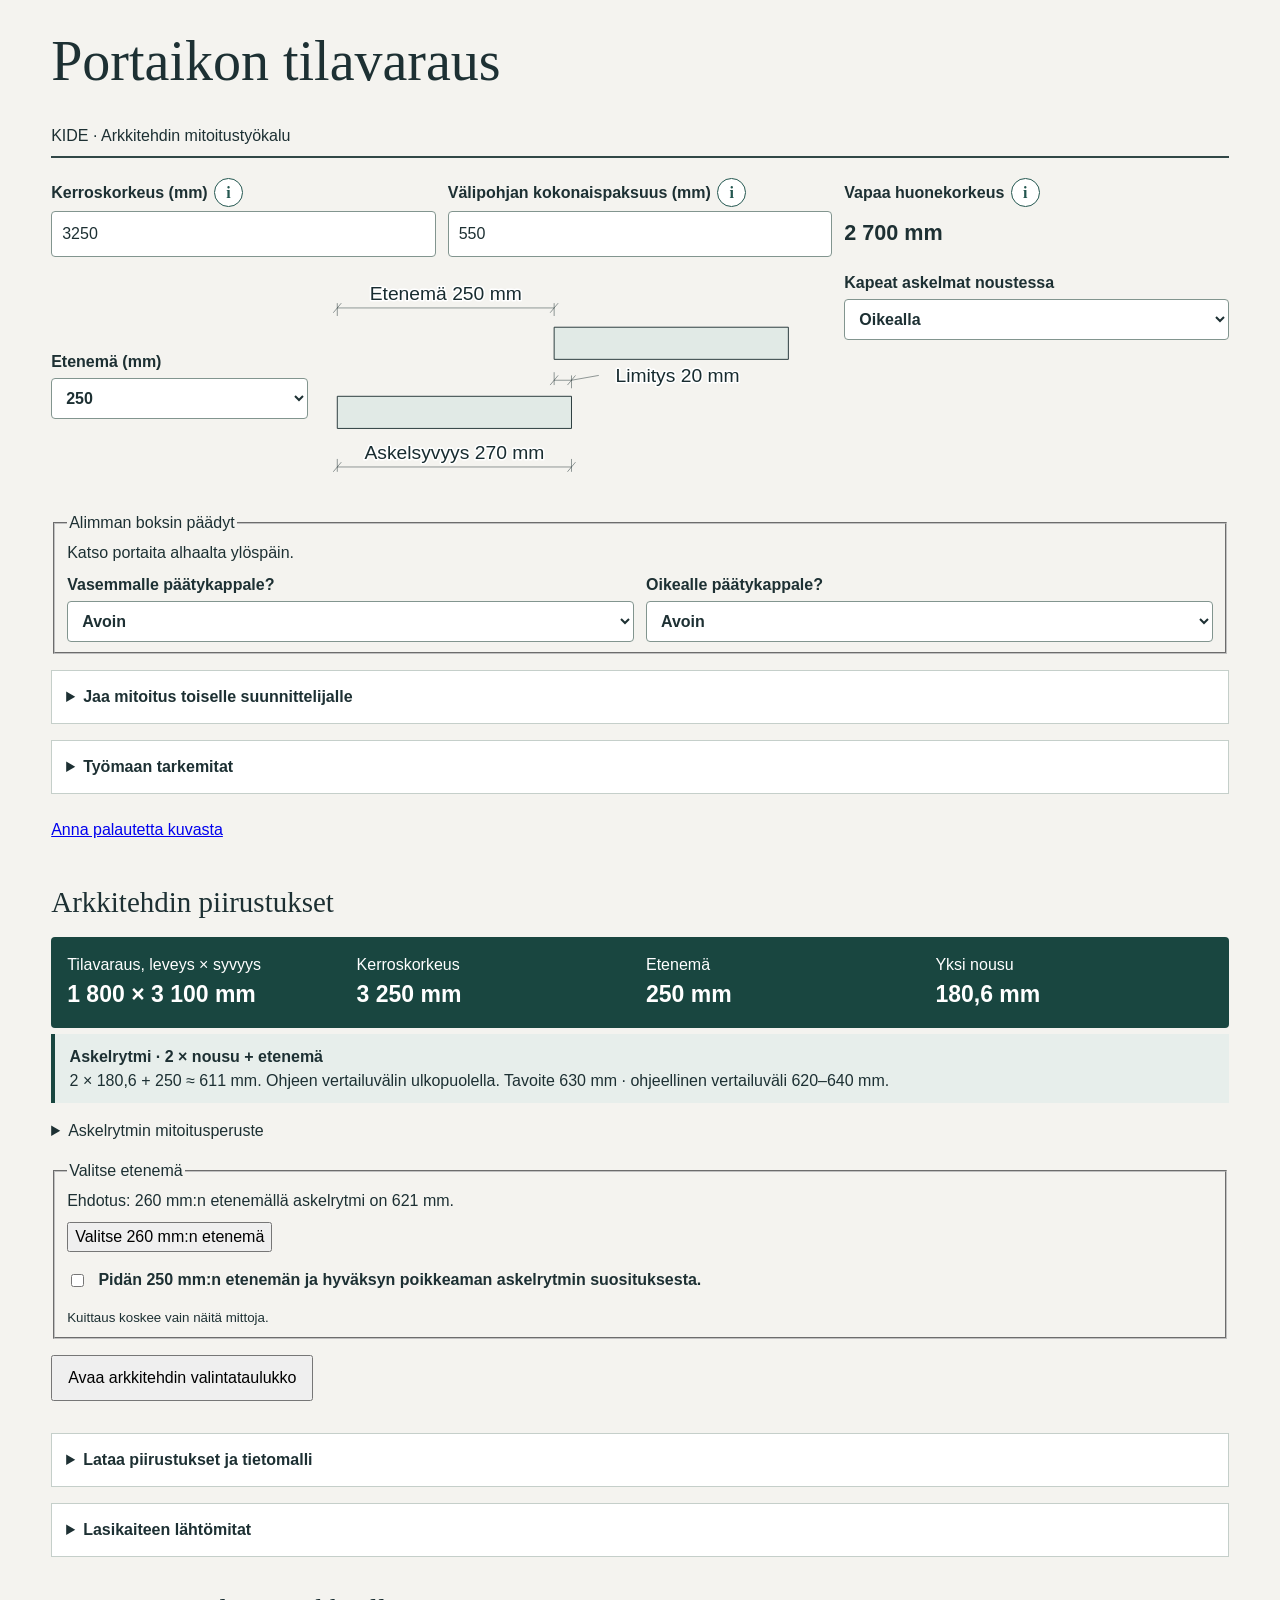
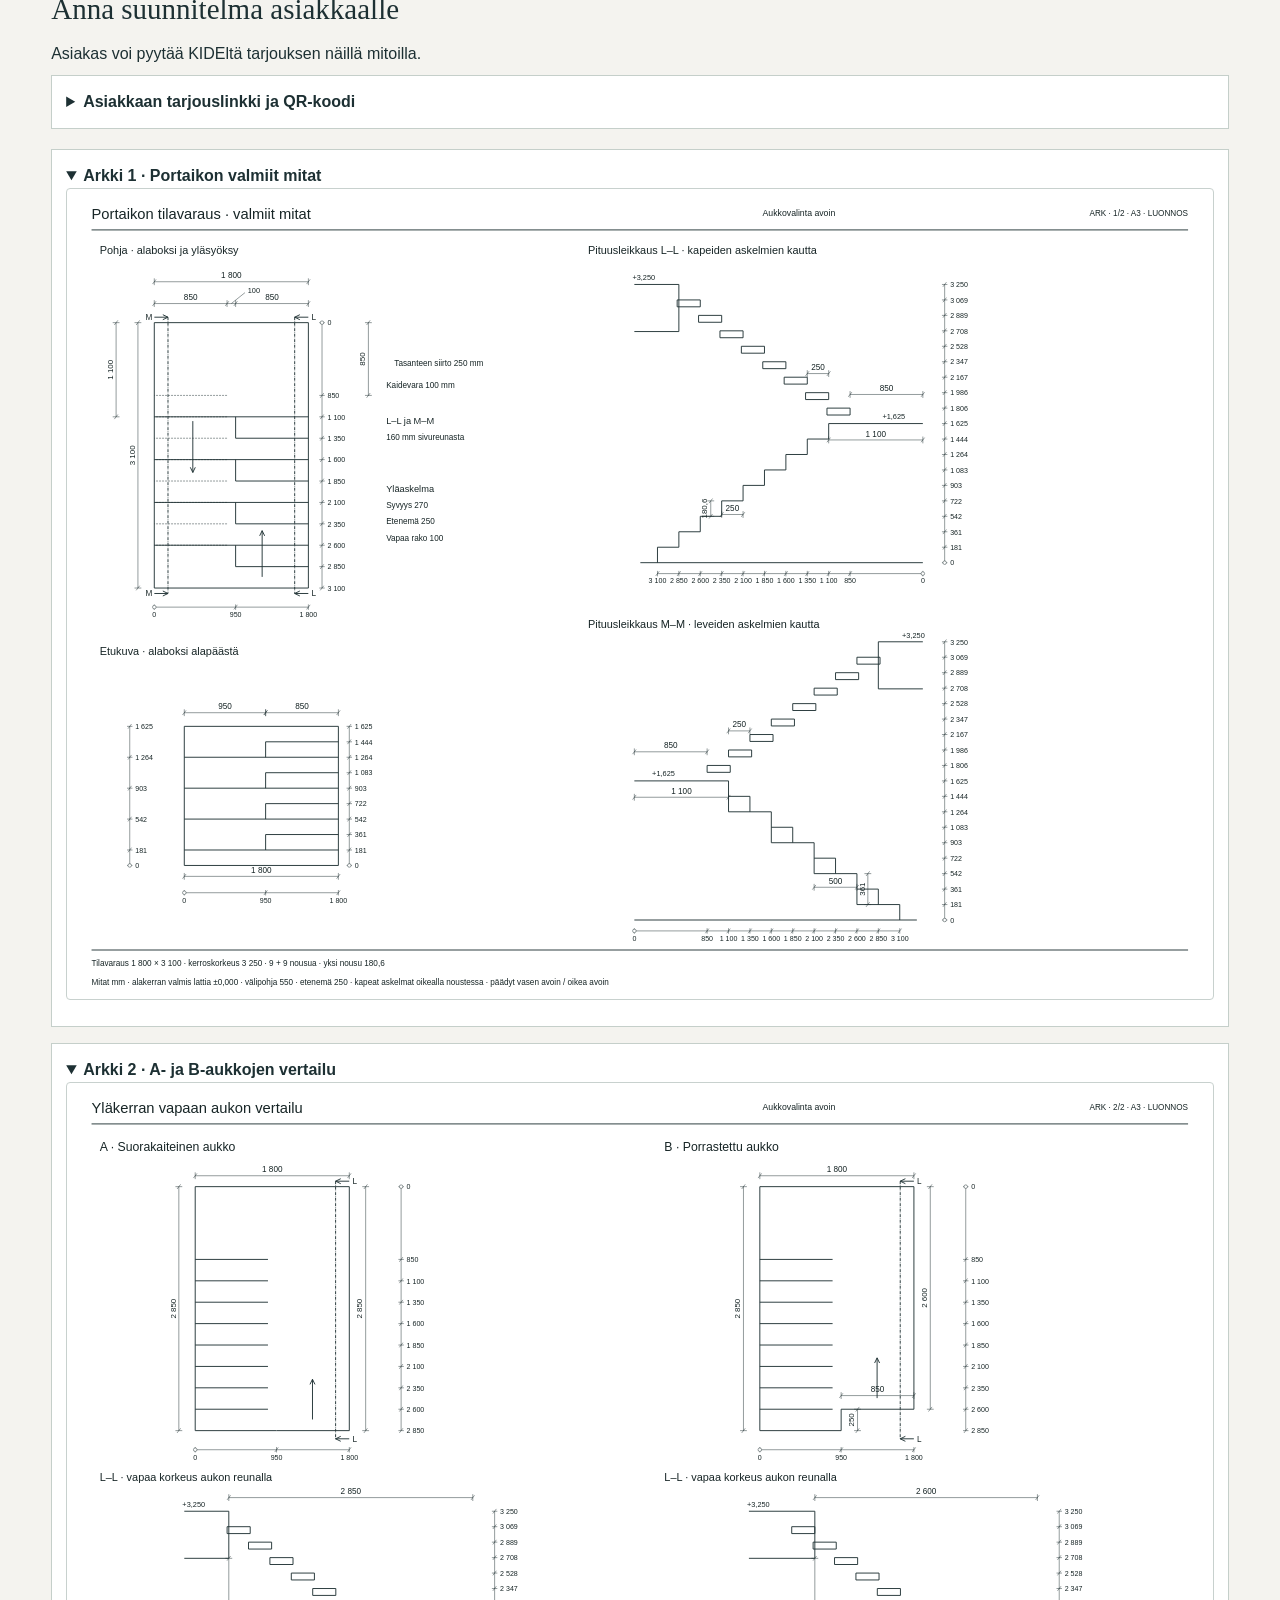
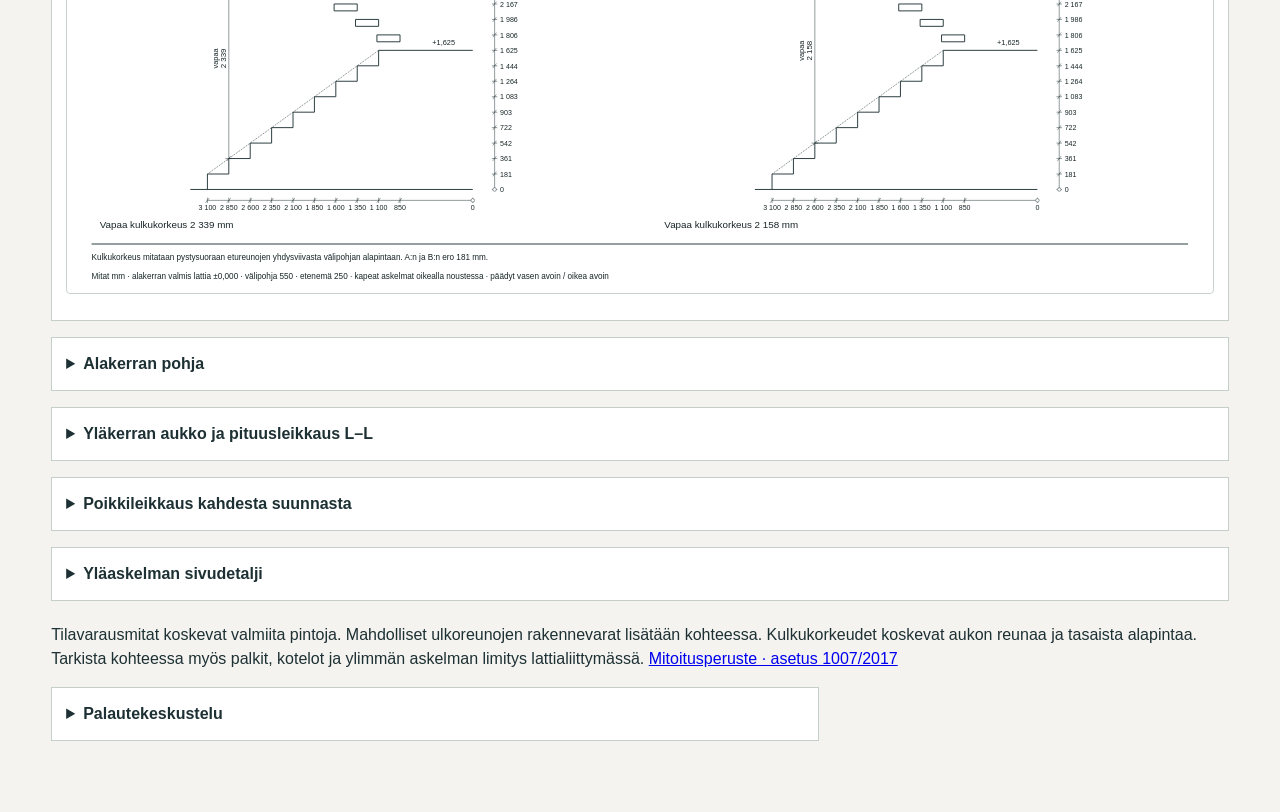
==== commit db12379f: "Tarjoa koko portaikko asennettuna ja lasikaiteen lähtömitat erikseen" ====
--- a/index.html
+++ b/index.html
@@ -39,7 +39,7 @@
 <label>Vapaa syvyys takaseinästä alapään tilarajaan (mm)<input id="siteD" type="number" step="1" min="1"></label></div>
 <label class="check"><input type="checkbox" id="measured"> Käytä työmaan korkoja kaikissa piirustuksissa </label><p id="siteReport" role="status"></p></details>
 <p id="error" class="err" role="status"></p><div id="results"><a class="feedbackJump" href="#feedback">Anna palautetta kuvasta</a><h2>Arkkitehdin piirustukset</h2><div class="metrics" id="metrics" aria-live="polite"></div><p id="stride" aria-live="polite"></p><details id="strideBasis"><summary>Askelrytmin mitoitusperuste</summary><p>Asuinhuoneiston sisäportaassa nousun enimmäismitta on 190 mm. <a href="https://admin.espoo.fi/sites/default/files/2021-10/Espoon%20esteett%C3%B6m%C3%A4n%20rakentamisen%20ohje_0.pdf">Espoon ohje</a> · <a href="https://www.finlex.fi/fi/lainsaadanto/2017/1007">Asetus 1007/2017, 4 §</a>.</p></details><fieldset id="strideReview" hidden><legend>Valitse etenemä</legend><p id="goingAdvice"></p><button type="button" id="applyGoing" hidden></button><label class="check"><input id="strideAck" type="checkbox"><span id="keepGoing"></span></label><small>Kuittaus koskee vain näitä mittoja.</small></fieldset>
-<button type="button" id="openChoices" aria-haspopup="dialog">Avaa arkkitehdin valintataulukko</button><dialog id="choiceDialog" aria-labelledby="choiceHeading"><button type="button" class="dismiss" autofocus>Sulje</button><h2 id="choiceHeading">Arkkitehdin valintataulukko</h2><p>Kaikki mitat millimetreinä. Valitse kerroskorkeus riviltä päivittääksesi piirustukset. Aukkopituudet mitataan valmiista takaseinästä.</p><div class="scroll"><table><thead><tr><th>Kerroskorkeus</th><th>Vapaa huonekorkeus</th><th>Nousut</th><th>Tila L × S</th><th>Yläsyöksyn aukko A/B</th><th>Alaboksin aukko A</th><th>Alaboksin aukko B</th><th>Vapaa korkeus A</th><th>Vapaa korkeus B</th></tr></thead><tbody id="rows"></tbody></table></div></dialog><details id="downloads"><summary>Lataa piirustukset ja tietomalli</summary><button type="button" id="printSheets">Tallenna A3-piirustukset PDF-tiedostoksi</button><button type="button" id="exportIfc">Lataa portaan tilavarausmalli (IFC4)</button><p>Valitse tulostusikkunassa ISO A3, vaaka ja tallennus PDF-tiedostoksi. IFC sisältää portaan valmiin ulkomuodon millimetreinä.</p></details><section id="mobileOpenings" aria-label="Aukkojen vertailu"><h2>Valitse aukko</h2><div id="openingButtons"><button type="button" data-opening="A">A · Suorakaiteinen aukko<strong></strong></button><button type="button" data-opening="B">B · Porrastettu aukko<strong></strong></button></div><p id="openingFacts"></p><button type="button" id="openingZoom" aria-pressed="false">Suurenna mittakuva</button><div id="openingView"></div></section><section id="luovutus"><h2>Anna suunnitelma asiakkaalle</h2>
+<button type="button" id="openChoices" aria-haspopup="dialog">Avaa arkkitehdin valintataulukko</button><dialog id="choiceDialog" aria-labelledby="choiceHeading"><button type="button" class="dismiss" autofocus>Sulje</button><h2 id="choiceHeading">Arkkitehdin valintataulukko</h2><p>Kaikki mitat millimetreinä. Valitse kerroskorkeus riviltä päivittääksesi piirustukset. Aukkopituudet mitataan valmiista takaseinästä.</p><div class="scroll"><table><thead><tr><th>Kerroskorkeus</th><th>Vapaa huonekorkeus</th><th>Nousut</th><th>Tila L × S</th><th>Yläsyöksyn aukko A/B</th><th>Alaboksin aukko A</th><th>Alaboksin aukko B</th><th>Vapaa korkeus A</th><th>Vapaa korkeus B</th></tr></thead><tbody id="rows"></tbody></table></div></dialog><details id="downloads"><summary>Lataa piirustukset ja tietomalli</summary><button type="button" id="printSheets">Tallenna A3-piirustukset PDF-tiedostoksi</button><button type="button" id="exportIfc">Lataa portaan tilavarausmalli (IFC4)</button><p>Valitse tulostusikkunassa ISO A3, vaaka ja tallennus PDF-tiedostoksi. IFC sisältää portaan valmiin ulkomuodon millimetreinä.</p></details><section id="mobileOpenings" aria-label="Aukkojen vertailu"><h2>Valitse aukko</h2><div id="openingButtons"><button type="button" data-opening="A">A · Suorakaiteinen aukko<strong></strong></button><button type="button" data-opening="B">B · Porrastettu aukko<strong></strong></button></div><p id="openingFacts"></p><button type="button" id="openingZoom" aria-pressed="false">Suurenna mittakuva</button><div id="openingView"></div></section><details id="glassData"></details><section id="luovutus"><h2>Anna suunnitelma asiakkaalle</h2>
 <p>Asiakas voi pyytää KIDEltä tarjouksen näillä mitoilla.</p>
 <details id="customerMenu"><summary>Asiakkaan tarjouslinkki ja QR-koodi</summary>
 <p id="handoffStatus" role="status"></p><div class="shareControls"><div id="customerQr"></div>
@@ -58,7 +58,7 @@
 <input type="hidden" name="entry.497987231" id="feedbackPayload"><a id="feedbackAttachment" href="https://docs.google.com/forms/d/e/1FAIpQLSd4msn92tCHcH9Jy_EyBPh6xHZ8fvRgyrN36X5B2xtVgenZsw/viewform" target="_blank" rel="noopener">Lisää kuvakaappaus tai tiedosto</a><small>Rajaa kuvakaappaus piirustukseen. Peitä asiakkaan nimi ja kohteen osoite ennen lähettämistä.</small><small>Liite avataan Google-lomakkeella. Kirjaudu Googleen, valitse tiedosto ja lähetä viesti siellä. Pelkän tekstin voit lähettää tästä ilman kirjautumista.</small><button type="submit">Lähetä tekstipalaute</button></form>
 <div id="feedbackAck" hidden><p>Vastaanottajan kuittaus</p><iframe name="feedbackReceipt" title="Google Formsin vastaus lähetykseen" style="width:100%;height:12rem;border:0"></iframe></div>
 <a href="https://docs.google.com/forms/d/e/1FAIpQLSfdCbaVCbprC9l2OoBw_eStLkESyYojKCtVgdwmDmy-QO8Ihw/viewform" target="_blank" rel="noopener">Avaa palautelomake erikseen</a></details></main>
-<script src="geometria.js"></script><script src="porras-ifc.js?v=20261122-tyomaa"></script><script src="qrcode.js"></script><script src="arkkitehti.js?v=20261122-tyomaa"></script><script>
+<script src="geometria.js"></script><script src="kaidemitat.js"></script><script src="porras-ifc.js?v=20261122-tyomaa"></script><script src="qrcode.js"></script><script src="arkkitehti.js?v=20261122-tyomaa"></script><script>
 'use strict';
 const el=id=>document.getElementById(id);
 const stroke={edge:'0.50mm',view:'0.25mm',dim:'0.13mm',ext:'0.13mm',hidden:'0.25mm',cut:'0.25mm'};
@@ -328,7 +328,7 @@
  }
  const going=Number(el('going').value);
  const m=model(room,floor,going),siteFit=siteSpaceCheck(m);
- drawArchitectSheets(m,right,el('choice').value,siteFit.warning);
+ showGlassDimensions(el('glassData'),m,right);drawArchitectSheets(m,right,el('choice').value,siteFit.warning);
  el('metrics').innerHTML='<div>Tilavaraus, leveys × syvyys<b>1 800 × '+num(m.depth)+' mm</b></div><div>Kerroskorkeus<b>'+num(m.H)+' mm</b></div><div>Etenemä<b>'+m.going+' mm</b></div><div>Yksi nousu<b>'+num(m.rise,1)+' mm</b></div>';
  el('lower').innerHTML=plan(m,right,'ala');
  el('dims').innerHTML='<h3>Alaboksi ja kääntötaso</h3><p>Kapeat askelmat '+(right?'oikealla':'vasemmalla')+' alhaalta noustaessa. Kääntötaso on puolessa kerroskorkeudessa.</p><p><b>Leveys</b> 850 + 100 + 850 = 1 800 mm. Keskimmäinen 100 mm on kaidevara.</p><p><b>Tasannesyvyys</b> yläsyöksyn valmiista lähtöreunasta takaseinään 850 mm, alaboksin kohdalla '+num(m.landing)+' mm.</p><p><b>Alaboksin siirto</b> '+m.going+' mm. Syöksyn vaakapituus '+num(m.run)+' mm. Leveiden askelmien väli kulkusuunnassa '+num(2*m.going)+' mm, kapean askelman etenemä '+m.going+' mm.</p><small>Yhtenäinen nuoli osoittaa nousun, katkoviiva yläpuolisen askelman ja pistekatkoviiva leikkaustason. C ja D katsovat vastakkaisiin suuntiin.</small>';
@@ -478,7 +478,7 @@
 });
 if(location.hash==='#tarjous'){
  const old=new URLSearchParams(location.search), dest=new URL('asiakas.html',location.href);
- for(const key of [...Object.keys(shareFields),'huone','toimituserat','kiiltoaste','ral'])if(old.has(key))dest.searchParams.set(key,old.get(key));
+ for(const key of [...Object.keys(shareFields),'huone','kiiltoaste','ral'])if(old.has(key))dest.searchParams.set(key,old.get(key));
  location.replace(dest.href);
 }else{render();}
 </script></html>
